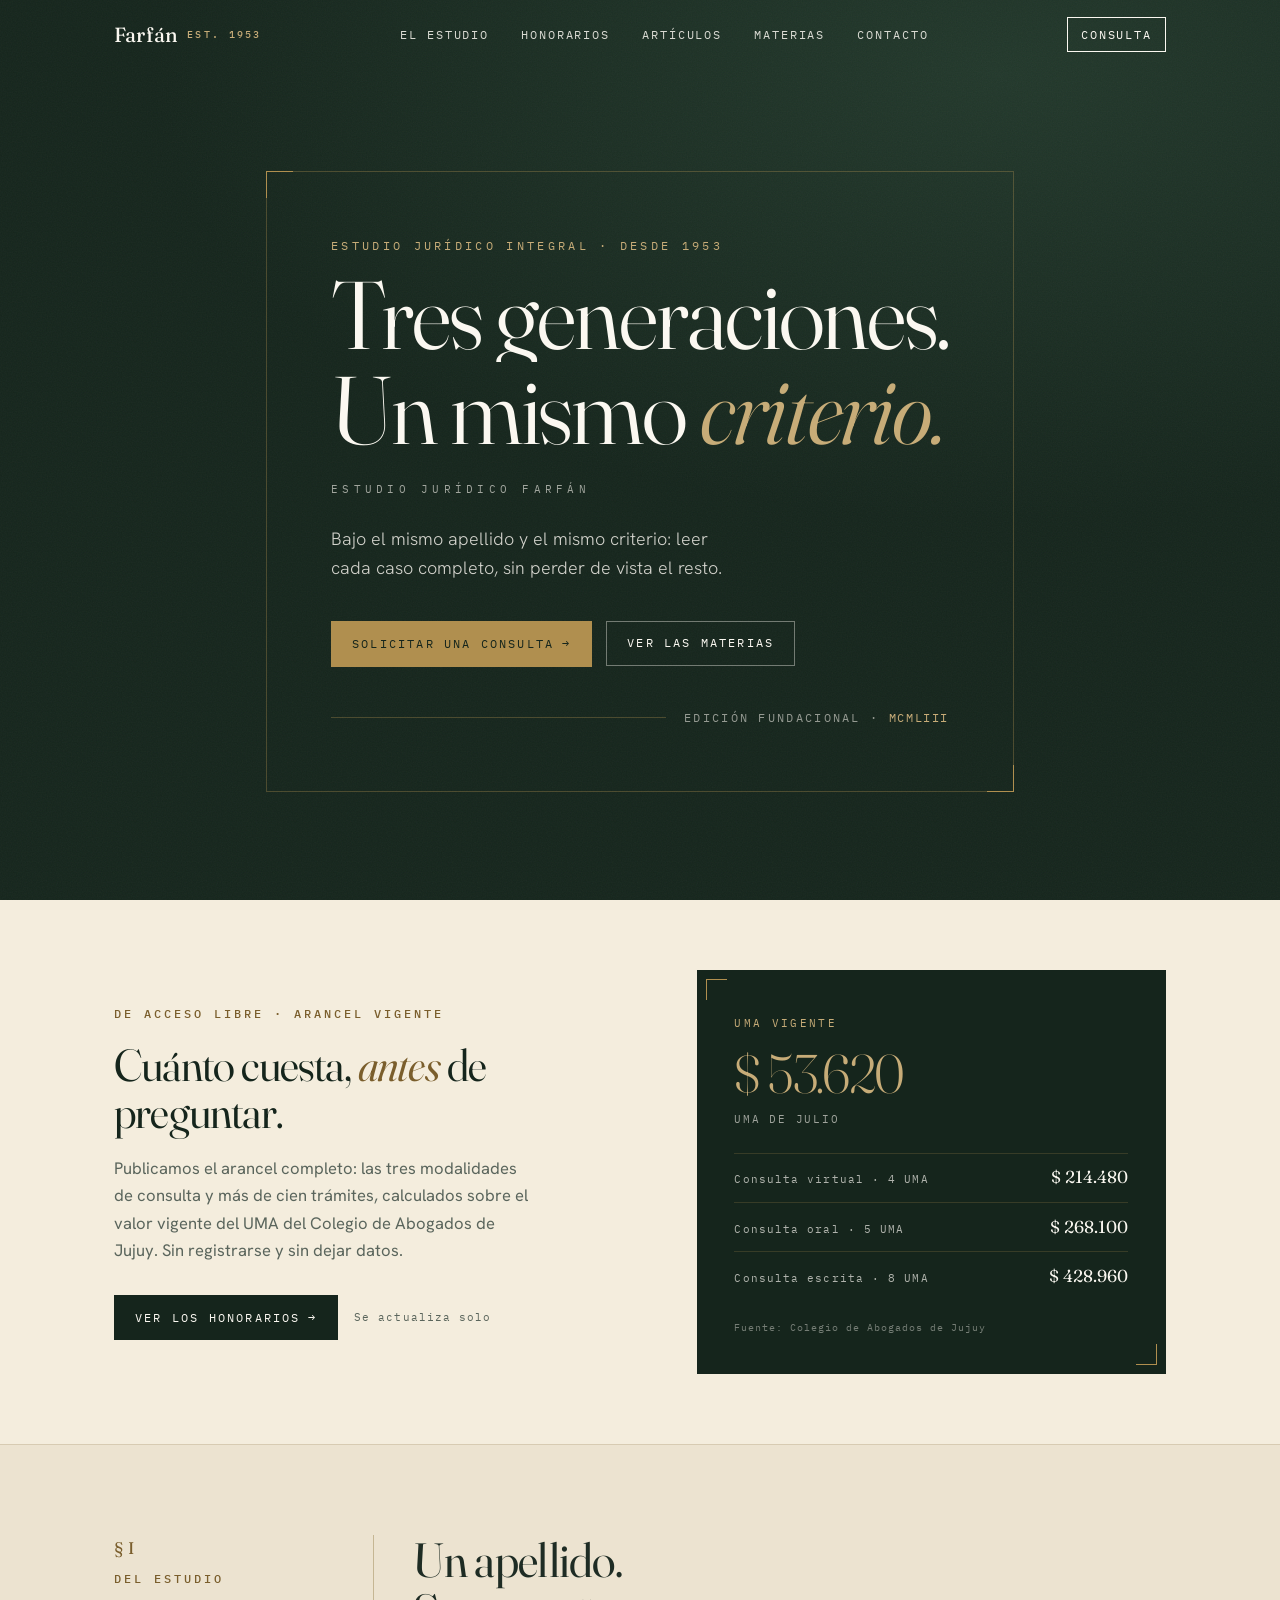
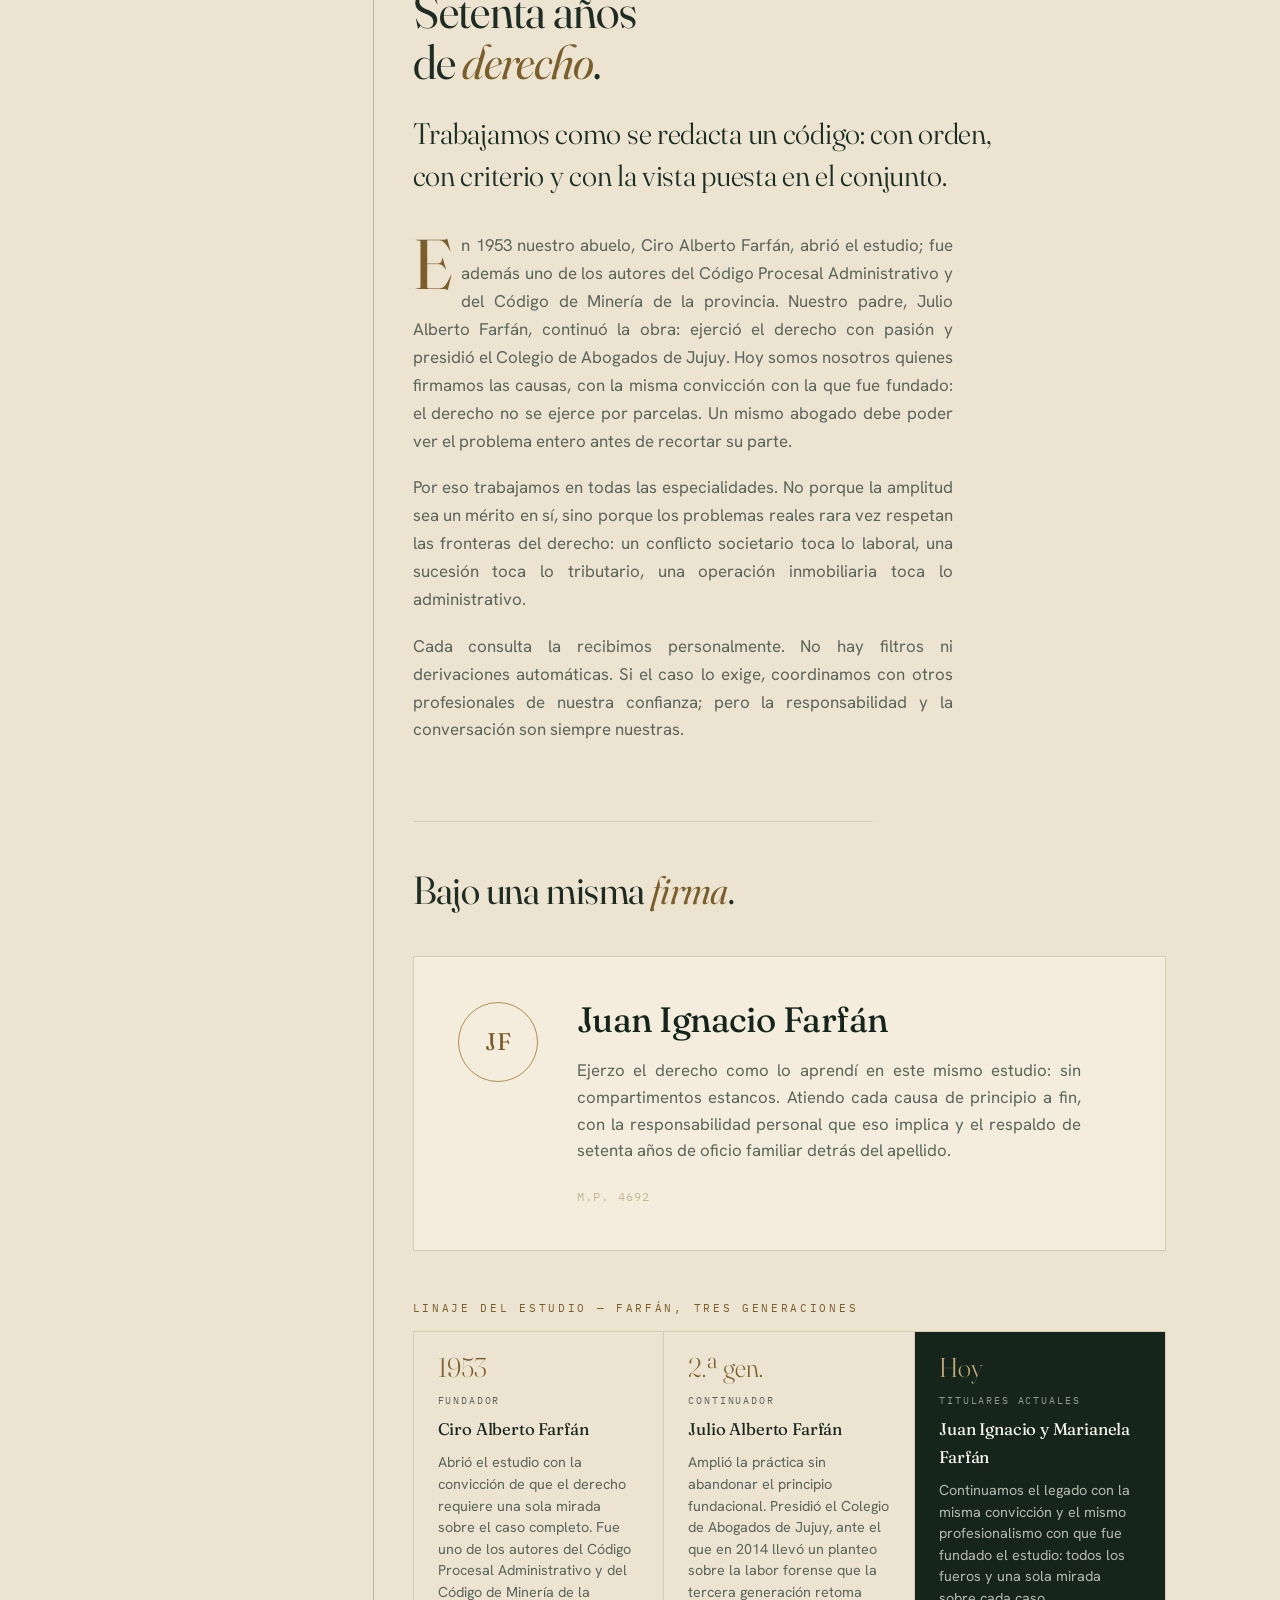
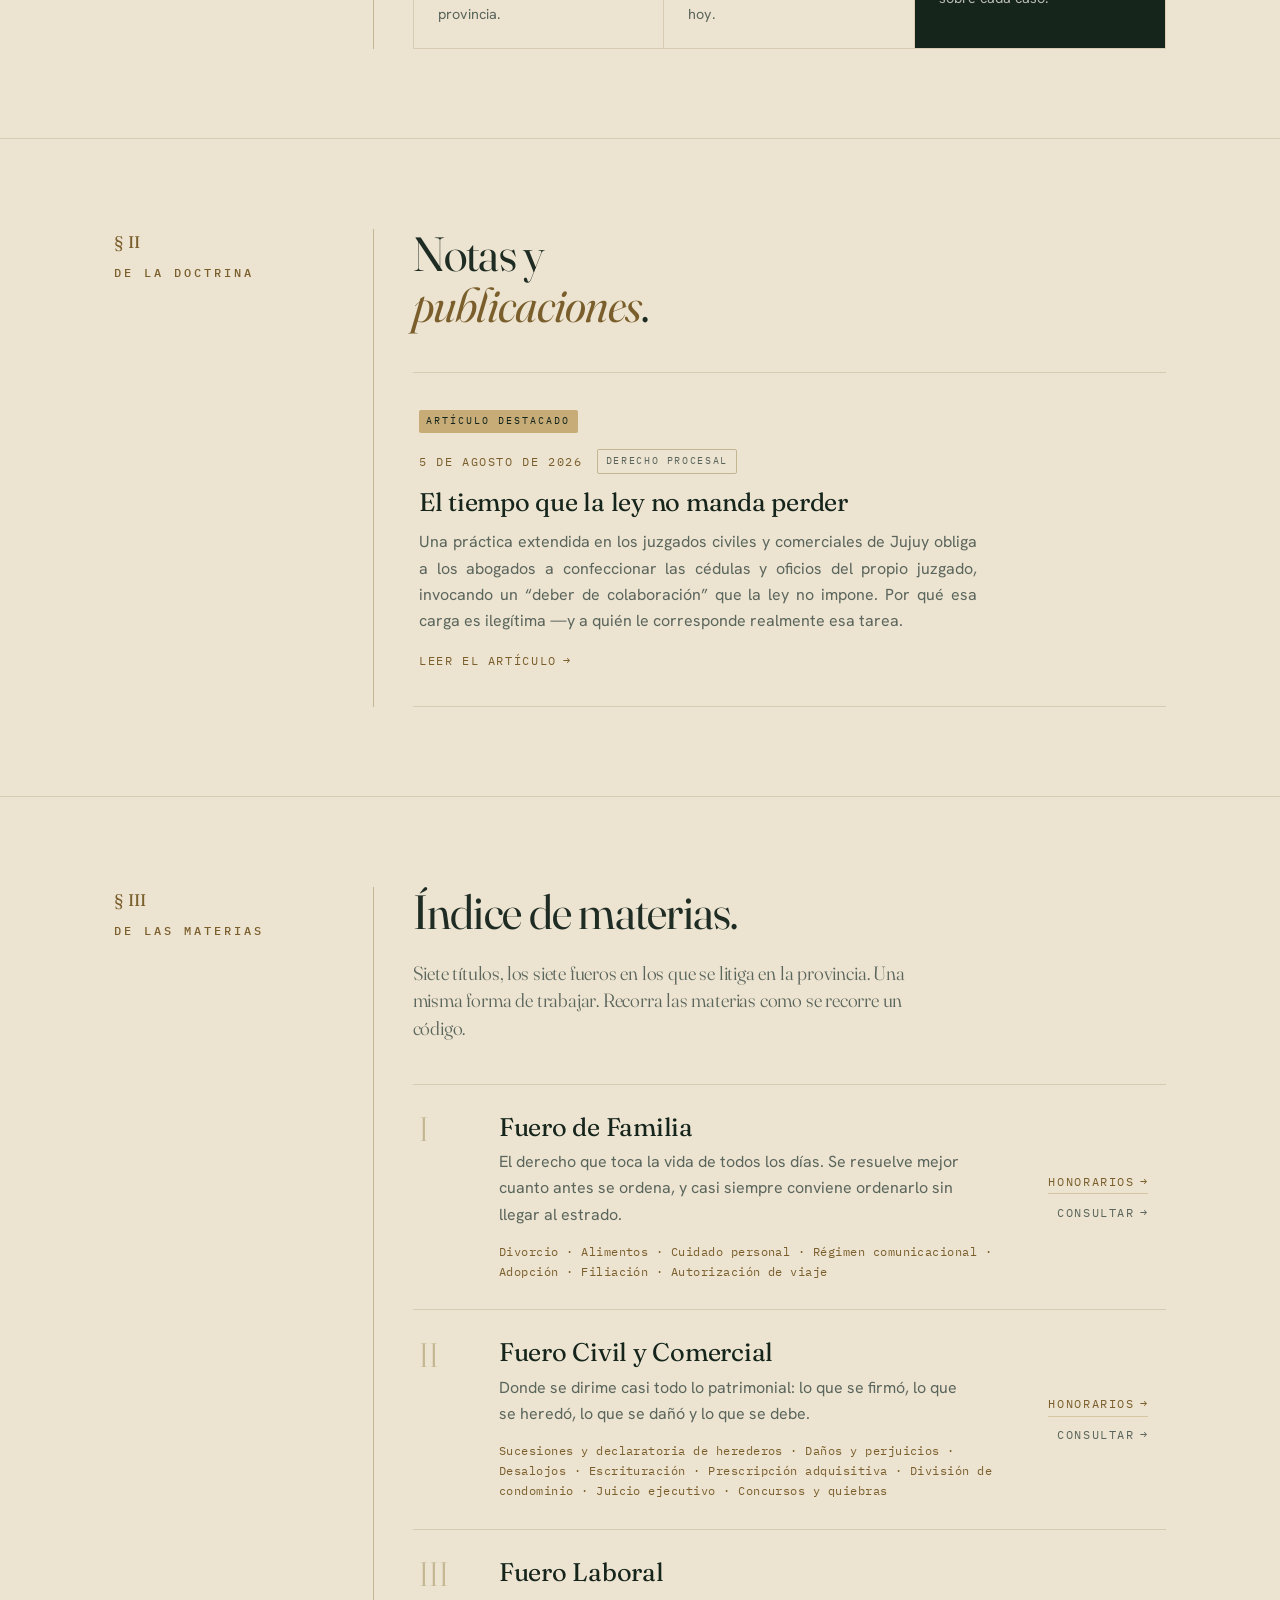
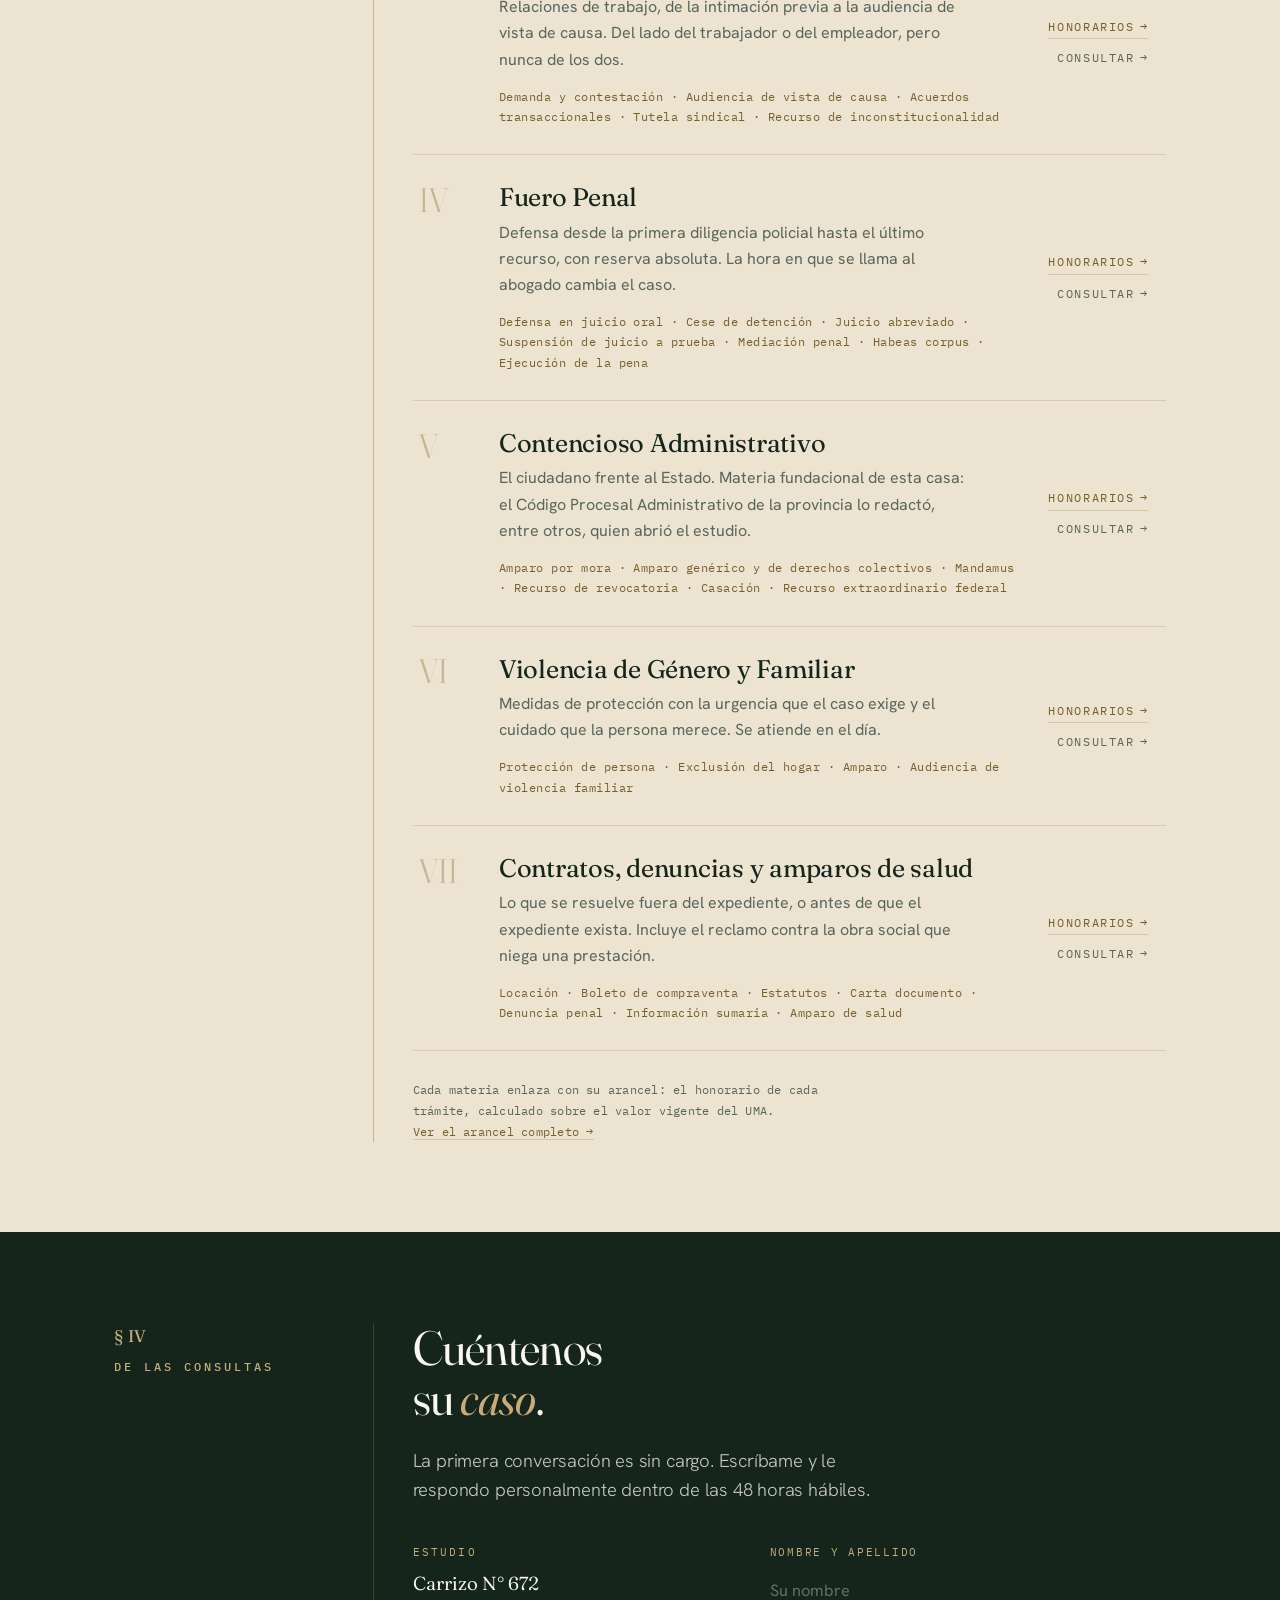
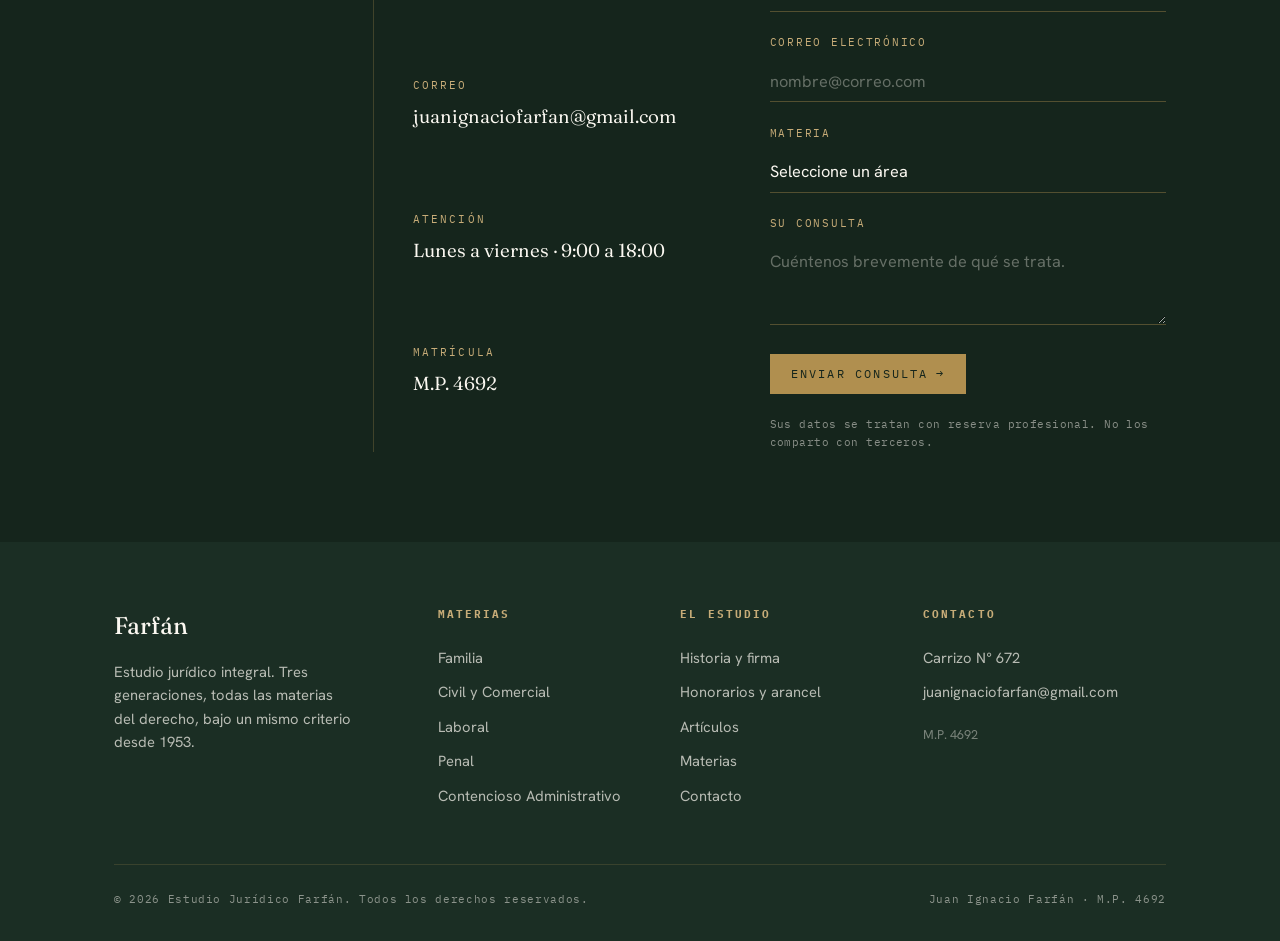
==== index.html @ 2c1f92a2 "Sitio del estudio con el arancel unificado - /honorarios/: la app de honorarios portada al lenguaje " ====
<!doctype html>
<html lang="es">
<head>
<meta charset="utf-8">
<meta name="viewport" content="width=device-width, initial-scale=1">
<title>Farfán — Estudio Jurídico</title>
<meta name="description" content="Estudio Jurídico Farfán. Tres generaciones de abogados desde 1953. Todas las especialidades del derecho bajo un mismo criterio: leer cada caso completo.">
<meta name="theme-color" content="#15251C">
<link rel="canonical" href="https://estudiofarfan.netlify.app/">
<link rel="icon" href="data:image/svg+xml,%3Csvg%20xmlns='http://www.w3.org/2000/svg'%20viewBox='0%200%2064%2064'%3E%3Crect%20width='64'%20height='64'%20fill='%2315251C'/%3E%3Ctext%20x='32'%20y='45'%20font-family='Georgia,serif'%20font-size='40'%20fill='%23B08F4F'%20text-anchor='middle'%3EF%3C/text%3E%3C/svg%3E">

<!-- Open Graph / compartir -->
<meta property="og:type" content="website">
<meta property="og:site_name" content="Estudio Jurídico Farfán">
<meta property="og:locale" content="es_AR">
<meta property="og:title" content="Estudio Jurídico Farfán — Tres generaciones de derecho">
<meta property="og:description" content="Estudio jurídico integral desde 1953. Todas las especialidades del derecho bajo un mismo criterio: leer cada caso completo.">
<meta property="og:url" content="https://estudiofarfan.netlify.app/">
<meta property="og:image" content="https://estudiofarfan.netlify.app/og-farfan.jpg">
<meta property="og:image:width" content="1200">
<meta property="og:image:height" content="630">
<meta name="twitter:card" content="summary_large_image">
<meta name="twitter:title" content="Estudio Jurídico Farfán — Tres generaciones de derecho">
<meta name="twitter:description" content="Estudio jurídico integral desde 1953. Todas las materias del derecho bajo un mismo criterio.">
<meta name="twitter:image" content="https://estudiofarfan.netlify.app/og-farfan.jpg">

<link rel="preconnect" href="https://fonts.googleapis.com">
<link rel="preconnect" href="https://fonts.gstatic.com" crossorigin>
<link href="https://fonts.googleapis.com/css2?family=Fraunces:ital,opsz,wght@0,9..144,300..600;1,9..144,300..500&family=Hanken+Grotesk:wght@300;400;500;600&family=IBM+Plex+Mono:wght@400;500&display=swap" rel="stylesheet">

<style>
/* ============ TOKENS ============ */
:root{
  --ink:#15251C;
  --ink-2:#1B2E24;
  --ink-3:#21372B;
  --parchment:#ECE3D0;
  --paper:#F4EDDD;
  --bone:#FBF8F1;
  --brass:#B08F4F;
  --brass-soft:#C7AC78;
  --brass-ink:#7A5E2C;
  --brass-line:rgba(176,143,79,.34);
  --text:#1E2C24;
  --text-soft:#5A655C;
  --line:#D7CBB2;
  --line-strong:#C5B693;
  --ease:cubic-bezier(.2,.6,.2,1);
  --maxw:1180px;
  --pad:clamp(1.25rem,5vw,4rem);
}

/* ============ RESET / BASE ============ */
*{box-sizing:border-box;margin:0;padding:0}
html{scroll-behavior:smooth;-webkit-text-size-adjust:100%}
body{
  background:var(--parchment);
  color:var(--text);
  font-family:"Hanken Grotesk",system-ui,sans-serif;
  font-size:clamp(1rem,.55rem + .6vw,1.0625rem);
  line-height:1.65;
  font-weight:400;
  -webkit-font-smoothing:antialiased;
  text-rendering:optimizeLegibility;
  overflow-x:hidden;
}
img{max-width:100%;display:block}
a{color:inherit;text-decoration:none}
::selection{background:var(--brass);color:var(--ink)}
[hidden]{display:none!important}

/* ============ TYPE PRIMITIVES ============ */
.serif{font-family:"Fraunces",Georgia,serif;font-optical-sizing:auto}
.mono{font-family:"IBM Plex Mono",ui-monospace,monospace}

.eyebrow{
  font-family:"IBM Plex Mono",monospace;
  font-size:.72rem;letter-spacing:.26em;text-transform:uppercase;
  color:var(--brass-ink);font-weight:500;
}
.section-head{
  font-family:"Fraunces",Georgia,serif;
  font-weight:380;
  font-size:clamp(1.9rem,1.1rem + 2.4vw,3rem);
  line-height:1.06;letter-spacing:-.015em;
  font-variation-settings:"opsz" 100;
  max-width:20ch;
}
.section-head em{font-style:italic;color:var(--brass-ink)}

/* ============ LAYOUT HELPERS ============ */
.wrap{max-width:var(--maxw);margin-inline:auto;padding-inline:var(--pad)}

.section{padding-block:clamp(4.5rem,7vw,8.5rem);position:relative}
.section + .section{border-top:1px solid var(--line)}

.codex{display:grid;grid-template-columns:13rem 1fr;gap:clamp(1.5rem,4vw,4rem)}
.codex-margin{position:relative}
.codex-run{position:sticky;top:6.5rem;display:flex;flex-direction:column;gap:.4rem}
.codex-run .sec-no{font-family:"Fraunces",serif;font-size:1.05rem;color:var(--brass-ink)}
.codex-body{
  border-left:1px solid var(--line-strong);
  padding-left:clamp(1.25rem,3vw,3rem);
  min-width:0;
}

.skip{
  position:absolute;left:50%;top:-60px;transform:translateX(-50%);
  background:var(--ink);color:var(--bone);padding:.7rem 1.2rem;border-radius:2px;
  font-family:"IBM Plex Mono",monospace;font-size:.8rem;z-index:100;transition:top .2s;
}
.skip:focus{top:.6rem}

/* ============ HEADER ============ */
.site-head{
  position:fixed;inset:0 0 auto 0;z-index:60;
  transition:background .45s var(--ease),color .45s var(--ease),border-color .45s var(--ease),backdrop-filter .45s;
  border-bottom:1px solid transparent;
}
.head-inner{
  max-width:var(--maxw);margin-inline:auto;padding:1.05rem var(--pad);
  display:flex;align-items:center;justify-content:space-between;gap:1.5rem;
}
.brand{display:flex;align-items:baseline;gap:.55rem;font-family:"Fraunces",serif;font-weight:430;font-size:1.28rem;letter-spacing:.01em}
.brand small{font-family:"IBM Plex Mono",monospace;font-size:.6rem;letter-spacing:.24em;text-transform:uppercase;opacity:.75;font-weight:500;align-self:center}
.nav{display:flex;gap:2rem;align-items:center}
.nav a{font-family:"IBM Plex Mono",monospace;font-size:.74rem;letter-spacing:.16em;text-transform:uppercase;position:relative;padding-block:.3rem;opacity:.85;transition:opacity .25s}
.nav a::after{content:"";position:absolute;left:0;bottom:0;height:1px;width:0;background:var(--brass);transition:width .3s var(--ease)}
.nav a:hover{opacity:1}
.nav a:hover::after{width:100%}
.head-cta{
  font-family:"IBM Plex Mono",monospace;font-size:.72rem;letter-spacing:.16em;text-transform:uppercase;
  border:1px solid currentColor;padding:.62em 1.15em;transition:background .3s var(--ease),color .3s var(--ease)
}
.site-head.over-hero{color:var(--bone);background:transparent}
.site-head.over-hero .brand small{color:var(--brass-soft);opacity:1}
.site-head.over-hero .head-cta:hover{background:var(--brass);border-color:var(--brass);color:var(--ink)}
.site-head:not(.over-hero){
  color:var(--text);
  background:color-mix(in srgb,var(--parchment) 88%,transparent);
  backdrop-filter:blur(10px) saturate(1.2);
  border-bottom-color:var(--line);
}
.site-head:not(.over-hero) .brand small{color:var(--brass-ink)}
.site-head:not(.over-hero) .head-cta{color:var(--ink)}
.site-head:not(.over-hero) .head-cta:hover{background:var(--ink);border-color:var(--ink);color:var(--bone)}

/* ============ HERO ============ */
.hero{
  position:relative;min-height:100svh;display:flex;align-items:center;
  padding-block:clamp(8rem,15vh,11rem) clamp(4rem,8vh,7rem);
  background:
    radial-gradient(120% 90% at 78% 8%,#22382B 0%,var(--ink) 55%),
    var(--ink);
  color:var(--bone);overflow:hidden;
}
.hero-grain{position:absolute;inset:0;opacity:.05;pointer-events:none;
  background-image:url("data:image/svg+xml,%3Csvg xmlns='http://www.w3.org/2000/svg' width='160' height='160'%3E%3Cfilter id='n'%3E%3CfeTurbulence type='fractalNoise' baseFrequency='.8' numOctaves='2'/%3E%3C/filter%3E%3Crect width='100%25' height='100%25' filter='url(%23n)'/%3E%3C/svg%3E");}
.hero-frame{
  position:relative;border:1px solid var(--brass-line);
  padding:clamp(2rem,5vw,4.25rem) clamp(1.5rem,5vw,4.25rem);
  max-width:60rem;
}
.hero-frame::before,.hero-frame::after{
  content:"";position:absolute;width:26px;height:26px;border:1px solid var(--brass);
}
.hero-frame::before{top:-1px;left:-1px;border-right:0;border-bottom:0}
.hero-frame::after{bottom:-1px;right:-1px;border-left:0;border-top:0}

.hero-kicker{font-family:"IBM Plex Mono",monospace;font-size:.74rem;letter-spacing:.28em;text-transform:uppercase;color:var(--brass-soft)}
.hero-firm{
  font-family:"IBM Plex Mono",monospace;font-size:.7rem;letter-spacing:.38em;text-transform:uppercase;
  color:rgba(251,248,241,.6);margin-top:1.4rem;
}
.hero-title{
  font-family:"Fraunces",serif;font-weight:340;
  font-size:clamp(2.7rem,1.2rem + 6.6vw,6rem);
  line-height:.99;letter-spacing:-.022em;margin:.7rem 0 0;
  font-variation-settings:"opsz" 144;
}
.hero-title .line{display:block;overflow:hidden}
.hero-title em{font-style:italic;color:var(--brass-soft);font-weight:340}
.hero-sub{
  margin-top:1.7rem;max-width:42ch;font-size:1.12rem;line-height:1.6;
  color:rgba(251,248,241,.82);font-weight:300;
}
.hero-actions{margin-top:2.4rem;display:flex;flex-wrap:wrap;gap:.9rem;align-items:center}
.hero-rule{margin-top:2.6rem;display:flex;align-items:center;gap:1.1rem;color:rgba(251,248,241,.55)}
.hero-rule .ln{height:1px;flex:1;background:var(--brass-line)}
.hero-edition{font-family:"IBM Plex Mono",monospace;font-size:.72rem;letter-spacing:.2em;text-transform:uppercase;white-space:nowrap}
.hero-edition .rn{color:var(--brass-soft);letter-spacing:.14em}

/* ============ BUTTONS ============ */
.btn{
  font-family:"IBM Plex Mono",monospace;font-size:.76rem;letter-spacing:.18em;text-transform:uppercase;
  display:inline-flex;align-items:center;gap:.6em;padding:.95em 1.65em;border:1px solid;
  transition:background .3s var(--ease),color .3s var(--ease),border-color .3s var(--ease);cursor:pointer;
}
.btn .arr{transition:transform .3s var(--ease)}
.btn:hover .arr{transform:translateX(4px)}
.btn-brass{background:var(--brass);color:var(--ink);border-color:var(--brass)}
.btn-brass:hover{background:transparent;color:var(--brass-soft)}
.btn-ghost{background:transparent;color:var(--bone);border-color:rgba(251,248,241,.4)}
.btn-ghost:hover{border-color:var(--brass-soft);color:var(--brass-soft)}
.btn-ink{background:var(--ink);color:var(--bone);border-color:var(--ink)}
.btn-ink:hover{background:transparent;color:var(--ink)}

/* ============ BANDA — EL ARANCEL ============ */
.arancel{
  background:var(--paper);border-bottom:1px solid var(--line);
  padding-block:clamp(3rem,5.5vw,5rem);
}
.arancel-inner{display:grid;grid-template-columns:1.05fr .95fr;gap:clamp(2rem,5vw,4.5rem);align-items:center}
.arancel-h{
  margin-top:1.1rem;font-family:"Fraunces",Georgia,serif;font-weight:370;
  font-size:clamp(1.8rem,1.1rem + 2.2vw,2.8rem);line-height:1.06;letter-spacing:-.018em;
  color:var(--ink);max-width:16ch;font-variation-settings:"opsz" 100;
}
.arancel-h em{font-style:italic;color:var(--brass-ink)}
.arancel-lead{margin-top:1.2rem;color:var(--text-soft);max-width:46ch;font-size:1.04rem}
.arancel-actions{margin-top:1.9rem;display:flex;flex-wrap:wrap;gap:1rem;align-items:center}
.arancel-note{font-family:"IBM Plex Mono",monospace;font-size:.68rem;letter-spacing:.1em;color:var(--text-soft)}

.arancel-ficha{
  display:block;position:relative;background:var(--ink);color:var(--bone);border:1px solid var(--ink);
  padding:clamp(1.6rem,3.4vw,2.3rem);transition:background-color .35s var(--ease);
}
.arancel-ficha:hover{background:var(--ink-3)}
.arancel-ficha::before,.arancel-ficha::after{
  content:"";position:absolute;width:20px;height:20px;border:1px solid var(--brass);pointer-events:none;
}
.arancel-ficha::before{top:8px;left:8px;border-right:0;border-bottom:0}
.arancel-ficha::after{bottom:8px;right:8px;border-left:0;border-top:0}
.af-k{font-family:"IBM Plex Mono",monospace;font-size:.66rem;letter-spacing:.22em;text-transform:uppercase;color:var(--brass-soft)}
.af-value{
  margin-top:.7rem;font-family:"Fraunces",Georgia,serif;font-weight:300;
  font-size:clamp(2.3rem,1.4rem + 3.4vw,3.4rem);line-height:1;letter-spacing:-.03em;color:var(--brass-soft);
  font-variation-settings:"opsz" 144;
}
.af-mes{margin-top:.6rem;font-family:"IBM Plex Mono",monospace;font-size:.68rem;letter-spacing:.16em;text-transform:uppercase;color:rgba(251,248,241,.6);min-height:1rem}
.af-rows{margin-top:1.5rem}
.af-rows .r{display:flex;justify-content:space-between;align-items:baseline;gap:1rem;
  padding-block:.62rem;border-top:1px solid rgba(176,143,79,.22)}
.af-rows dt{font-family:"IBM Plex Mono",monospace;font-size:.68rem;letter-spacing:.1em;color:rgba(251,248,241,.68)}
.af-rows dd{font-family:"Fraunces",Georgia,serif;font-size:1.08rem;font-weight:380;color:var(--bone);white-space:nowrap}
.af-src{margin-top:1.2rem;font-family:"IBM Plex Mono",monospace;font-size:.62rem;letter-spacing:.1em;color:rgba(251,248,241,.42)}

/* ============ INTRO / DEL ESTUDIO ============ */
.intro-lead{
  font-family:"Fraunces",serif;font-weight:330;
  font-size:clamp(1.3rem,.9rem + 1.2vw,1.85rem);
  line-height:1.42;letter-spacing:-.01em;color:var(--ink-2);max-width:34ch;
  font-variation-settings:"opsz" 80;
}
.intro-body{margin-top:2.2rem;max-width:60ch;color:var(--text-soft);display:grid;gap:1.15rem;font-size:1.06rem}
.dropcap::first-letter{
  font-family:"Fraunces",serif;font-weight:380;float:left;
  font-size:4.4rem;line-height:.78;padding:.32rem .55rem 0 0;color:var(--brass-ink);
  font-variation-settings:"opsz" 144;
}
.colophon{
  margin-top:2.8rem;display:grid;grid-template-columns:repeat(auto-fit,minmax(8.5rem,1fr));
  gap:1px;background:var(--line);border:1px solid var(--line)
}
.colophon div{background:var(--parchment);padding:1.1rem 1.25rem}
.colophon dt{font-family:"IBM Plex Mono",monospace;font-size:.66rem;letter-spacing:.2em;text-transform:uppercase;color:var(--brass-ink)}
.colophon dd{font-family:"Fraunces",serif;font-size:1.45rem;font-weight:380;margin-top:.45rem;color:var(--ink-2)}
.subhead{margin-top:clamp(3rem,6vw,5rem)!important;padding-top:clamp(2rem,4vw,3rem);border-top:1px solid var(--line);font-size:clamp(1.6rem,1rem + 1.8vw,2.5rem)}
.firma-meta{margin-top:clamp(1.6rem,3vw,2.4rem);display:grid;grid-template-columns:repeat(auto-fit,minmax(8rem,1fr));gap:1px;background:var(--line-strong);border:1px solid var(--line-strong);border-left:2px solid var(--brass)}
.firma-meta div{background:var(--paper);padding:1rem 1.2rem}
.firma-meta dt{font-family:"IBM Plex Mono",monospace;font-size:.62rem;letter-spacing:.2em;text-transform:uppercase;color:var(--brass-ink)}
.firma-meta dd{font-family:"Fraunces",serif;font-size:1.2rem;font-weight:380;margin-top:.35rem;color:var(--ink-2)}

/* ============ MATERIAS / ÍNDICE ============ */
.codex-list{list-style:none;margin-top:2.6rem}
.titulo{
  position:relative;display:grid;
  grid-template-columns:3.4rem 1fr auto;gap:clamp(.9rem,2vw,2rem);align-items:start;
  padding:1.7rem 1.1rem 1.7rem .4rem;border-top:1px solid var(--line);
  transition:background-color .4s var(--ease);
}
.titulo:last-child{border-bottom:1px solid var(--line)}
.titulo::before{
  content:"";position:absolute;left:-1px;top:-1px;bottom:-1px;width:2px;background:var(--brass);
  transform:scaleY(0);transform-origin:top;transition:transform .4s var(--ease);
}
.titulo:hover{background:var(--paper)}
.titulo:hover::before{transform:scaleY(1)}
.titulo-num{
  font-family:"Fraunces",serif;font-weight:300;font-size:clamp(1.4rem,1rem + 1.4vw,2.2rem);
  line-height:1;color:var(--line-strong);transition:color .35s var(--ease);
  font-variation-settings:"opsz" 144;padding-top:.1rem;
}
.titulo:hover .titulo-num{color:var(--brass)}
.titulo-name{font-family:"Fraunces",serif;font-weight:400;font-size:clamp(1.2rem,.95rem + .8vw,1.6rem);letter-spacing:-.01em;line-height:1.15;color:var(--ink)}
.titulo-desc{margin-top:.5rem;color:var(--text-soft);max-width:52ch;font-size:1rem}
.titulo-arts{margin-top:.85rem;font-family:"IBM Plex Mono",monospace;font-size:.74rem;letter-spacing:.04em;color:var(--brass-ink);line-height:1.7}
.titulo-consult{
  align-self:center;font-family:"IBM Plex Mono",monospace;font-size:.72rem;letter-spacing:.14em;text-transform:uppercase;
  color:var(--text-soft);white-space:nowrap;transition:color .3s var(--ease);display:inline-flex;gap:.45em;align-items:center;
}
.titulo-consult .arr{transition:transform .3s var(--ease)}
.titulo:hover .titulo-consult{color:var(--brass-ink)}
.titulo:hover .titulo-consult .arr{transform:translateX(4px)}
.titulo-links{align-self:center;display:grid;gap:.55rem;justify-items:end}
.titulo-consult.tarifa{color:var(--brass-ink);border-bottom:1px solid var(--brass-line);padding-bottom:.15rem}
.titulo-consult.tarifa:hover{border-bottom-color:var(--brass)}
.materias-nota{
  margin-top:1.8rem;font-family:"IBM Plex Mono",monospace;font-size:.74rem;line-height:1.75;letter-spacing:.02em;
  color:var(--text-soft);max-width:58ch;
}
.materias-nota a{color:var(--brass-ink);border-bottom:1px solid var(--brass-line);white-space:nowrap}
.materias-nota a:hover{border-bottom-color:var(--brass)}
.materias-nota .arr{display:inline-block;transition:transform .3s var(--ease)}
.materias-nota a:hover .arr{transform:translateX(3px)}

/* ============ ABOGADO ============ */
.abogado-card{
  margin-top:2.8rem;display:grid;grid-template-columns:auto 1fr;gap:2.4rem;
  border:1px solid var(--line);background:var(--paper);padding:clamp(1.6rem,4vw,2.8rem);
  align-items:start;
}
.abogado-mono{
  width:5rem;height:5rem;border:1px solid var(--brass);border-radius:50%;
  display:grid;place-items:center;font-family:"Fraunces",serif;font-size:1.5rem;letter-spacing:.02em;
  color:var(--brass-ink);flex-shrink:0;
}
.abogado-name{font-family:"Fraunces",serif;font-weight:440;font-size:clamp(1.5rem,1rem + 1.6vw,2.2rem);letter-spacing:-.015em;color:var(--ink);line-height:1.05}
.abogado-rol{font-family:"IBM Plex Mono",monospace;font-size:.72rem;letter-spacing:.16em;text-transform:uppercase;color:var(--brass-ink);margin-top:.7rem}
.abogado-bio{margin-top:1.1rem;color:var(--text-soft);font-size:1.05rem;line-height:1.6;max-width:56ch}
.abogado-mat{margin-top:1.4rem;font-family:"IBM Plex Mono",monospace;font-size:.72rem;letter-spacing:.1em;color:var(--line-strong)}

/* ============ LINAJE ============ */
.linaje-head{margin-top:3rem;font-family:"IBM Plex Mono",monospace;font-size:.7rem;letter-spacing:.24em;text-transform:uppercase;color:var(--brass-ink);padding-bottom:.8rem;border-bottom:1px solid var(--line)}
.linaje{display:grid;grid-template-columns:repeat(3,1fr);gap:1px;background:var(--line);border:1px solid var(--line);border-top:0}
.linaje-gen{background:var(--parchment);padding:1.4rem 1.5rem;position:relative;transition:background-color .3s var(--ease)}
.linaje-gen:hover{background:var(--paper)}
.linaje-gen.current{background:var(--ink);color:var(--bone)}
.linaje-gen.current:hover{background:var(--ink-2)}
.linaje-gen.current .linaje-year{color:var(--brass-soft)}
.linaje-gen.current .linaje-rol{color:rgba(251,248,241,.55)}
.linaje-gen.current .linaje-name{color:var(--bone)}
.linaje-gen.current .linaje-note{color:rgba(251,248,241,.7)}
.linaje-year{font-family:"Fraunces",serif;font-size:1.7rem;font-weight:300;color:var(--brass-ink);line-height:1;font-variation-settings:"opsz" 144}
.linaje-rol{font-family:"IBM Plex Mono",monospace;font-size:.64rem;letter-spacing:.18em;text-transform:uppercase;color:var(--text-soft);margin-top:.75rem}
.linaje-name{font-family:"Fraunces",serif;font-size:1.05rem;font-weight:410;margin-top:.35rem;color:var(--ink);letter-spacing:-.01em}
.linaje-note{font-size:.9rem;color:var(--text-soft);margin-top:.55rem;line-height:1.5}

/* ============ DOCTRINA / ARTÍCULOS ============ */
.doctrina-list{list-style:none;margin-top:2.6rem;border-top:1px solid var(--line)}
.articulo{border-bottom:1px solid var(--line);transition:background-color .4s var(--ease)}
.articulo:hover{background:var(--paper)}
.art-summary{
  list-style:none;cursor:pointer;display:block;position:relative;
  padding:1.9rem 1.1rem 1.9rem .4rem;
}
.art-summary::-webkit-details-marker{display:none}
.art-summary::marker{content:""}
.art-summary::before{
  content:"";position:absolute;left:-1px;top:0;bottom:0;width:2px;background:var(--brass);
  transform:scaleY(0);transform-origin:top;transition:transform .4s var(--ease);
}
.articulo:hover .art-summary::before,.articulo details[open] .art-summary::before{transform:scaleY(1)}
.art-head{display:flex;flex-wrap:wrap;align-items:center;gap:.9rem;margin-bottom:.85rem}
.art-date{font-family:"IBM Plex Mono",monospace;font-size:.72rem;letter-spacing:.14em;text-transform:uppercase;color:var(--brass-ink)}
.art-mat{
  font-family:"IBM Plex Mono",monospace;font-size:.64rem;letter-spacing:.16em;text-transform:uppercase;
  color:var(--text-soft);border:1px solid var(--line-strong);padding:.3em .75em;border-radius:2px;
}
.art-title{
  font-family:"Fraunces",serif;font-weight:400;font-size:clamp(1.2rem,.95rem + .8vw,1.6rem);
  letter-spacing:-.01em;line-height:1.2;color:var(--ink);max-width:36ch;
}
.art-excerpt{margin-top:.7rem;color:var(--text-soft);max-width:62ch;font-size:1rem}
.art-toggle{
  margin-top:1.05rem;font-family:"IBM Plex Mono",monospace;font-size:.72rem;letter-spacing:.14em;text-transform:uppercase;
  color:var(--brass-ink);display:inline-flex;gap:.5em;align-items:center;
}
.art-toggle .arr{transition:transform .35s var(--ease)}
.articulo details[open] .art-toggle .arr{transform:rotate(90deg)}
.articulo details[open] .art-toggle-open{display:none}
.articulo details:not([open]) .art-toggle-close{display:none}
.art-summary:focus-visible{outline:2px solid var(--brass);outline-offset:-4px;border-radius:1px}
.art-body{
  padding:0 1.1rem 2.1rem .4rem;max-width:64ch;display:grid;gap:1.15rem;
  color:var(--text-soft);font-size:1.04rem;line-height:1.68;animation:artIn .5s var(--ease);
}
.art-body .art-note{
  font-family:"IBM Plex Mono",monospace;font-size:.68rem;line-height:1.6;letter-spacing:.06em;
  color:var(--text-soft);border-top:1px solid var(--line);padding-top:1.1rem;margin-top:.3rem;
}
@keyframes artIn{from{opacity:0;transform:translateY(-6px)}to{opacity:1;transform:none}}
.articulo-link{display:block;position:relative;padding:2rem 1.1rem 2rem .4rem;transition:background-color .4s var(--ease)}
.articulo-link:hover{background:var(--paper)}
.articulo-link::before{content:"";position:absolute;left:-1px;top:0;bottom:0;width:2px;background:var(--brass);transform:scaleY(0);transform-origin:top;transition:transform .4s var(--ease)}
.articulo-link:hover::before{transform:scaleY(1)}
.articulo-link:hover .art-toggle .arr{transform:translateX(4px)}
.art-flag{display:inline-block;font-family:"IBM Plex Mono",monospace;font-size:.62rem;letter-spacing:.2em;text-transform:uppercase;color:var(--ink);background:var(--brass-soft);padding:.34em .75em;border-radius:2px;margin-bottom:1rem}
.doctrina-soon{margin-top:1.5rem;padding:.2rem .4rem;font-family:"IBM Plex Mono",monospace;font-size:.72rem;letter-spacing:.05em;color:var(--text-soft);line-height:1.6}

/* ============ CONTACTO ============ */
#contacto{background:var(--ink);color:var(--bone);border-top:1px solid var(--ink)}
#contacto .codex-body{border-left-color:rgba(176,143,79,.28)}
#contacto .section-head{color:var(--bone)}
#contacto .section-head em{color:var(--brass-soft)}
#contacto .codex-run .sec-no{color:var(--brass-soft)}
#contacto .eyebrow{color:var(--brass-soft)}
.contacto-grid{margin-top:2.4rem;display:grid;grid-template-columns:.85fr 1.15fr;gap:clamp(2rem,5vw,4.5rem)}
.contact-list{display:grid;gap:1.6rem}
.contact-list .it dt{font-family:"IBM Plex Mono",monospace;font-size:.68rem;letter-spacing:.2em;text-transform:uppercase;color:var(--brass-soft)}
.contact-list .it dd{margin-top:.5rem;font-family:"Fraunces",serif;font-size:1.18rem;font-weight:360;color:var(--bone);line-height:1.45}
.contact-list .it dd a:hover{color:var(--brass-soft)}

.form{display:grid;gap:1.4rem}
.field{display:grid;gap:.55rem}
.field label{font-family:"IBM Plex Mono",monospace;font-size:.68rem;letter-spacing:.16em;text-transform:uppercase;color:var(--brass-soft)}
.field input,.field select,.field textarea{
  background:transparent;border:0;border-bottom:1px solid rgba(176,143,79,.4);
  color:var(--bone);font-family:"Hanken Grotesk",sans-serif;font-size:1.02rem;padding:.6rem 0;
  transition:border-color .3s var(--ease)
}
.field textarea{resize:vertical;min-height:4.5rem}
.field select{appearance:none;cursor:pointer}
.field select option{background:var(--ink);color:var(--bone)}
.field input::placeholder,.field textarea::placeholder{color:rgba(251,248,241,.35)}
.field input:focus,.field select:focus,.field textarea:focus{outline:none;border-bottom-color:var(--brass)}
.form .btn-brass{justify-self:start;margin-top:.4rem}
.form-note{font-family:"IBM Plex Mono",monospace;font-size:.68rem;color:rgba(251,248,241,.5);letter-spacing:.04em}
.form-error{font-family:"IBM Plex Mono",monospace;font-size:.72rem;line-height:1.6;letter-spacing:.02em;color:#E4B7A0;border-left:2px solid #E4B7A0;padding:.7rem 0 .7rem .9rem}
.form-error a{color:var(--brass-soft);text-decoration:underline}
.confirm{border:1px solid var(--brass-line);padding:2.2rem;display:grid;gap:.8rem}
.confirm h3{font-family:"Fraunces",serif;font-weight:380;font-size:1.6rem;color:var(--bone)}
.confirm p{color:rgba(251,248,241,.78);max-width:42ch}
.confirm .tag{font-family:"IBM Plex Mono",monospace;font-size:.7rem;letter-spacing:.2em;text-transform:uppercase;color:var(--brass-soft)}

/* ============ FOOTER ============ */
.site-foot{background:var(--ink-2);color:rgba(251,248,241,.7);padding-block:clamp(3.5rem,5vw,5rem) 2rem}
.foot-top{display:grid;grid-template-columns:1.4fr 1fr 1fr 1.2fr;gap:2.5rem}
.foot-brand .b{font-family:"Fraunces",serif;font-size:1.5rem;font-weight:430;color:var(--bone)}
.foot-brand p{margin-top:.9rem;max-width:30ch;font-size:.92rem;line-height:1.6}
.foot-col h4{font-family:"IBM Plex Mono",monospace;font-size:.66rem;letter-spacing:.2em;text-transform:uppercase;color:var(--brass-soft);margin-bottom:1.1rem}
.foot-col a,.foot-col p{display:block;font-size:.92rem;padding-block:.32rem;transition:color .25s}
.foot-col a:hover{color:var(--brass-soft)}
.foot-bar{margin-top:clamp(2.5rem,4vw,4rem);padding-top:1.6rem;border-top:1px solid rgba(176,143,79,.2);
  display:flex;flex-wrap:wrap;justify-content:space-between;gap:1rem;
  font-family:"IBM Plex Mono",monospace;font-size:.68rem;letter-spacing:.06em;color:rgba(251,248,241,.5)}

/* ============ JUSTIFICADO ============ */
/* Sólo prosa corrida con medida suficiente (≥55ch y varias líneas).
   Los leads, las notas de grilla y los bloques de 2-3 líneas quedan
   en bandera: justificarlos abre huecos en vez de limpiar el borde. */
.intro-body p,
.abogado-bio,
.art-excerpt,
.art-body p{
  text-align:justify;
  text-justify:inter-word;
  hyphens:auto;-webkit-hyphens:auto;
  hyphenate-limit-chars:6 3 3;
}
/* En móvil se mantiene el justificado; la partición de palabras es más
   agresiva para que la medida corta no abra huecos entre palabras. */
@media (max-width:640px){
  .intro-body p,.abogado-bio,.art-excerpt,.art-body p{
    hyphenate-limit-chars:5 2 2;
    overflow-wrap:break-word;
  }
}

/* ============ FOCUS / A11Y ============ */
a:focus-visible,button:focus-visible,input:focus-visible,select:focus-visible,textarea:focus-visible{
  outline:2px solid var(--brass);outline-offset:3px;border-radius:1px
}

/* ============ REVEAL / MOTION ============ */
.reveal-ready .reveal{opacity:0;transform:translateY(20px);transition:opacity .7s var(--ease),transform .7s var(--ease)}
.reveal-ready .reveal.in{opacity:1;transform:none}

@media (prefers-reduced-motion:no-preference){
  .hero.anim .hero-kicker,.hero.anim .hero-firm,.hero.anim .hero-title .line span,
  .hero.anim .hero-sub,.hero.anim .hero-actions,.hero.anim .hero-rule{opacity:0;transform:translateY(18px)}
  .hero.anim .hero-title .line span{display:block;transform:translateY(105%)}
  .hero.anim.loaded .hero-kicker{animation:rise .8s .05s var(--ease) forwards}
  .hero.anim.loaded .hero-firm{animation:rise .8s .18s var(--ease) forwards}
  .hero.anim.loaded .hero-title .line:nth-child(1) span{animation:riseClip .9s .3s var(--ease) forwards}
  .hero.anim.loaded .hero-title .line:nth-child(2) span{animation:riseClip .9s .42s var(--ease) forwards}
  .hero.anim.loaded .hero-sub{animation:rise .8s .62s var(--ease) forwards}
  .hero.anim.loaded .hero-actions{animation:rise .8s .74s var(--ease) forwards}
  .hero.anim.loaded .hero-rule{animation:rise .8s .86s var(--ease) forwards}
}
@keyframes rise{to{opacity:1;transform:none}}
@keyframes riseClip{to{opacity:1;transform:translateY(0)}}

@media (prefers-reduced-motion:reduce){
  html{scroll-behavior:auto}
  *{animation:none!important;transition:none!important}
  .reveal{opacity:1!important;transform:none!important}
}

/* ============ MOBILE NAV ============ */
.nav-toggle{display:none;background:none;border:0;cursor:pointer;color:inherit;width:2.6rem;height:2.6rem;position:relative}
.nav-toggle span{position:absolute;left:.55rem;right:.55rem;height:1.5px;background:currentColor;transition:opacity .2s var(--ease)}
.nav-toggle span:nth-child(1){top:.92rem}
.nav-toggle span:nth-child(2){top:1.27rem}
.nav-toggle span:nth-child(3){top:1.62rem}
.mobile-nav{position:fixed;inset:0;z-index:80;background:var(--ink);color:var(--bone);
  display:flex;flex-direction:column;justify-content:center;gap:.4rem;padding:clamp(2rem,8vw,4rem);
  transform:translateY(-100%);transition:transform .5s var(--ease);visibility:hidden}
.mobile-nav.open{transform:none;visibility:visible}
.mobile-nav .m-brand{position:absolute;top:1.15rem;left:var(--pad);font-family:"Fraunces",serif;font-weight:430;font-size:1.24rem;color:var(--bone)}
.mobile-close{position:absolute;top:1.15rem;right:var(--pad);background:none;border:0;color:var(--brass-soft);cursor:pointer;
  font-family:"IBM Plex Mono",monospace;font-size:.72rem;letter-spacing:.16em;text-transform:uppercase;padding:.5rem}
.mobile-nav nav{display:flex;flex-direction:column}
.mobile-nav nav a{font-family:"Fraunces",serif;font-weight:360;font-size:clamp(1.8rem,7vw,2.6rem);letter-spacing:-.01em;
  color:var(--bone);padding:.5rem 0;border-bottom:1px solid rgba(176,143,79,.18);transition:color .25s}
.mobile-nav nav a:hover{color:var(--brass-soft)}
.mobile-nav .m-cta{margin-top:2rem;align-self:flex-start;font-family:"IBM Plex Mono",monospace;font-size:.78rem;
  letter-spacing:.18em;text-transform:uppercase;display:inline-flex;gap:.6em;align-items:center;
  background:var(--brass);color:var(--ink);padding:.95em 1.6em;border:1px solid var(--brass)}

/* ============ RESPONSIVE ============ */
@media (max-width:880px){
  .nav{display:none}
  .head-cta{display:none}
  .nav-toggle{display:block}
  .foot-top{grid-template-columns:1fr 1fr}
  .contacto-grid{grid-template-columns:1fr}
  .arancel-inner{grid-template-columns:1fr;gap:2.2rem}
  .arancel-h{max-width:20ch}
}
@media (max-width:720px){
  .codex{grid-template-columns:1fr;gap:1rem}
  .codex-run{position:static;flex-direction:row;flex-wrap:wrap;gap:.8rem;align-items:center}
  .codex-body{border-left:0;padding-left:0}
  .titulo{grid-template-columns:auto 1fr;padding-inline:.2rem}
  .titulo-links{grid-column:1/-1;justify-self:start;justify-items:start;margin-top:.7rem;
    grid-auto-flow:column;gap:1.4rem}
  .abogado-card{grid-template-columns:1fr;gap:1.4rem}
  .linaje{grid-template-columns:1fr}
  .foot-top{grid-template-columns:1fr}
}
@media (max-width:460px){
  .brand small{display:none}
  .hero-rule{flex-direction:column;align-items:flex-start;gap:.8rem}
  .hero-rule .ln{width:100%}
}
</style>
</head>
<body id="top">

<a class="skip" href="#materias">Saltar al índice</a>

<header class="site-head over-hero">
  <div class="head-inner">
    <a class="brand" href="#top" aria-label="Estudio Jurídico Farfán, inicio">
      Farfán
      <small>est. 1953</small>
    </a>
    <nav class="nav" aria-label="Principal">
      <a href="#estudio">El estudio</a>
      <a href="/honorarios/">Honorarios</a>
      <a href="#articulos">Artículos</a>
      <a href="#materias">Materias</a>
      <a href="#contacto">Contacto</a>
    </nav>
    <a class="head-cta" href="#contacto">Consulta</a>
    <button class="nav-toggle" type="button" aria-label="Abrir menú" aria-expanded="false" aria-controls="mobile-nav">
      <span></span><span></span><span></span>
    </button>
  </div>
</header>

<div class="mobile-nav" id="mobile-nav" aria-hidden="true">
  <span class="m-brand">Farfán</span>
  <button class="mobile-close" type="button" aria-label="Cerrar menú">Cerrar ✕</button>
  <nav aria-label="Menú de navegación">
    <a href="#estudio">El estudio</a>
    <a href="/honorarios/">Honorarios</a>
    <a href="#articulos">Artículos</a>
    <a href="#materias">Materias</a>
    <a href="#contacto">Contacto</a>
  </nav>
  <a class="m-cta" href="#contacto">Solicitar consulta <span aria-hidden="true">→</span></a>
</div>

<main>

  <!-- ============ HERO ============ -->
  <section class="hero" id="inicio" aria-label="Portada">
    <div class="hero-grain" aria-hidden="true"></div>
    <div class="wrap">
      <div class="hero-frame">
        <p class="hero-kicker">Estudio jurídico integral · Desde 1953</p>
        <h1 class="hero-title">
          <span class="line"><span>Tres generaciones.</span></span>
          <span class="line"><span>Un mismo <em>criterio.</em></span></span>
        </h1>
        <p class="hero-firm">Estudio Jurídico Farfán</p>
        <p class="hero-sub">Bajo el mismo apellido y el mismo criterio: leer cada caso completo, sin perder de vista el resto.</p>
        <div class="hero-actions">
          <a class="btn btn-brass" href="#contacto">Solicitar una consulta <span class="arr">→</span></a>
          <a class="btn btn-ghost" href="#materias">Ver las materias</a>
        </div>
        <div class="hero-rule">
          <span class="ln" aria-hidden="true"></span>
          <span class="hero-edition">Edición fundacional · <span class="rn">MCMLIII</span></span>
        </div>
      </div>
    </div>
  </section>
  <span id="hero-end" aria-hidden="true"></span>

  <!-- ============ BANDA — EL ARANCEL ============ -->
  <section class="arancel" id="arancel" aria-labelledby="arancel-h" style="scroll-margin-top:5.5rem">
    <div class="wrap arancel-inner">
      <div>
        <p class="eyebrow">De acceso libre · Arancel vigente</p>
        <h2 class="arancel-h" id="arancel-h">Cuánto cuesta, <em>antes</em> de preguntar.</h2>
        <p class="arancel-lead">Publicamos el arancel completo: las tres modalidades de consulta y más de cien trámites, calculados sobre el valor vigente del UMA del Colegio de Abogados de Jujuy. Sin registrarse y sin dejar datos.</p>
        <div class="arancel-actions">
          <a class="btn btn-ink" href="/honorarios/">Ver los honorarios <span class="arr">→</span></a>
          <span class="arancel-note">Se actualiza solo</span>
        </div>
      </div>

      <a class="arancel-ficha" href="/honorarios/" aria-label="Ver los honorarios en detalle">
        <span class="af-k">UMA vigente</span>
        <div class="af-value" id="af-uma">—</div>
        <p class="af-mes" id="af-mes"></p>
        <dl class="af-rows">
          <div class="r"><dt>Consulta virtual · 4 UMA</dt><dd id="af-virtual">—</dd></div>
          <div class="r"><dt>Consulta oral · 5 UMA</dt><dd id="af-oral">—</dd></div>
          <div class="r"><dt>Consulta escrita · 8 UMA</dt><dd id="af-escrita">—</dd></div>
        </dl>
        <p class="af-src">Fuente: Colegio de Abogados de Jujuy</p>
      </a>
    </div>
  </section>

  <!-- ============ § I — DEL ESTUDIO ============ -->
  <section class="section" id="estudio" style="scroll-margin-top:5.5rem">
    <div class="wrap codex">
      <div class="codex-margin">
        <div class="codex-run">
          <span class="sec-no serif">§ I</span>
          <span class="eyebrow">Del estudio</span>
        </div>
      </div>
      <div class="codex-body">
        <h2 class="section-head reveal">Un apellido.<br>Setenta años<br>de <em>derecho</em>.</h2>
        <p class="intro-lead reveal" style="margin-top:1.6rem">Trabajamos como se redacta un código: con orden, con criterio y con la vista puesta en el conjunto.</p>
        <div class="intro-body reveal">
          <p class="dropcap">En 1953 nuestro abuelo, Ciro Alberto Farfán, abrió el estudio; fue además uno de los autores del Código Procesal Administrativo y del Código de Minería de la provincia. Nuestro padre, Julio Alberto Farfán, continuó la obra: ejerció el derecho con pasión y presidió el Colegio de Abogados de Jujuy. Hoy somos nosotros quienes firmamos las causas, con la misma convicción con la que fue fundado: el derecho no se ejerce por parcelas. Un mismo abogado debe poder ver el problema entero antes de recortar su parte.</p>
          <p>Por eso trabajamos en todas las especialidades. No porque la amplitud sea un mérito en sí, sino porque los problemas reales rara vez respetan las fronteras del derecho: un conflicto societario toca lo laboral, una sucesión toca lo tributario, una operación inmobiliaria toca lo administrativo.</p>
          <p>Cada consulta la recibimos personalmente. No hay filtros ni derivaciones automáticas. Si el caso lo exige, coordinamos con otros profesionales de nuestra confianza; pero la responsabilidad y la conversación son siempre nuestras.</p>
        </div>
        <h3 class="section-head subhead reveal">Bajo una misma <em>firma</em>.</h3>

        <div class="abogado-card reveal">
          <div class="abogado-mono" aria-hidden="true">JF</div>
          <div>
            <h3 class="abogado-name">Juan Ignacio Farfán</h3>
            <p class="abogado-bio">Ejerzo el derecho como lo aprendí en este mismo estudio: sin compartimentos estancos. Atiendo cada causa de principio a fin, con la responsabilidad personal que eso implica y el respaldo de setenta años de oficio familiar detrás del apellido.</p>
            <p class="abogado-mat">M.P. 4692</p>
          </div>
        </div>

        <p class="linaje-head reveal">Linaje del estudio — Farfán, tres generaciones</p>
        <div class="linaje reveal">
          <div class="linaje-gen">
            <div class="linaje-year">1953</div>
            <p class="linaje-rol">Fundador</p>
            <p class="linaje-name">Ciro Alberto Farfán</p>
            <p class="linaje-note">Abrió el estudio con la convicción de que el derecho requiere una sola mirada sobre el caso completo. Fue uno de los autores del Código Procesal Administrativo y del Código de Minería de la provincia.</p>
          </div>
          <div class="linaje-gen">
            <div class="linaje-year">2.ª gen.</div>
            <p class="linaje-rol">Continuador</p>
            <p class="linaje-name">Julio Alberto Farfán</p>
            <p class="linaje-note">Amplió la práctica sin abandonar el principio fundacional. Presidió el Colegio de Abogados de Jujuy, ante el que en 2014 llevó un planteo sobre la labor forense que la tercera generación retoma hoy.</p>
          </div>
          <div class="linaje-gen current">
            <div class="linaje-year">Hoy</div>
            <p class="linaje-rol">Titulares actuales</p>
            <p class="linaje-name">Juan Ignacio y Marianela Farfán</p>
            <p class="linaje-note">Continuamos el legado con la misma convicción y el mismo profesionalismo con que fue fundado el estudio: todos los fueros y una sola mirada sobre cada caso.</p>
          </div>
        </div>

      </div>
    </div>
  </section>

  <!-- ============ § II — DE LA DOCTRINA ============ -->
  <section class="section" id="articulos" style="scroll-margin-top:5.5rem">
    <div class="wrap codex">
      <div class="codex-margin">
        <div class="codex-run">
          <span class="sec-no serif">§ II</span>
          <span class="eyebrow">De la doctrina</span>
        </div>
      </div>
      <div class="codex-body">
        <h2 class="section-head reveal">Notas y<br><em>publicaciones</em>.</h2>

        <ol class="doctrina-list">
          <li class="articulo reveal">
            <a class="articulo-link" href="/articulos/el-tiempo-que-la-ley-no-manda-perder/">
              <span class="art-flag">Artículo destacado</span>
              <div class="art-head">
                <span class="art-date">5 de agosto de 2026</span>
                <span class="art-mat">Derecho Procesal</span>
              </div>
              <h3 class="art-title">El tiempo que la ley no manda perder</h3>
              <p class="art-excerpt">Una práctica extendida en los juzgados civiles y comerciales de Jujuy obliga a los abogados a confeccionar las cédulas y oficios del propio juzgado, invocando un “deber de colaboración” que la ley no impone. Por qué esa carga es ilegítima —y a quién le corresponde realmente esa tarea.</p>
              <span class="art-toggle">Leer el artículo <span class="arr" aria-hidden="true">→</span></span>
            </a>
          </li>
        </ol>
      </div>
    </div>
  </section>

  <!-- ============ § III — DE LAS MATERIAS ============ -->
  <section class="section" id="materias" style="scroll-margin-top:5.5rem">
    <div class="wrap codex">
      <div class="codex-margin">
        <div class="codex-run">
          <span class="sec-no serif">§ III</span>
          <span class="eyebrow">De las materias</span>
        </div>
      </div>
      <div class="codex-body">
        <h2 class="section-head reveal">Índice de materias.</h2>
        <p class="intro-lead reveal" style="margin-top:1.4rem;font-size:1.2rem;max-width:46ch;color:var(--text-soft)">Siete títulos, los siete fueros en los que se litiga en la provincia. Una misma forma de trabajar. Recorra las materias como se recorre un código.</p>

        <ol class="codex-list">
          <li class="titulo reveal">
            <span class="titulo-num" aria-hidden="true">I</span>
            <div class="titulo-text">
              <h3 class="titulo-name">Fuero de Familia</h3>
              <p class="titulo-desc">El derecho que toca la vida de todos los días. Se resuelve mejor cuanto antes se ordena, y casi siempre conviene ordenarlo sin llegar al estrado.</p>
              <p class="titulo-arts">Divorcio · Alimentos · Cuidado personal · Régimen comunicacional · Adopción · Filiación · Autorización de viaje</p>
            </div>
            <div class="titulo-links">
              <a class="titulo-consult tarifa" href="/honorarios/#area-familia">Honorarios <span class="arr">→</span></a>
              <a class="titulo-consult" href="#contacto">Consultar <span class="arr">→</span></a>
            </div>
          </li>
          <li class="titulo reveal">
            <span class="titulo-num" aria-hidden="true">II</span>
            <div class="titulo-text">
              <h3 class="titulo-name">Fuero Civil y Comercial</h3>
              <p class="titulo-desc">Donde se dirime casi todo lo patrimonial: lo que se firmó, lo que se heredó, lo que se dañó y lo que se debe.</p>
              <p class="titulo-arts">Sucesiones y declaratoria de herederos · Daños y perjuicios · Desalojos · Escrituración · Prescripción adquisitiva · División de condominio · Juicio ejecutivo · Concursos y quiebras</p>
            </div>
            <div class="titulo-links">
              <a class="titulo-consult tarifa" href="/honorarios/#area-civil">Honorarios <span class="arr">→</span></a>
              <a class="titulo-consult" href="#contacto">Consultar <span class="arr">→</span></a>
            </div>
          </li>
          <li class="titulo reveal">
            <span class="titulo-num" aria-hidden="true">III</span>
            <div class="titulo-text">
              <h3 class="titulo-name">Fuero Laboral</h3>
              <p class="titulo-desc">Relaciones de trabajo, de la intimación previa a la audiencia de vista de causa. Del lado del trabajador o del empleador, pero nunca de los dos.</p>
              <p class="titulo-arts">Demanda y contestación · Audiencia de vista de causa · Acuerdos transaccionales · Tutela sindical · Recurso de inconstitucionalidad</p>
            </div>
            <div class="titulo-links">
              <a class="titulo-consult tarifa" href="/honorarios/#area-laboral">Honorarios <span class="arr">→</span></a>
              <a class="titulo-consult" href="#contacto">Consultar <span class="arr">→</span></a>
            </div>
          </li>
          <li class="titulo reveal">
            <span class="titulo-num" aria-hidden="true">IV</span>
            <div class="titulo-text">
              <h3 class="titulo-name">Fuero Penal</h3>
              <p class="titulo-desc">Defensa desde la primera diligencia policial hasta el último recurso, con reserva absoluta. La hora en que se llama al abogado cambia el caso.</p>
              <p class="titulo-arts">Defensa en juicio oral · Cese de detención · Juicio abreviado · Suspensión de juicio a prueba · Mediación penal · Habeas corpus · Ejecución de la pena</p>
            </div>
            <div class="titulo-links">
              <a class="titulo-consult tarifa" href="/honorarios/#area-penal">Honorarios <span class="arr">→</span></a>
              <a class="titulo-consult" href="#contacto">Consultar <span class="arr">→</span></a>
            </div>
          </li>
          <li class="titulo reveal">
            <span class="titulo-num" aria-hidden="true">V</span>
            <div class="titulo-text">
              <h3 class="titulo-name">Contencioso Administrativo</h3>
              <p class="titulo-desc">El ciudadano frente al Estado. Materia fundacional de esta casa: el Código Procesal Administrativo de la provincia lo redactó, entre otros, quien abrió el estudio.</p>
              <p class="titulo-arts">Amparo por mora · Amparo genérico y de derechos colectivos · Mandamus · Recurso de revocatoria · Casación · Recurso extraordinario federal</p>
            </div>
            <div class="titulo-links">
              <a class="titulo-consult tarifa" href="/honorarios/#area-contencioso">Honorarios <span class="arr">→</span></a>
              <a class="titulo-consult" href="#contacto">Consultar <span class="arr">→</span></a>
            </div>
          </li>
          <li class="titulo reveal">
            <span class="titulo-num" aria-hidden="true">VI</span>
            <div class="titulo-text">
              <h3 class="titulo-name">Violencia de Género y Familiar</h3>
              <p class="titulo-desc">Medidas de protección con la urgencia que el caso exige y el cuidado que la persona merece. Se atiende en el día.</p>
              <p class="titulo-arts">Protección de persona · Exclusión del hogar · Amparo · Audiencia de violencia familiar</p>
            </div>
            <div class="titulo-links">
              <a class="titulo-consult tarifa" href="/honorarios/#area-genero">Honorarios <span class="arr">→</span></a>
              <a class="titulo-consult" href="#contacto">Consultar <span class="arr">→</span></a>
            </div>
          </li>
          <li class="titulo reveal">
            <span class="titulo-num" aria-hidden="true">VII</span>
            <div class="titulo-text">
              <h3 class="titulo-name">Contratos, denuncias y amparos de salud</h3>
              <p class="titulo-desc">Lo que se resuelve fuera del expediente, o antes de que el expediente exista. Incluye el reclamo contra la obra social que niega una prestación.</p>
              <p class="titulo-arts">Locación · Boleto de compraventa · Estatutos · Carta documento · Denuncia penal · Información sumaria · Amparo de salud</p>
            </div>
            <div class="titulo-links">
              <a class="titulo-consult tarifa" href="/honorarios/#area-contratos">Honorarios <span class="arr">→</span></a>
              <a class="titulo-consult" href="#contacto">Consultar <span class="arr">→</span></a>
            </div>
          </li>
        </ol>

        <p class="materias-nota reveal">Cada materia enlaza con su arancel: el honorario de cada trámite, calculado sobre el valor vigente del UMA. <a href="/honorarios/">Ver el arancel completo <span class="arr" aria-hidden="true">→</span></a></p>
      </div>
    </div>
  </section>

  <!-- ============ § IV — DE LAS CONSULTAS ============ -->
  <section class="section" id="contacto" style="scroll-margin-top:5.5rem">
    <div class="wrap codex">
      <div class="codex-margin">
        <div class="codex-run">
          <span class="sec-no serif">§ IV</span>
          <span class="eyebrow">De las consultas</span>
        </div>
      </div>
      <div class="codex-body">
        <h2 class="section-head reveal">Cuéntenos<br>su <em>caso</em>.</h2>
        <p class="intro-lead reveal" style="margin-top:1.4rem;font-size:1.15rem;max-width:48ch;color:rgba(251,248,241,.78);font-family:'Hanken Grotesk',sans-serif;font-weight:300;line-height:1.6">La primera conversación es sin cargo. Escríbame y le respondo personalmente dentro de las 48 horas hábiles.</p>

        <div class="contacto-grid">
          <dl class="contact-list reveal">
            <div class="it">
              <dt>Estudio</dt>
              <dd>Carrizo N° 672</dd>
            </div>
            <div class="it">
              <dt>Correo</dt>
              <dd><a href="mailto:juanignaciofarfan@gmail.com">juanignaciofarfan@gmail.com</a></dd>
            </div>
            <div class="it">
              <dt>Atención</dt>
              <dd>Lunes a viernes · 9:00 a 18:00</dd>
            </div>
            <div class="it">
              <dt>Matrícula</dt>
              <dd>M.P. 4692</dd>
            </div>
          </dl>

          <div class="reveal">
            <form class="form" id="consulta-form" name="consulta" method="POST" data-netlify="true" netlify-honeypot="bot-field" novalidate>
              <input type="hidden" name="form-name" value="consulta">
              <p hidden aria-hidden="true"><label>No completar: <input name="bot-field"></label></p>
              <div class="field">
                <label for="f-nombre">Nombre y apellido</label>
                <input id="f-nombre" name="nombre" type="text" autocomplete="name" placeholder="Su nombre" required>
              </div>
              <div class="field">
                <label for="f-email">Correo electrónico</label>
                <input id="f-email" name="email" type="email" autocomplete="email" placeholder="nombre@correo.com" required>
              </div>
              <div class="field">
                <label for="f-materia">Materia</label>
                <select id="f-materia" name="materia" required>
                  <option value="" selected>Seleccione un área</option>
                  <option>Familia</option>
                  <option>Civil y Comercial</option>
                  <option>Laboral</option>
                  <option>Penal</option>
                  <option>Contencioso Administrativo</option>
                  <option>Violencia de género o familiar</option>
                  <option>Contratos, denuncias y amparos de salud</option>
                  <option>No estoy seguro</option>
                </select>
              </div>
              <div class="field">
                <label for="f-msg">Su consulta</label>
                <textarea id="f-msg" name="mensaje" rows="3" placeholder="Cuéntenos brevemente de qué se trata." required></textarea>
              </div>
              <button class="btn btn-brass" type="submit">Enviar consulta <span class="arr">→</span></button>
              <p class="form-note">Sus datos se tratan con reserva profesional. No los comparto con terceros.</p>
              <p class="form-error" id="consulta-error" role="alert" hidden>No pude enviar su consulta en este momento. Escríbame directamente a <a href="mailto:juanignaciofarfan@gmail.com">juanignaciofarfan@gmail.com</a> y le respondo enseguida.</p>
            </form>

            <div class="confirm" id="consulta-ok" hidden tabindex="-1">
              <span class="tag">Consulta recibida</span>
              <h3>Gracias. Le respondo pronto.</h3>
              <p>Revisaré su consulta personalmente y me comunicaré dentro de las 48 horas hábiles.</p>
            </div>
          </div>
        </div>
      </div>
    </div>
  </section>

</main>

<footer class="site-foot">
  <div class="wrap">
    <div class="foot-top">
      <div class="foot-brand">
        <div class="b">Farfán</div>
        <p>Estudio jurídico integral. Tres generaciones, todas las materias del derecho, bajo un mismo criterio desde 1953.</p>
      </div>
      <nav class="foot-col" aria-label="Materias">
        <h4>Materias</h4>
        <a href="#materias">Familia</a>
        <a href="#materias">Civil y Comercial</a>
        <a href="#materias">Laboral</a>
        <a href="#materias">Penal</a>
        <a href="#materias">Contencioso Administrativo</a>
      </nav>
      <nav class="foot-col" aria-label="El estudio">
        <h4>El estudio</h4>
        <a href="#estudio">Historia y firma</a>
        <a href="/honorarios/">Honorarios y arancel</a>
        <a href="#articulos">Artículos</a>
        <a href="#materias">Materias</a>
        <a href="#contacto">Contacto</a>
      </nav>
      <div class="foot-col">
        <h4>Contacto</h4>
        <p>Carrizo N° 672</p>
        <a href="mailto:juanignaciofarfan@gmail.com">juanignaciofarfan@gmail.com</a>
        <p style="margin-top:.6rem;font-size:.8rem;opacity:.6">M.P. 4692</p>
      </div>
    </div>
    <div class="foot-bar">
      <span>© 2026 Estudio Jurídico Farfán. Todos los derechos reservados.</span>
      <span>Juan Ignacio Farfán · M.P. 4692</span>
    </div>
  </div>
</footer>

<script>
(function(){
  "use strict";
  var noPref = window.matchMedia("(prefers-reduced-motion: no-preference)").matches;

  var hero = document.querySelector(".hero");
  if (hero && noPref){
    hero.classList.add("anim");
    requestAnimationFrame(function(){
      requestAnimationFrame(function(){ hero.classList.add("loaded"); });
    });
  }

  if (noPref && "IntersectionObserver" in window){
    document.documentElement.classList.add("reveal-ready");
    var io = new IntersectionObserver(function(entries){
      entries.forEach(function(e){
        if (e.isIntersecting){ e.target.classList.add("in"); io.unobserve(e.target); }
      });
    }, { threshold:.14, rootMargin:"0px 0px -6% 0px" });
    document.querySelectorAll(".reveal").forEach(function(el){ io.observe(el); });
  }

  var head = document.querySelector(".site-head");
  if (head && hero){
    var sync = function(){
      var past = window.scrollY > (hero.offsetHeight - 72);
      head.classList.toggle("over-hero", !past);
    };
    sync();
    window.addEventListener("scroll", sync, { passive:true });
    window.addEventListener("resize", sync);
  }

  // Menú móvil
  var navToggle = document.querySelector(".nav-toggle");
  var mobileNav = document.getElementById("mobile-nav");
  var mobileClose = document.querySelector(".mobile-close");
  if (navToggle && mobileNav){
    var setNav = function(open){
      mobileNav.classList.toggle("open", open);
      mobileNav.setAttribute("aria-hidden", open ? "false" : "true");
      navToggle.setAttribute("aria-expanded", open ? "true" : "false");
      document.body.style.overflow = open ? "hidden" : "";
    };
    navToggle.addEventListener("click", function(){ setNav(true); });
    if (mobileClose){ mobileClose.addEventListener("click", function(){ setNav(false); }); }
    mobileNav.querySelectorAll("a").forEach(function(a){ a.addEventListener("click", function(){ setNav(false); }); });
    document.addEventListener("keydown", function(e){ if (e.key === "Escape"){ setNav(false); } });
  }

  // Banda del arancel. La home no consulta al Colegio: usa el último valor que
  // guardó /honorarios/ en este dispositivo y, si no hay, el valor base del estudio.
  var afUma = document.getElementById("af-uma");
  if (afUma){
    var ars = new Intl.NumberFormat("es-AR", { style:"currency", currency:"ARS", maximumFractionDigits:0 });
    var pintarArancel = function(valor, mes){
      var v = parseInt(String(valor).replace(/[^\d]/g, ""), 10);
      if (!v) return false;
      var put = function(id, n){
        var el = document.getElementById(id);
        if (el){ el.textContent = ars.format(n); }
      };
      put("af-uma", v); put("af-virtual", v * 4); put("af-oral", v * 5); put("af-escrita", v * 8);
      var elMes = document.getElementById("af-mes");
      if (elMes && mes){ elMes.textContent = "UMA de " + mes; }
      return true;
    };

    var cacheado = null;
    try { cacheado = JSON.parse(localStorage.getItem("hjf_cache") || "null"); } catch(e){}
    var listo = cacheado && cacheado.valor ? pintarArancel(cacheado.valor, cacheado.mes) : false;

    if (!listo && "fetch" in window){
      fetch("/honorarios/uma.json", { headers:{ "Accept":"application/json" } })
        .then(function(r){ return r.ok ? r.json() : null; })
        .then(function(d){ if (d){ pintarArancel(d.valor, d.mes); } })
        .catch(function(){});
    }
  }

  // Formulario de consulta (Netlify Forms vía AJAX, conserva el aviso en pantalla)
  var form = document.getElementById("consulta-form");
  if (form){
    var errBox = document.getElementById("consulta-error");
    var showOk = function(){
      var ok = document.getElementById("consulta-ok");
      form.hidden = true;
      if (ok){ ok.hidden = false; ok.focus(); }
    };
    var showErr = function(){
      if (errBox){ errBox.hidden = false; errBox.focus && errBox.focus(); }
    };
    form.addEventListener("submit", function(ev){
      ev.preventDefault();
      if (!form.checkValidity()){ form.reportValidity(); return; }
      if (errBox){ errBox.hidden = true; }
      var body = new URLSearchParams(new FormData(form)).toString();
      fetch("/", { method:"POST", headers:{ "Content-Type":"application/x-www-form-urlencoded" }, body:body })
        .then(function(res){ if (res.ok){ showOk(); } else { showErr(); } })
        .catch(showErr);
    });
  }
})();
</script>
</body>
</html>
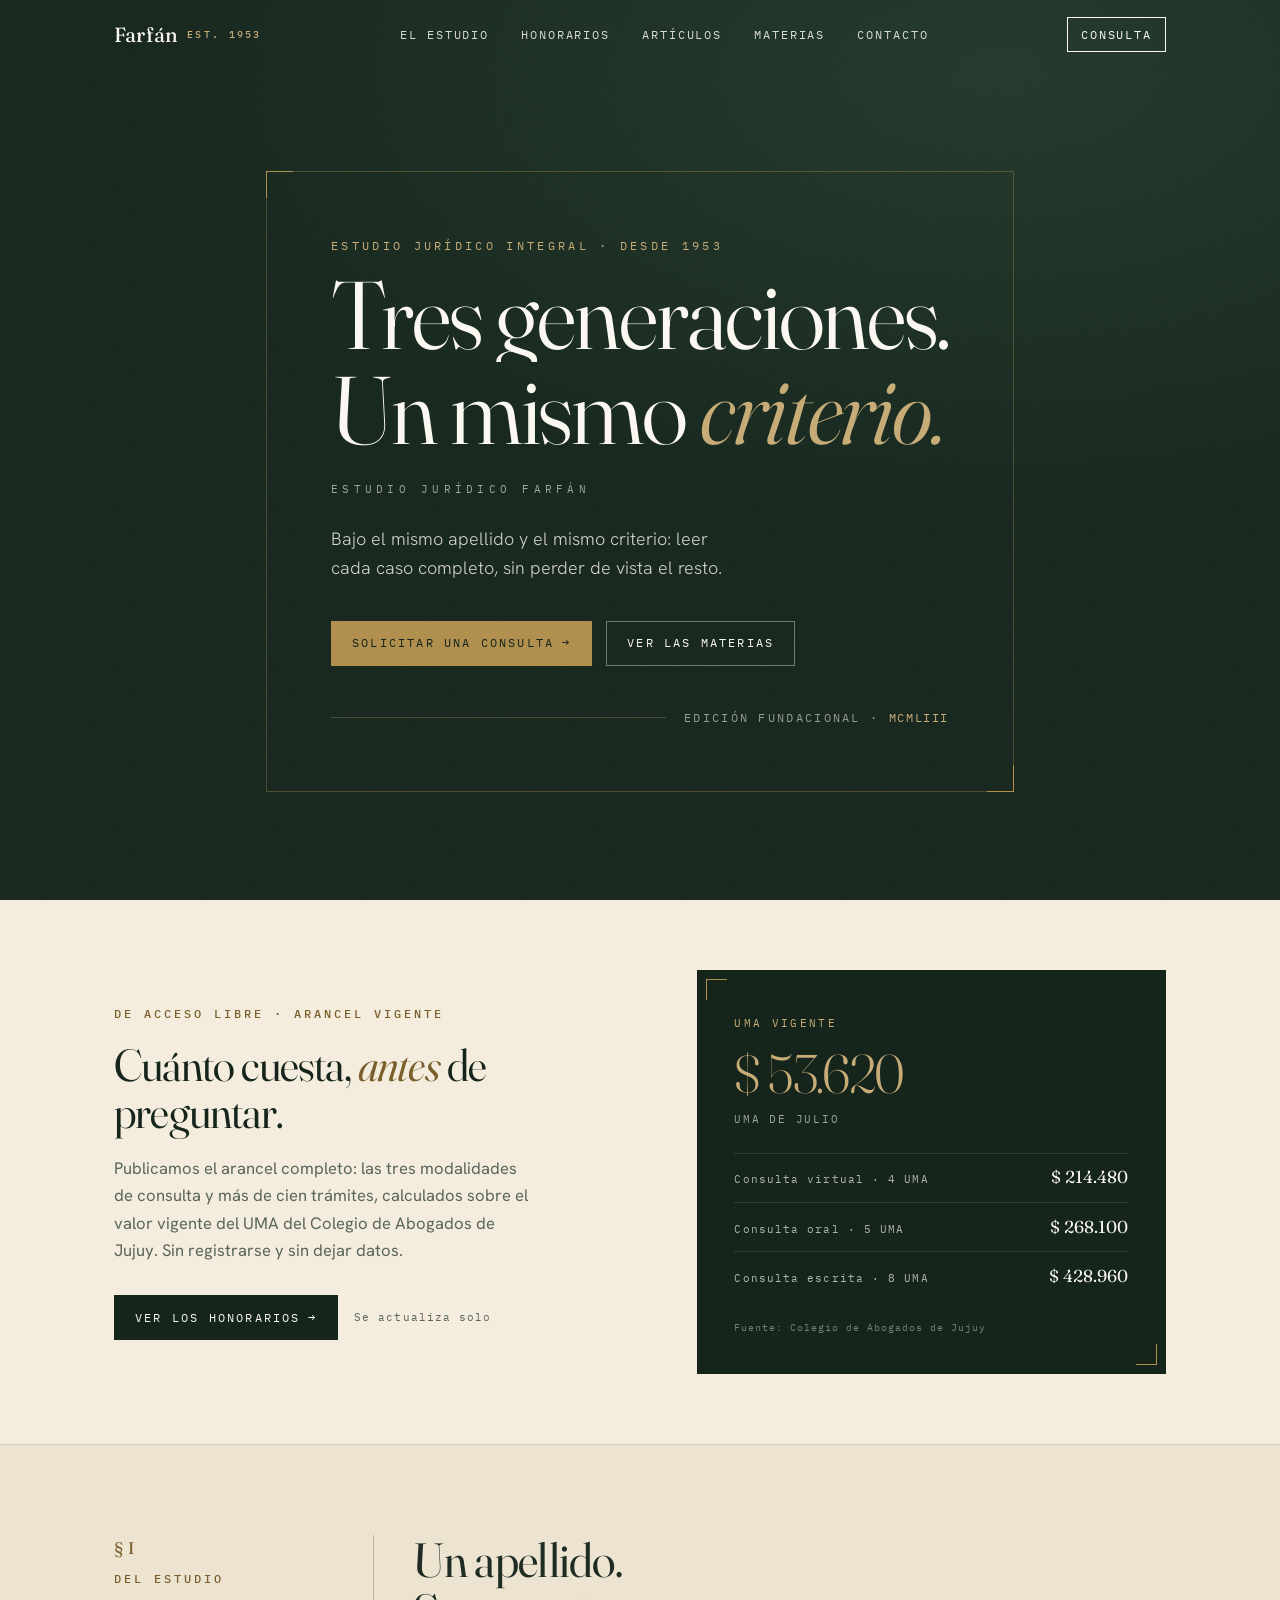
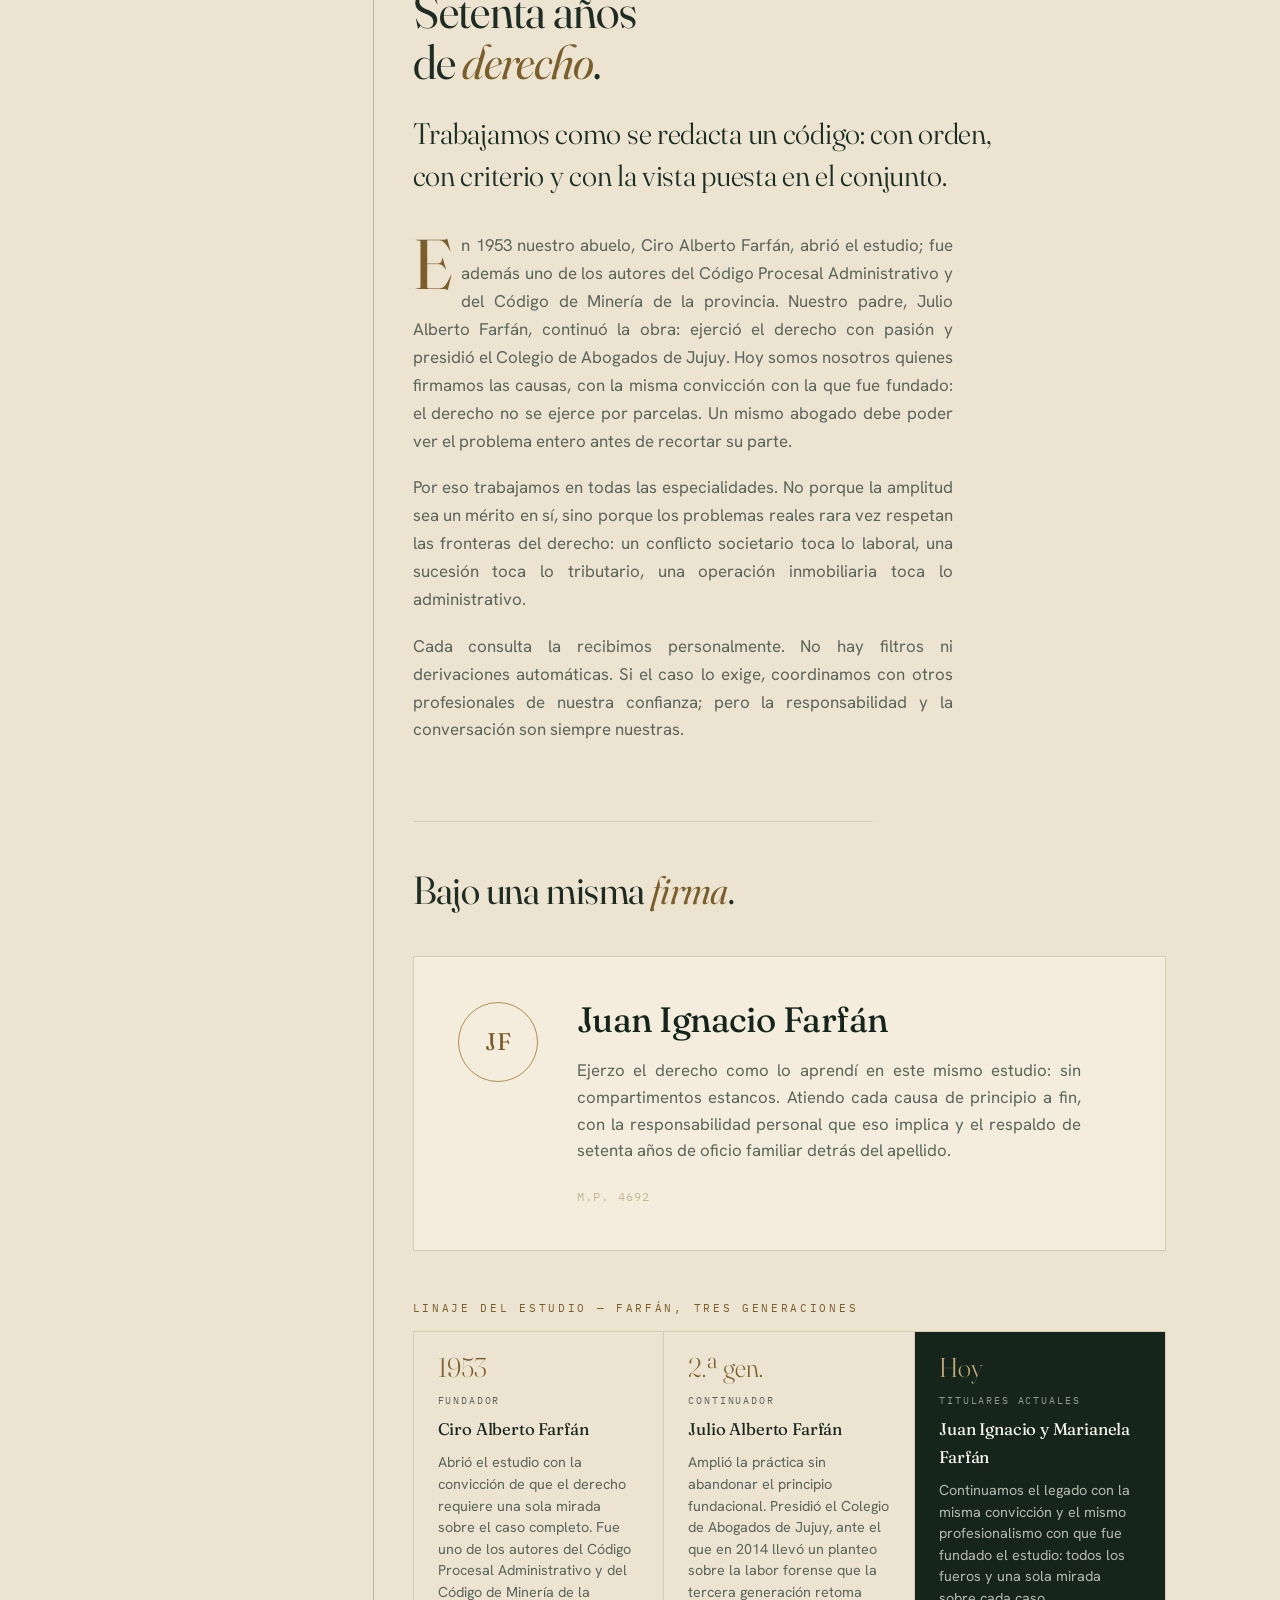
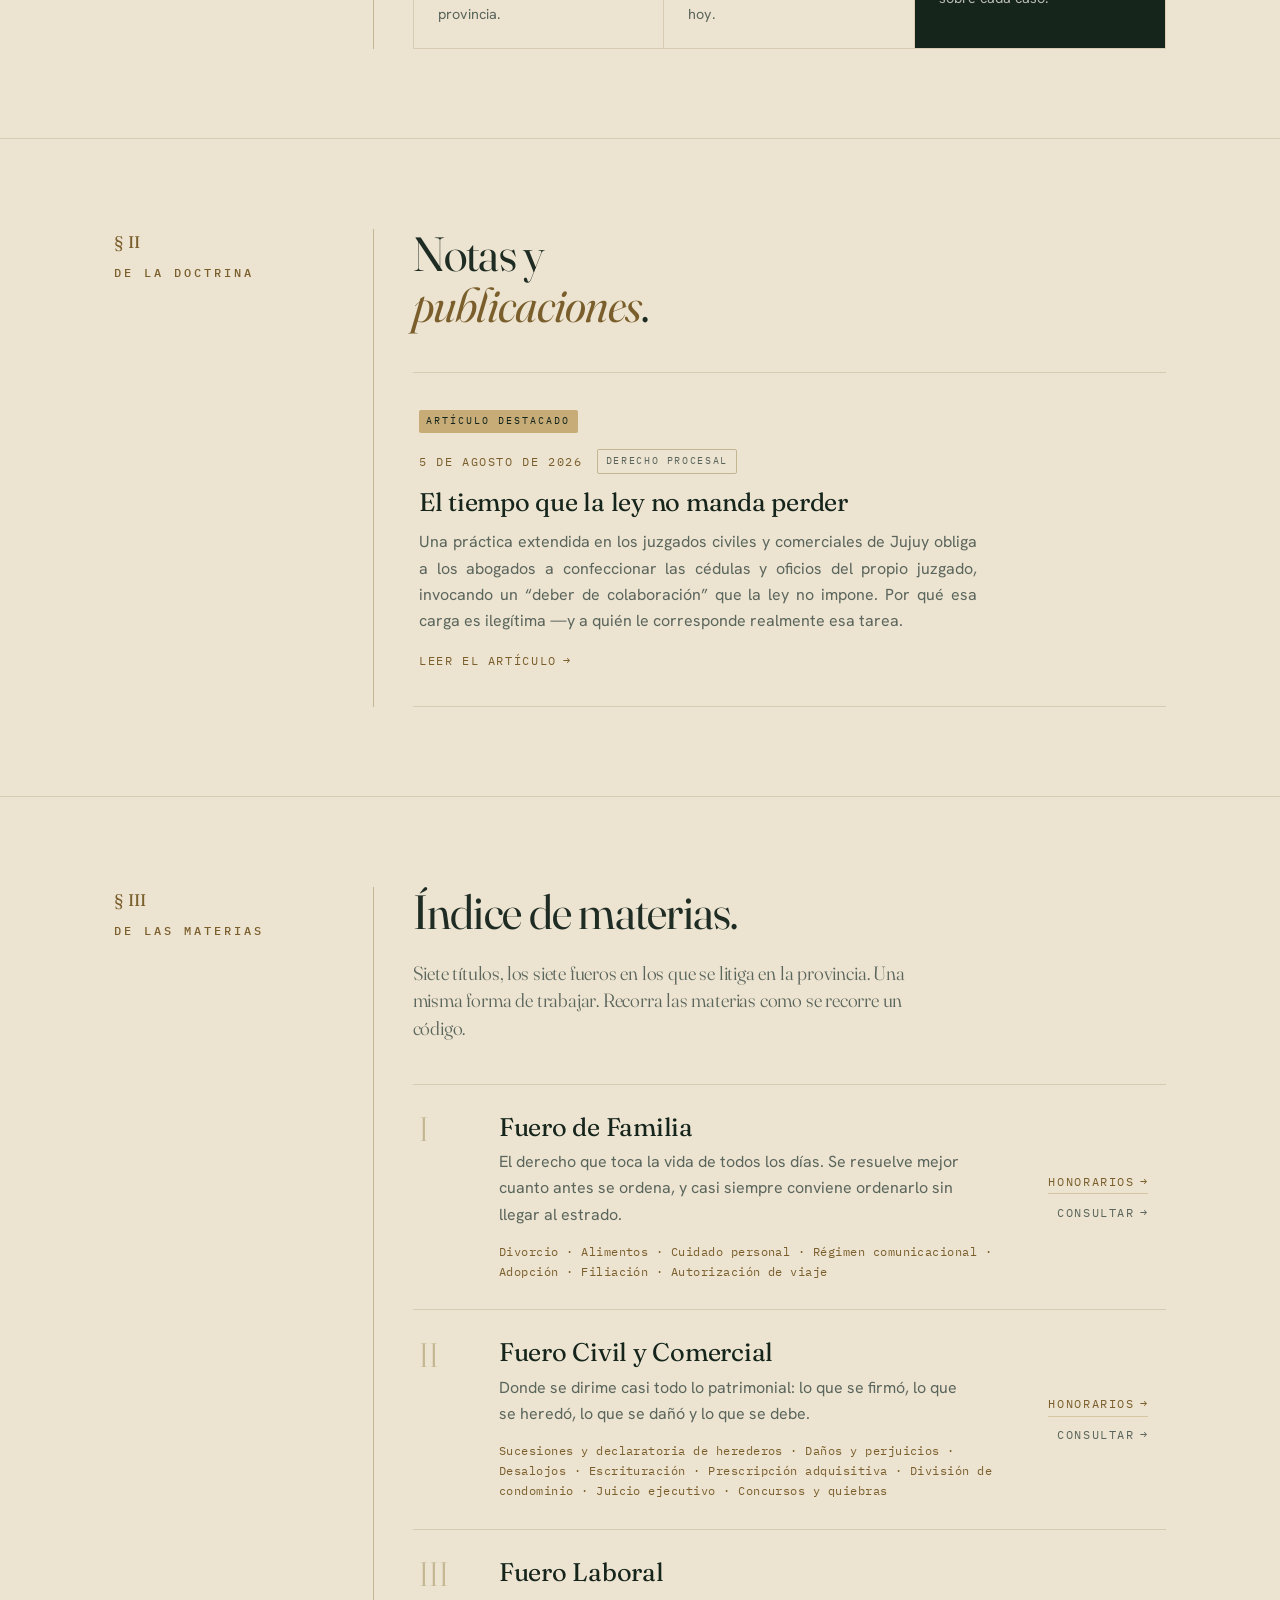
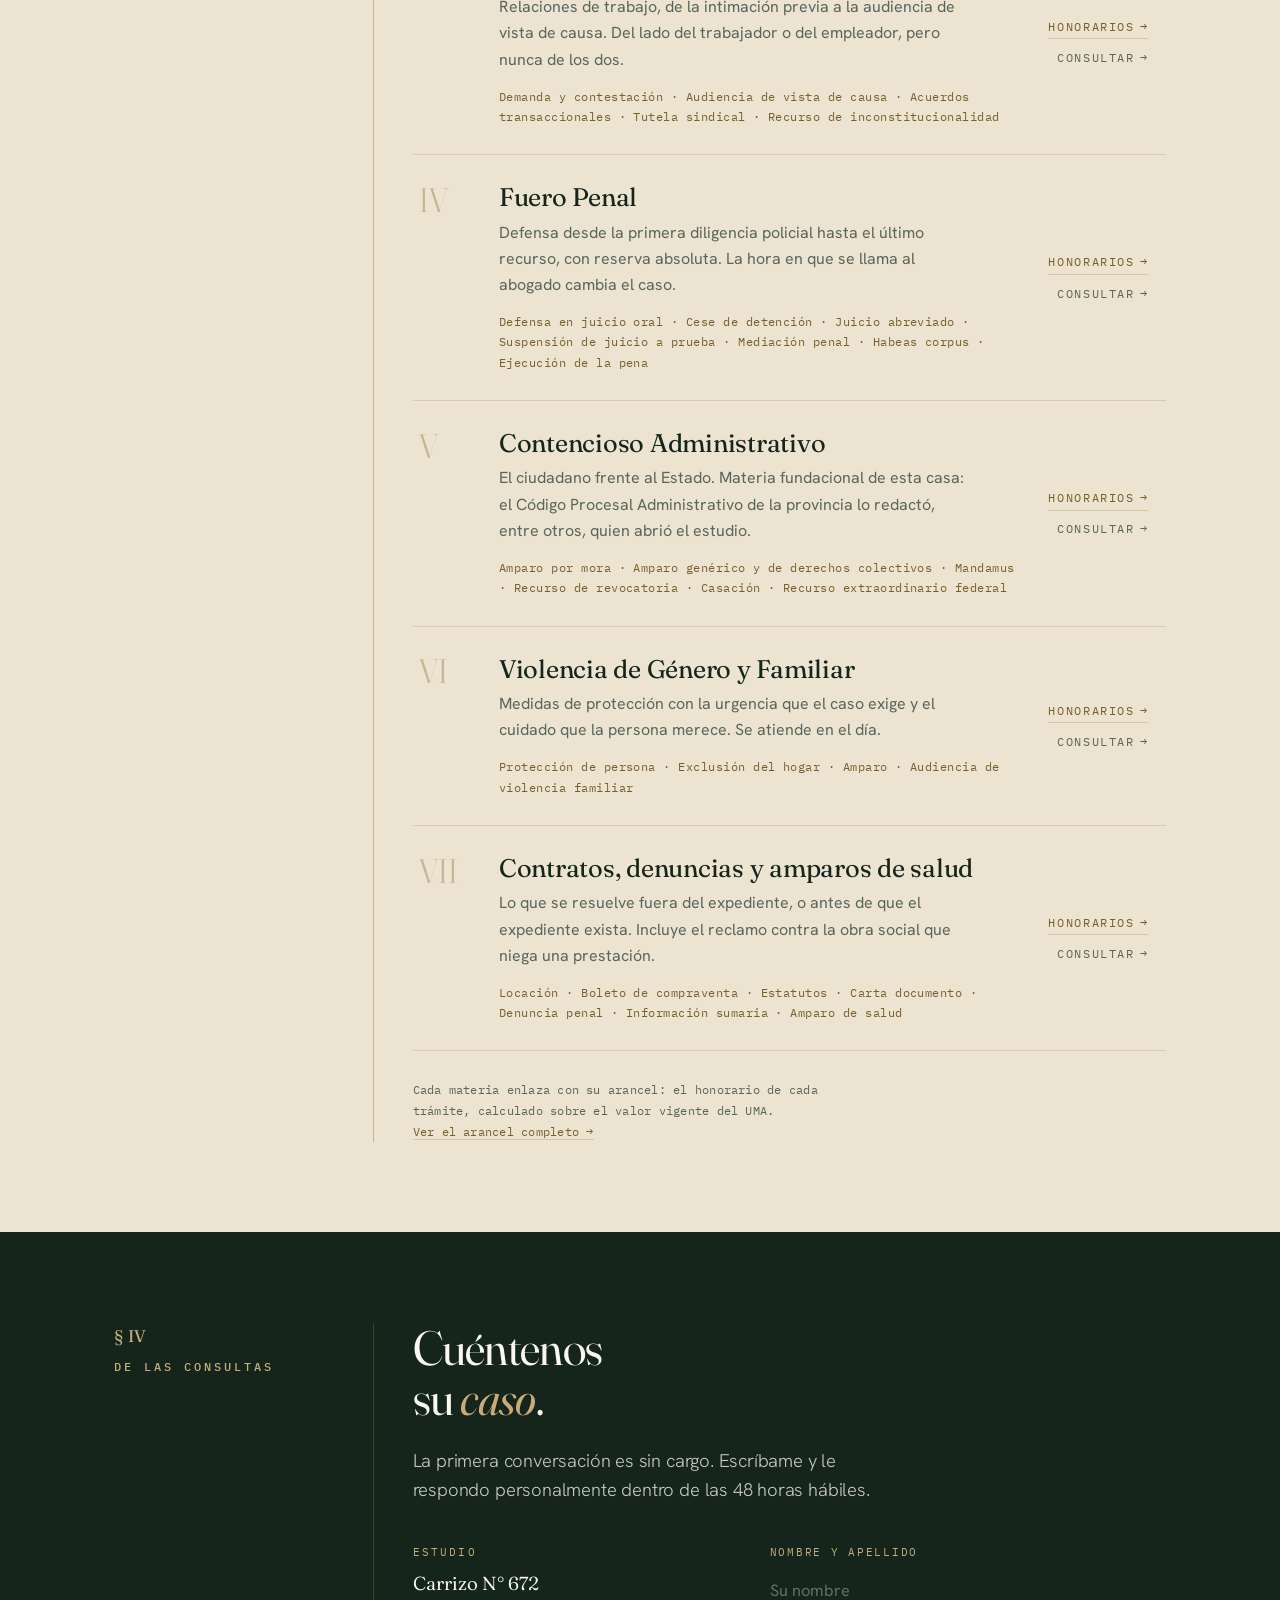
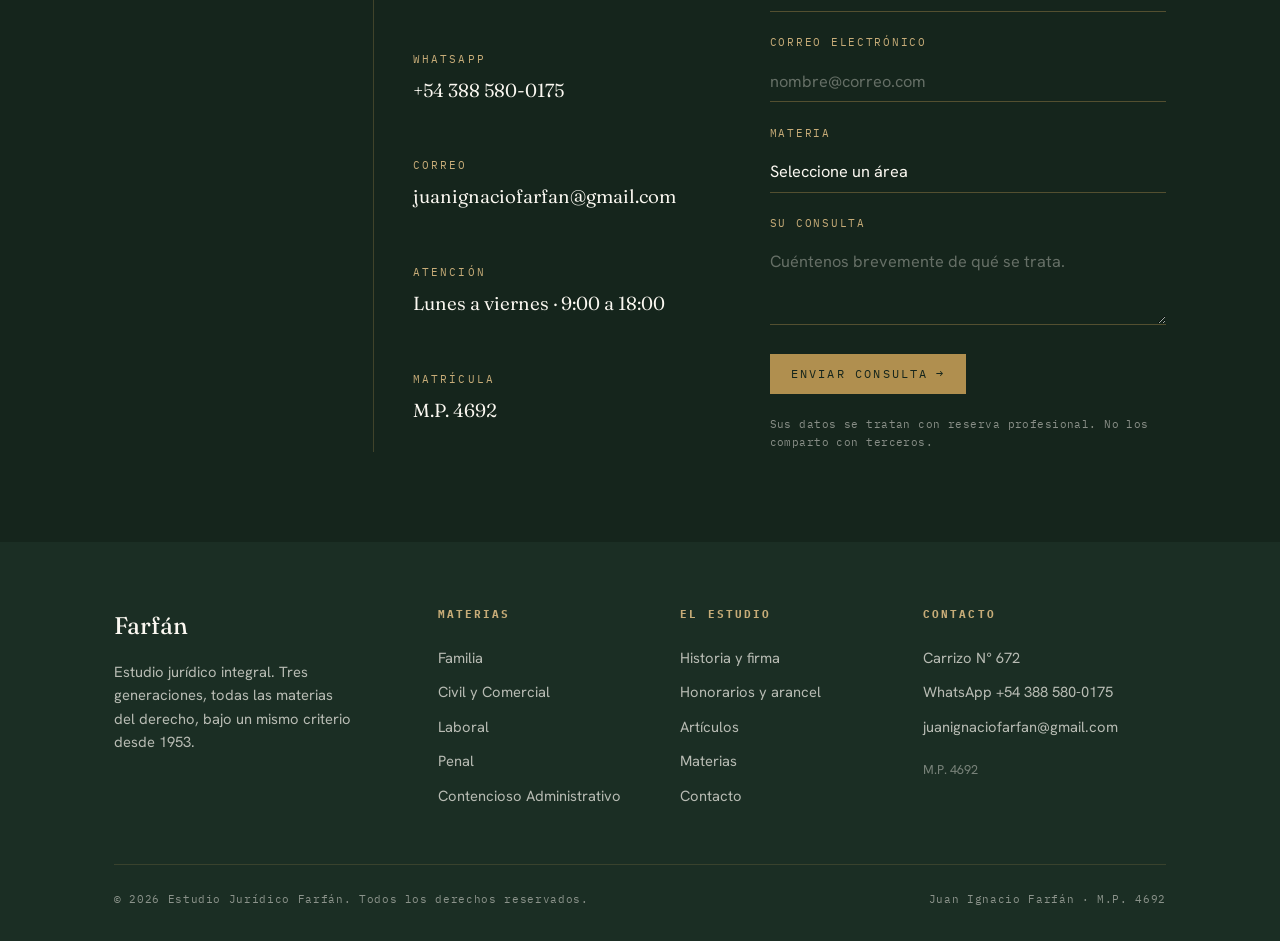
==== commit 21943d55: "WhatsApp donde está el precio El tráfico del arancel no tenía a dónde ir: sólo un formulario con res" ====
--- a/index.html
+++ b/index.html
@@ -27,6 +27,57 @@
 <link rel="preconnect" href="https://fonts.googleapis.com">
 <link rel="preconnect" href="https://fonts.gstatic.com" crossorigin>
 <link href="https://fonts.googleapis.com/css2?family=Fraunces:ital,opsz,wght@0,9..144,300..600;1,9..144,300..500&family=Hanken+Grotesk:wght@300;400;500;600&family=IBM+Plex+Mono:wght@400;500&display=swap" rel="stylesheet">
+
+<!-- Datos estructurados: estudio jurídico local (búsqueda en Jujuy) -->
+<script type="application/ld+json">
+{
+  "@context": "https://schema.org",
+  "@type": "LegalService",
+  "@id": "https://estudiofarfan.netlify.app/#estudio",
+  "name": "Estudio Jurídico Farfán",
+  "description": "Estudio jurídico integral en Jujuy desde 1953. Tres generaciones de abogados en todos los fueros de la provincia, bajo un mismo criterio: leer cada caso completo.",
+  "url": "https://estudiofarfan.netlify.app/",
+  "image": "https://estudiofarfan.netlify.app/og-farfan.jpg",
+  "foundingDate": "1953",
+  "founder": { "@type": "Person", "name": "Ciro Alberto Farfán" },
+  "address": {
+    "@type": "PostalAddress",
+    "streetAddress": "Carrizo N° 672",
+    "addressRegion": "Jujuy",
+    "addressCountry": "AR"
+  },
+  "areaServed": { "@type": "AdministrativeArea", "name": "Jujuy, Argentina" },
+  "telephone": "+543885800175",
+  "email": "juanignaciofarfan@gmail.com",
+  "openingHoursSpecification": [{
+    "@type": "OpeningHoursSpecification",
+    "dayOfWeek": ["Monday","Tuesday","Wednesday","Thursday","Friday"],
+    "opens": "09:00",
+    "closes": "18:00"
+  }],
+  "employee": {
+    "@type": "Person",
+    "name": "Juan Ignacio Farfán",
+    "jobTitle": "Abogado",
+    "identifier": "M.P. 4692"
+  },
+  "knowsLanguage": "es-AR",
+  "knowsAbout": [
+    "Derecho de familia",
+    "Derecho civil y comercial",
+    "Derecho laboral",
+    "Derecho penal",
+    "Derecho contencioso administrativo",
+    "Violencia de género y familiar",
+    "Amparos de salud"
+  ],
+  "hasOfferCatalog": {
+    "@type": "OfferCatalog",
+    "name": "Arancel de honorarios",
+    "url": "https://estudiofarfan.netlify.app/honorarios/"
+  }
+}
+</script>
 
 <style>
 /* ============ TOKENS ============ */
@@ -844,6 +895,10 @@
             <div class="it">
               <dt>Estudio</dt>
               <dd>Carrizo N° 672</dd>
+            </div>
+            <div class="it">
+              <dt>WhatsApp</dt>
+              <dd><a href="https://wa.me/5493885800175?text=Hola.%20Quisiera%20hacer%20una%20consulta%20con%20el%20estudio." target="_blank" rel="noopener">+54 388 580-0175</a></dd>
             </div>
             <div class="it">
               <dt>Correo</dt>
@@ -933,6 +988,7 @@
       <div class="foot-col">
         <h4>Contacto</h4>
         <p>Carrizo N° 672</p>
+        <a href="https://wa.me/5493885800175?text=Hola.%20Quisiera%20hacer%20una%20consulta%20con%20el%20estudio." target="_blank" rel="noopener">WhatsApp +54 388 580-0175</a>
         <a href="mailto:juanignaciofarfan@gmail.com">juanignaciofarfan@gmail.com</a>
         <p style="margin-top:.6rem;font-size:.8rem;opacity:.6">M.P. 4692</p>
       </div>
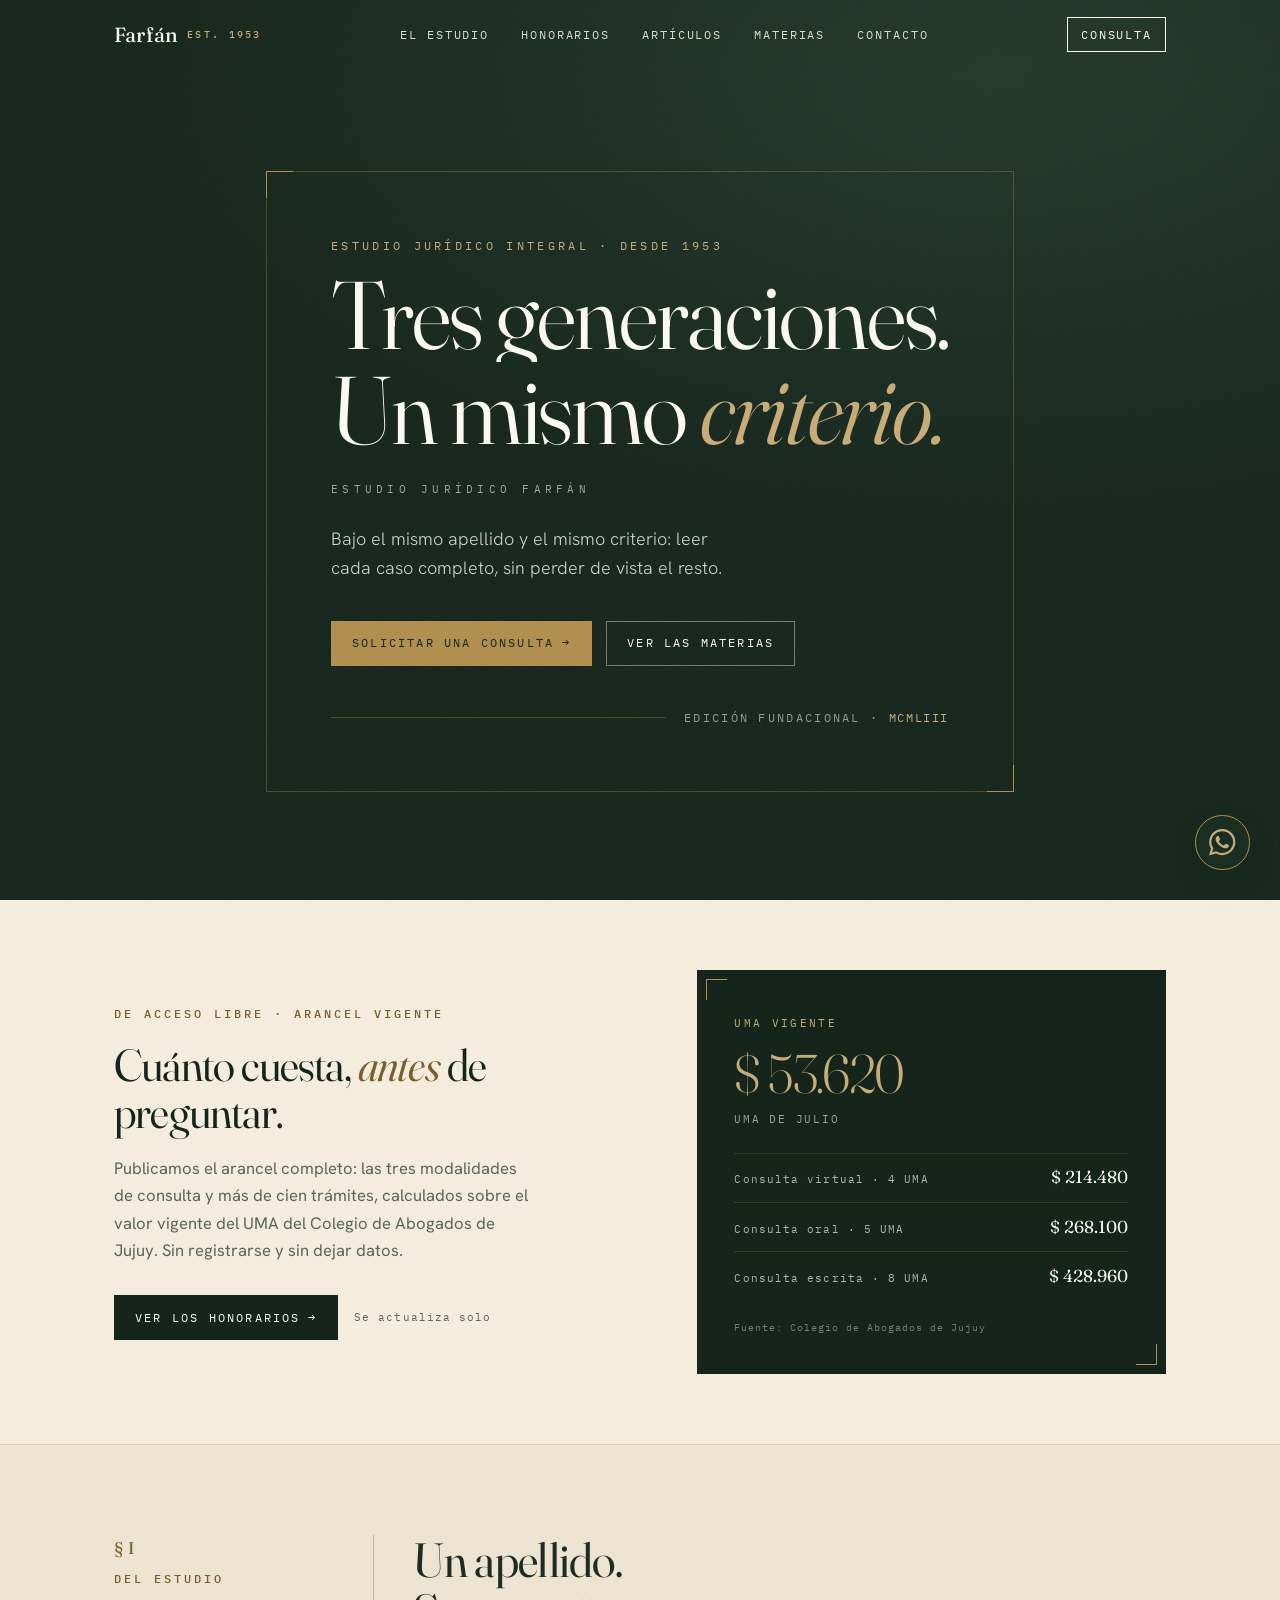
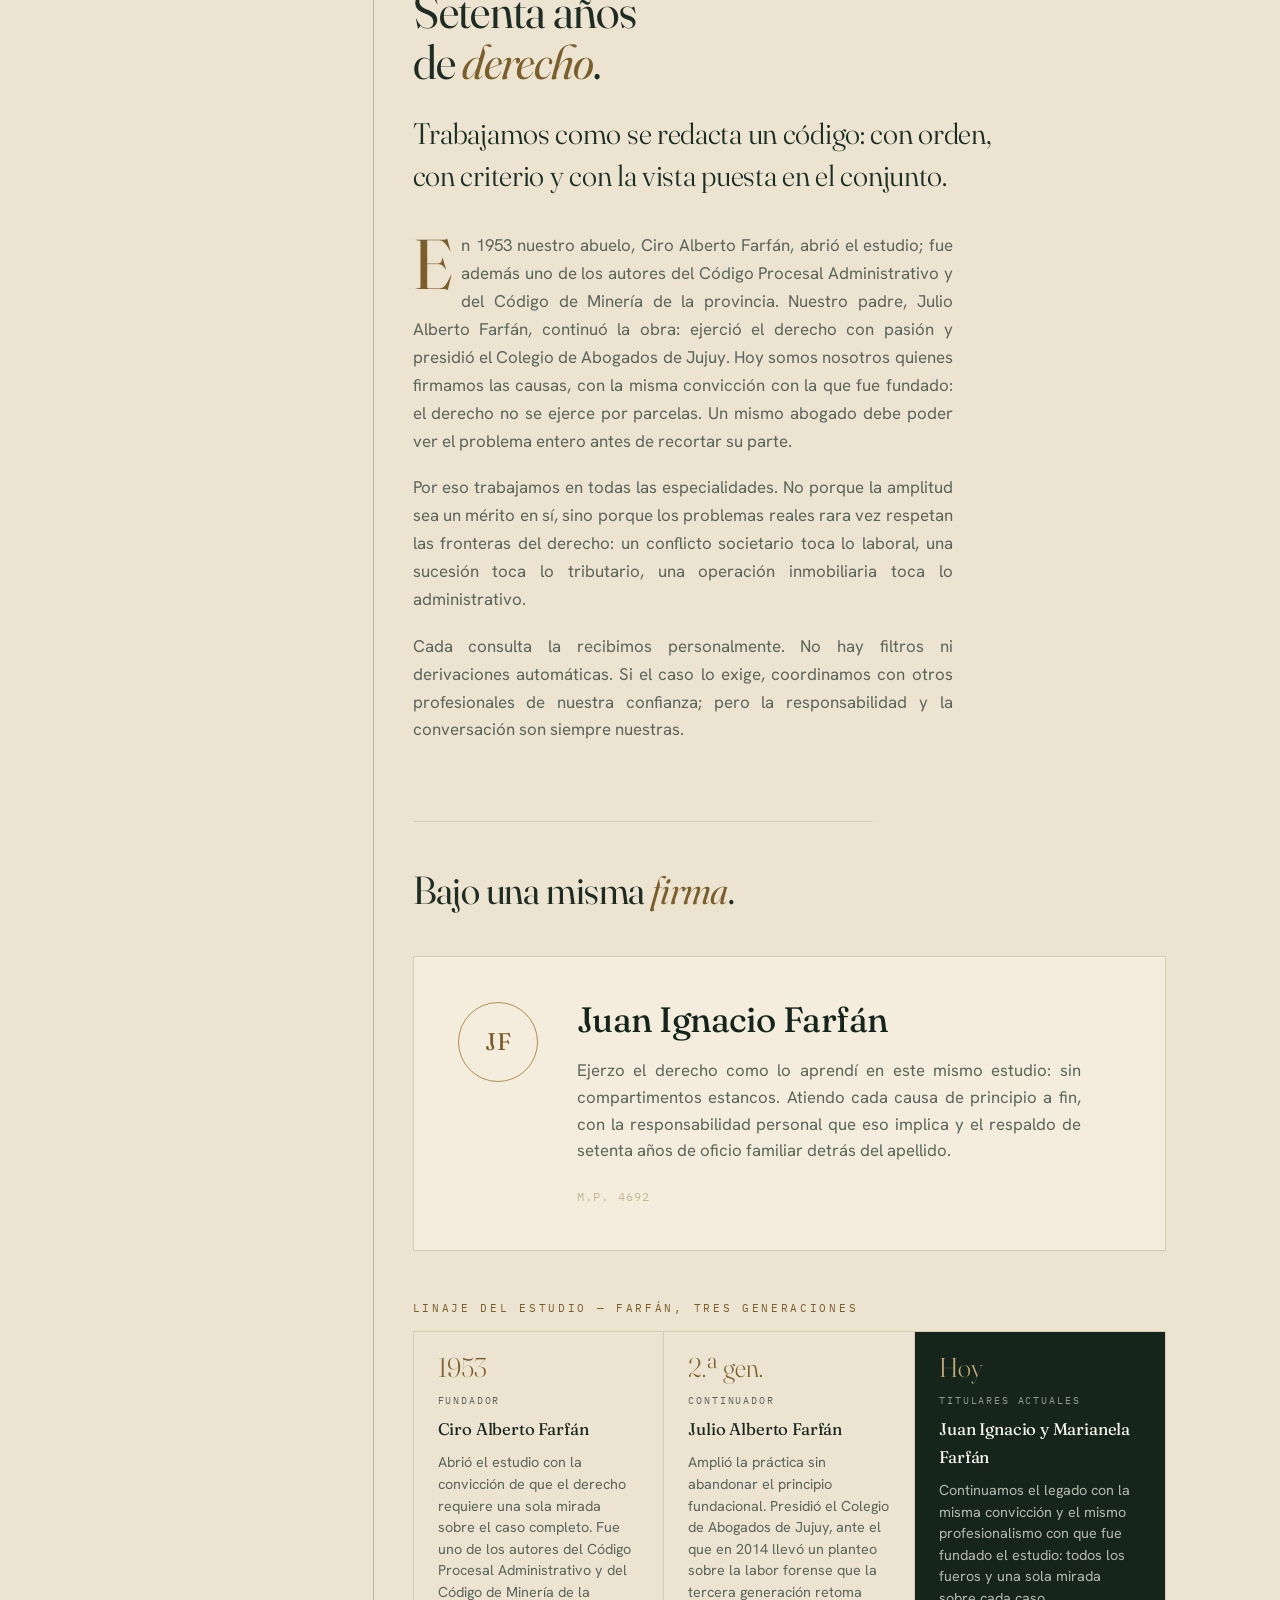
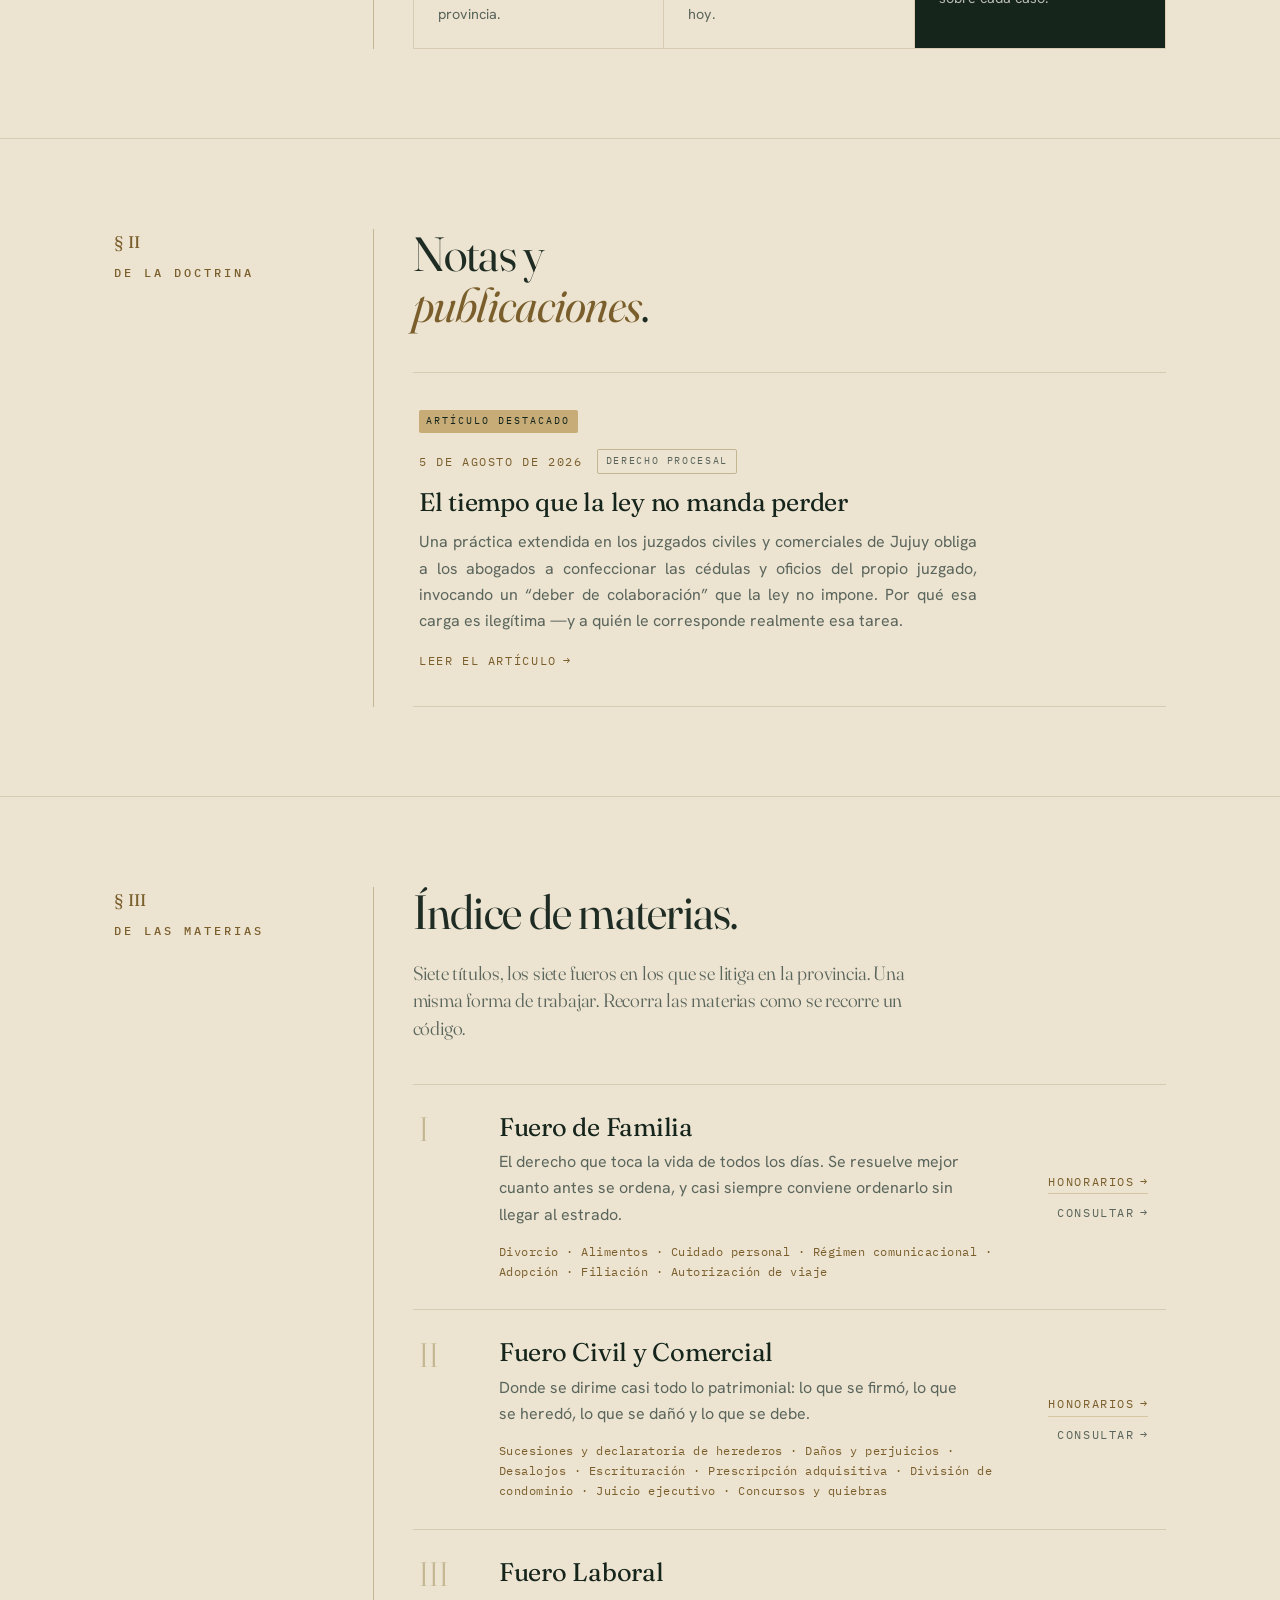
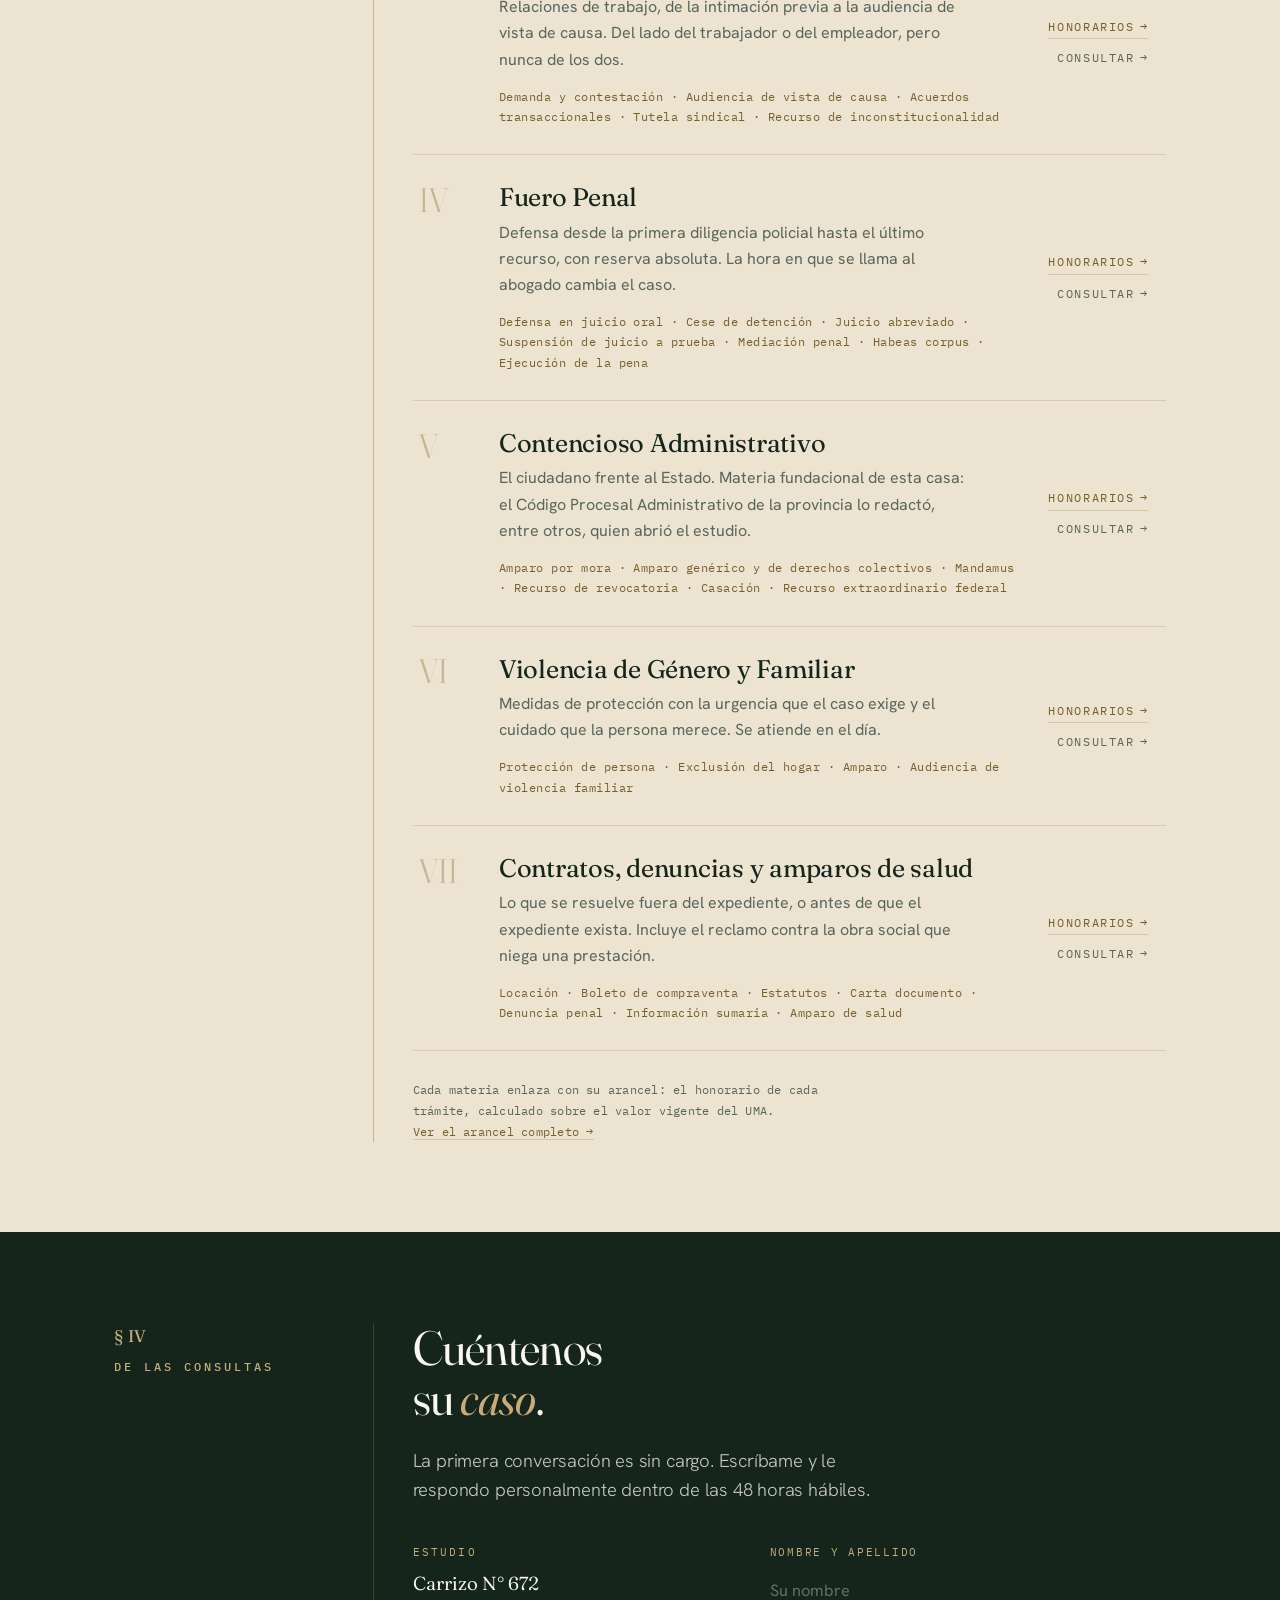
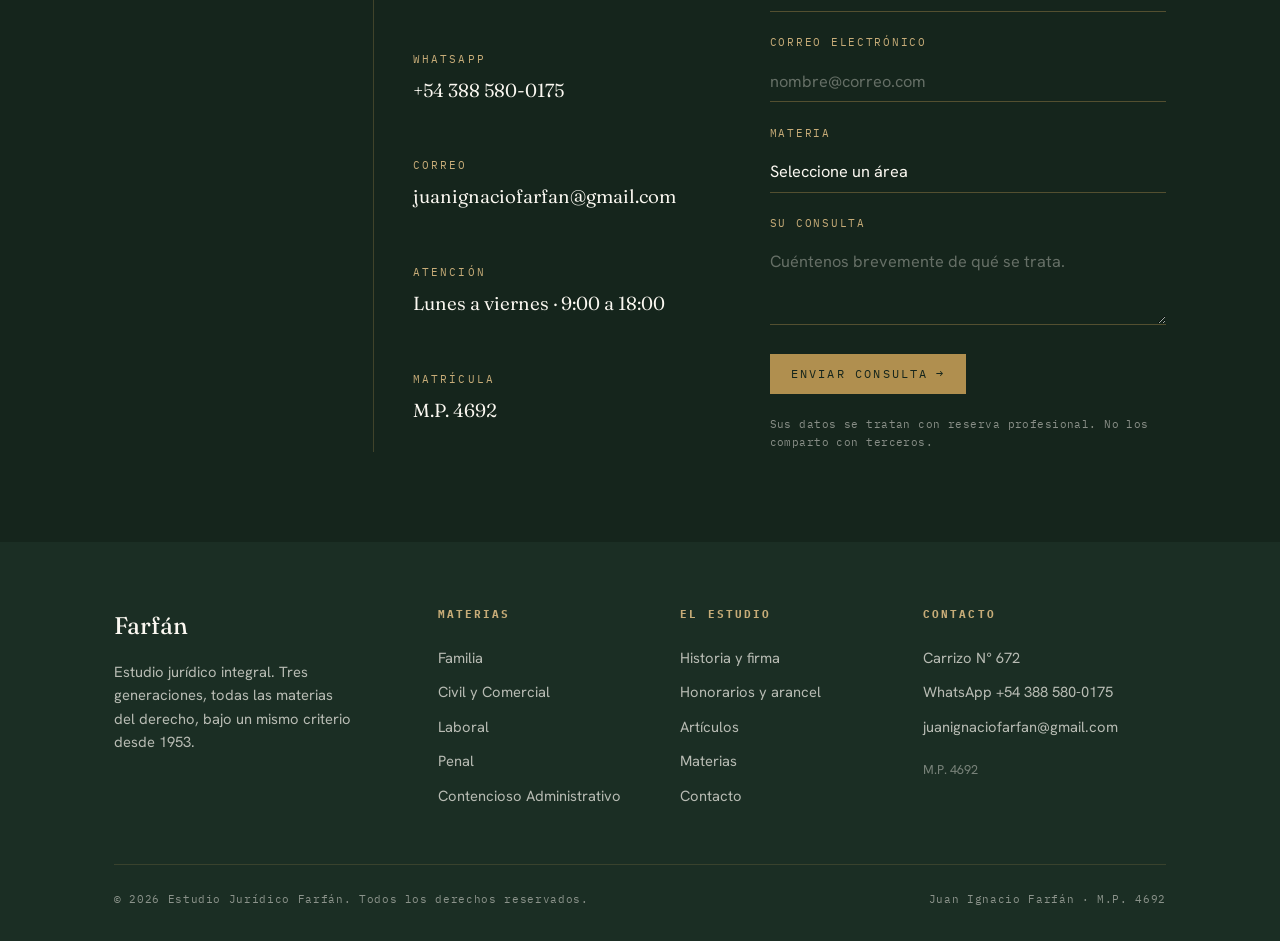
==== commit 08723173: "WhatsApp a un toque, en cualquier parte del sitio Botón fijo abajo a la derecha en la home, el aranc" ====
--- a/index.html
+++ b/index.html
@@ -595,6 +595,41 @@
   .hero-rule{flex-direction:column;align-items:flex-start;gap:.8rem}
   .hero-rule .ln{width:100%}
 }
+
+/* ============ WHATSAPP FLOTANTE ============ */
+/* Contacto siempre a mano, abajo a la derecha. Queda por debajo del encabezado
+   (60) y del menú móvil (80) para no taparle la navegación a nadie. */
+.wa-float{
+  position:fixed;z-index:55;
+  right:clamp(1rem,3vw,1.9rem);
+  bottom:calc(clamp(1rem,3vw,1.9rem) + env(safe-area-inset-bottom,0px));
+  width:3.4rem;height:3.4rem;border-radius:50%;
+  display:grid;place-items:center;
+  background:var(--ink-2);color:var(--brass-soft);
+  border:1px solid var(--brass);
+  box-shadow:0 .7rem 1.6rem rgba(21,37,28,.26);
+  transition:background .3s var(--ease),color .3s var(--ease),border-color .3s var(--ease),box-shadow .3s var(--ease);
+}
+.wa-float svg{width:1.65rem;height:1.65rem;fill:currentColor}
+.wa-float:hover{background:var(--brass);color:var(--ink);border-color:var(--brass);box-shadow:0 .9rem 2rem rgba(21,37,28,.34)}
+.wa-float:focus-visible{outline:2px solid var(--brass);outline-offset:3px;border-radius:50%}
+.wa-float .wa-tip{
+  position:absolute;right:calc(100% + .7rem);white-space:nowrap;
+  font-family:"IBM Plex Mono",monospace;font-size:.66rem;letter-spacing:.16em;text-transform:uppercase;
+  background:var(--ink);color:var(--bone);border:1px solid var(--brass-line);
+  padding:.55rem .8rem;opacity:0;transform:translateX(.4rem);pointer-events:none;
+  transition:opacity .25s var(--ease),transform .25s var(--ease);
+}
+.wa-float:hover .wa-tip,.wa-float:focus-visible .wa-tip{opacity:1;transform:none}
+@media (prefers-reduced-motion:no-preference){
+  .wa-float{animation:wa-in .45s var(--ease) .7s backwards}
+  @keyframes wa-in{from{opacity:0;transform:translateY(.6rem) scale(.92)}}
+}
+@media (max-width:560px){
+  .wa-float{width:3.1rem;height:3.1rem}
+  .wa-float svg{width:1.5rem;height:1.5rem}
+  .wa-float .wa-tip{display:none}
+}
 </style>
 </head>
 <body id="top">
@@ -1000,6 +1035,12 @@
   </div>
 </footer>
 
+<!-- Contacto directo por WhatsApp, a la vista en toda la página -->
+<a class="wa-float" href="https://wa.me/5493885800175?text=Hola.%20Quisiera%20hacer%20una%20consulta%20con%20el%20estudio." target="_blank" rel="noopener" aria-label="Escribir al estudio por WhatsApp">
+  <span class="wa-tip" aria-hidden="true">Escribir por WhatsApp</span>
+  <svg viewBox="0 0 24 24" aria-hidden="true" focusable="false"><path d="M17.472 14.382c-.297-.149-1.758-.867-2.03-.967-.273-.099-.471-.148-.67.15-.197.297-.767.966-.94 1.164-.173.199-.347.223-.644.075-.297-.15-1.255-.463-2.39-1.475-.883-.788-1.48-1.761-1.653-2.059-.173-.297-.018-.458.13-.606.134-.133.298-.347.446-.52.149-.174.198-.298.298-.497.099-.198.05-.371-.025-.52-.075-.149-.669-1.612-.916-2.207-.242-.579-.487-.5-.669-.51-.173-.008-.371-.01-.57-.01-.198 0-.52.074-.792.372-.272.297-1.04 1.016-1.04 2.479 0 1.462 1.065 2.875 1.213 3.074.149.198 2.096 3.2 5.077 4.487.709.306 1.262.489 1.694.625.712.227 1.36.195 1.872.118.571-.085 1.758-.719 2.006-1.413.248-.694.248-1.289.173-1.413-.074-.124-.272-.198-.57-.347m-5.421 7.403h-.004a9.87 9.87 0 0 1-5.031-1.378l-.361-.214-3.741.982.998-3.648-.235-.374a9.86 9.86 0 0 1-1.51-5.26c.001-5.45 4.436-9.884 9.888-9.884 2.64 0 5.122 1.03 6.988 2.898a9.825 9.825 0 0 1 2.893 6.994c-.003 5.45-4.437 9.884-9.885 9.884m8.413-18.297A11.815 11.815 0 0 0 12.05 0C5.495 0 .16 5.335.157 11.892c0 2.096.547 4.142 1.588 5.945L.057 24l6.305-1.654a11.882 11.882 0 0 0 5.683 1.448h.005c6.554 0 11.89-5.335 11.893-11.893a11.821 11.821 0 0 0-3.48-8.413Z"/></svg>
+</a>
+
 <script>
 (function(){
   "use strict";
@@ -1080,6 +1121,15 @@
         .catch(function(){});
     }
   }
+
+  // Medición de los clics a WhatsApp. Si Plausible no está, no hace nada.
+  document.addEventListener("click", function(e){
+    var a = e.target.closest && e.target.closest('a[href*="wa.me"]');
+    if (!a || typeof window.plausible !== "function"){ return; }
+    var origen = a.classList.contains("wa-float") ? "flotante"
+               : (a.closest(".site-foot") ? "pie" : "contacto");
+    try { window.plausible("WhatsApp", { props:{ origen:origen, pagina:"home" } }); } catch(err){}
+  });
 
   // Formulario de consulta (Netlify Forms vía AJAX, conserva el aviso en pantalla)
   var form = document.getElementById("consulta-form");
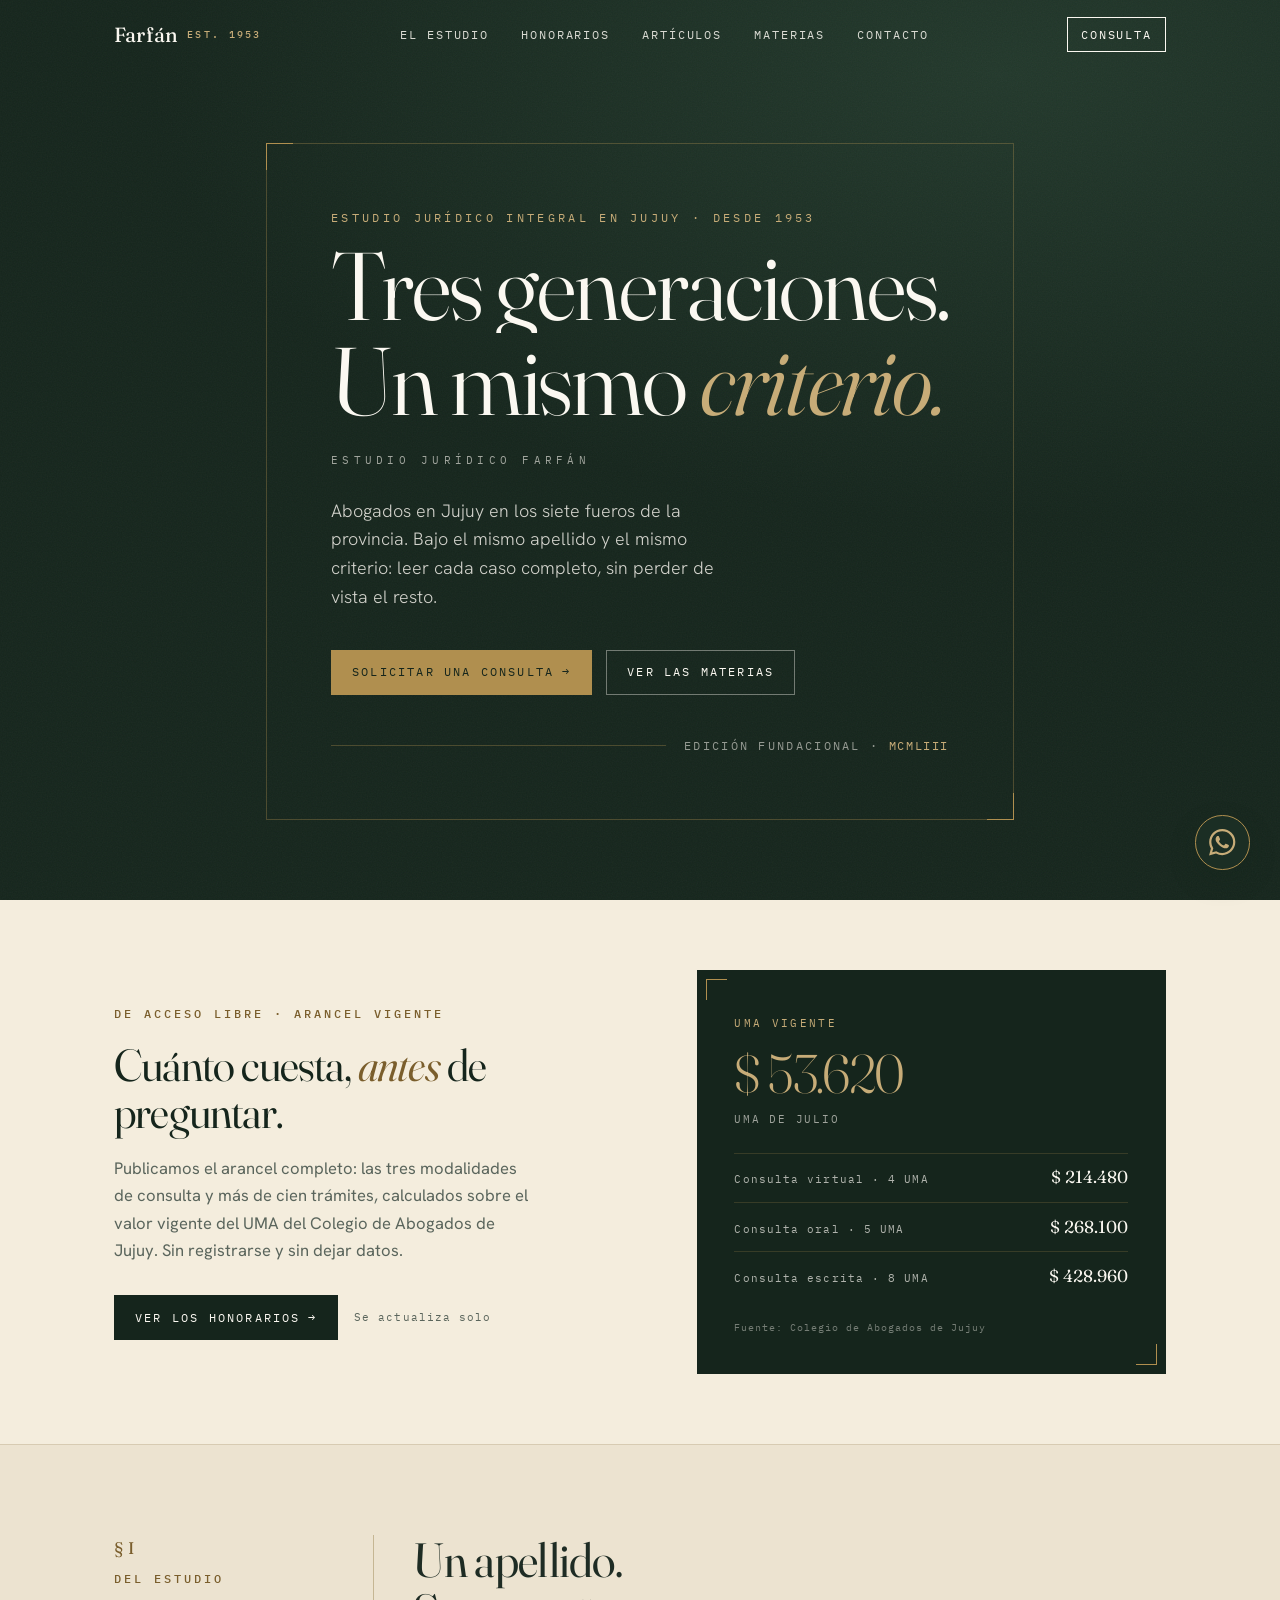
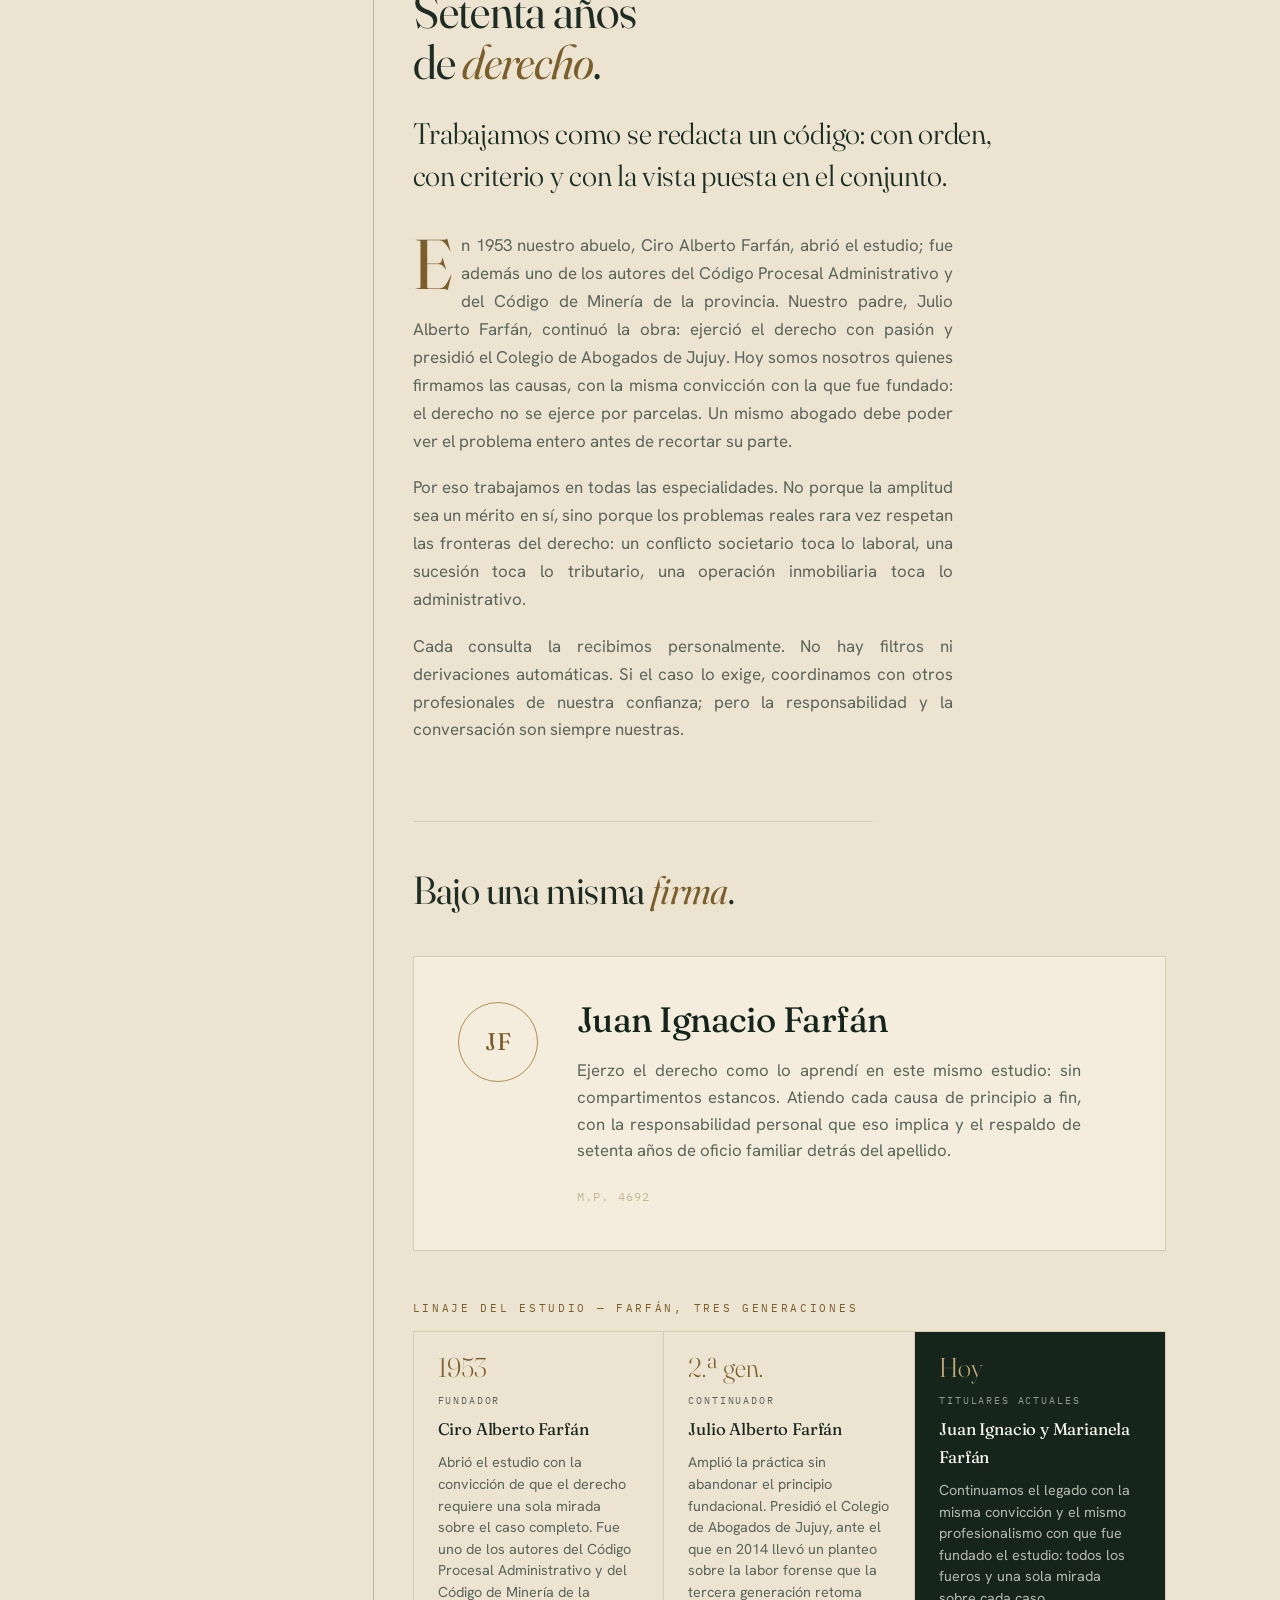
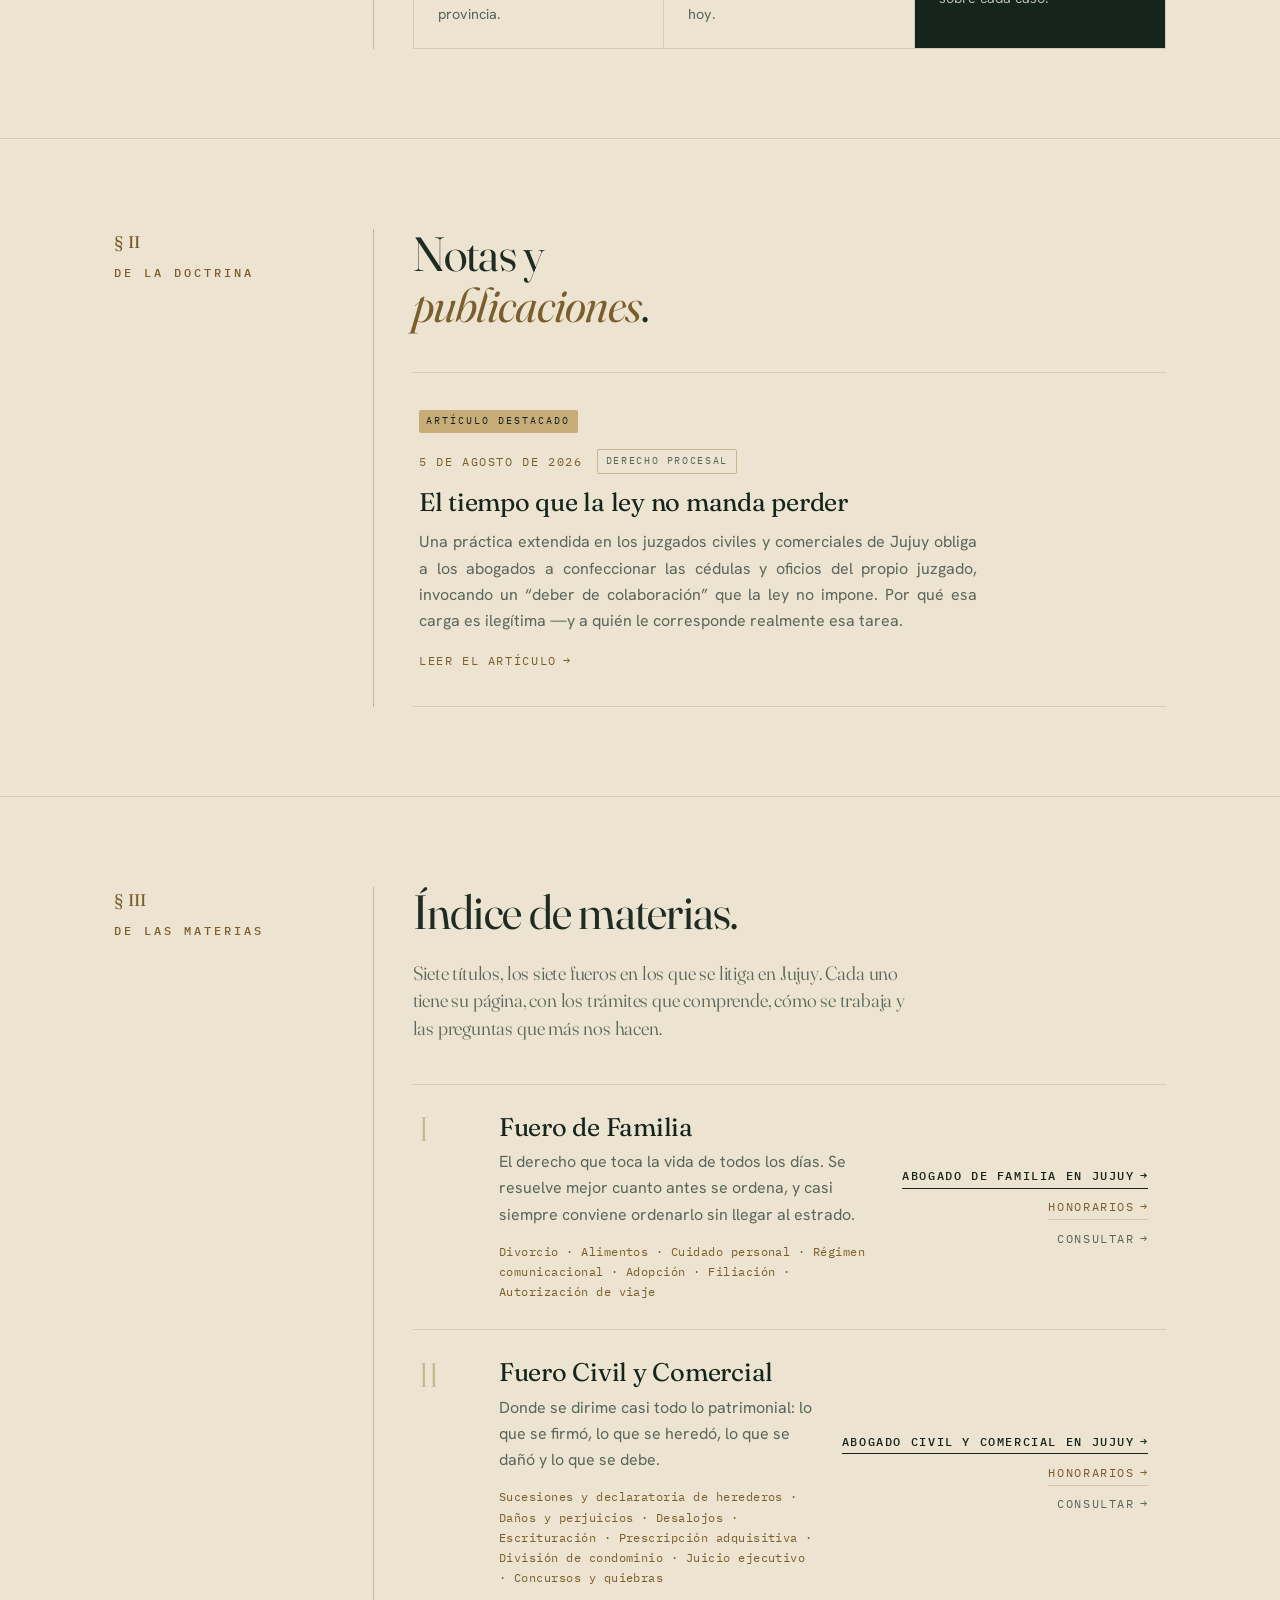
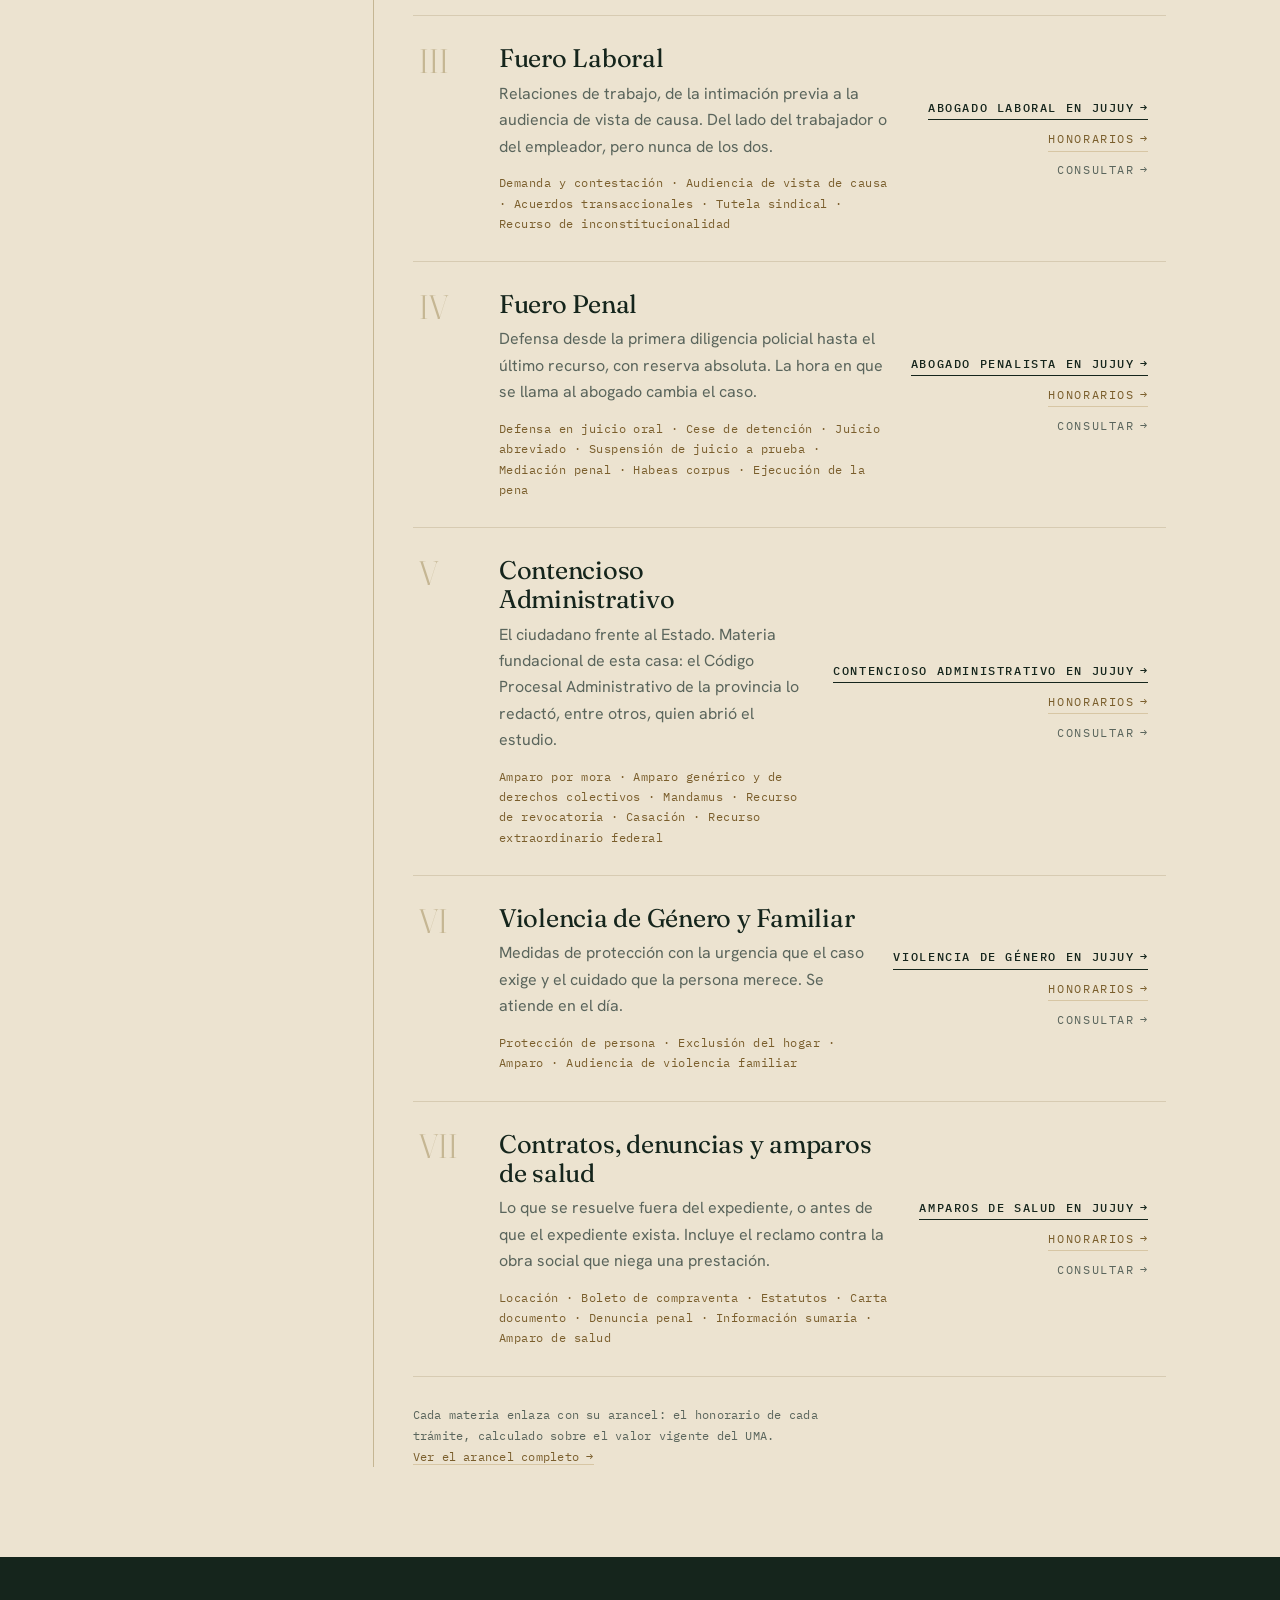
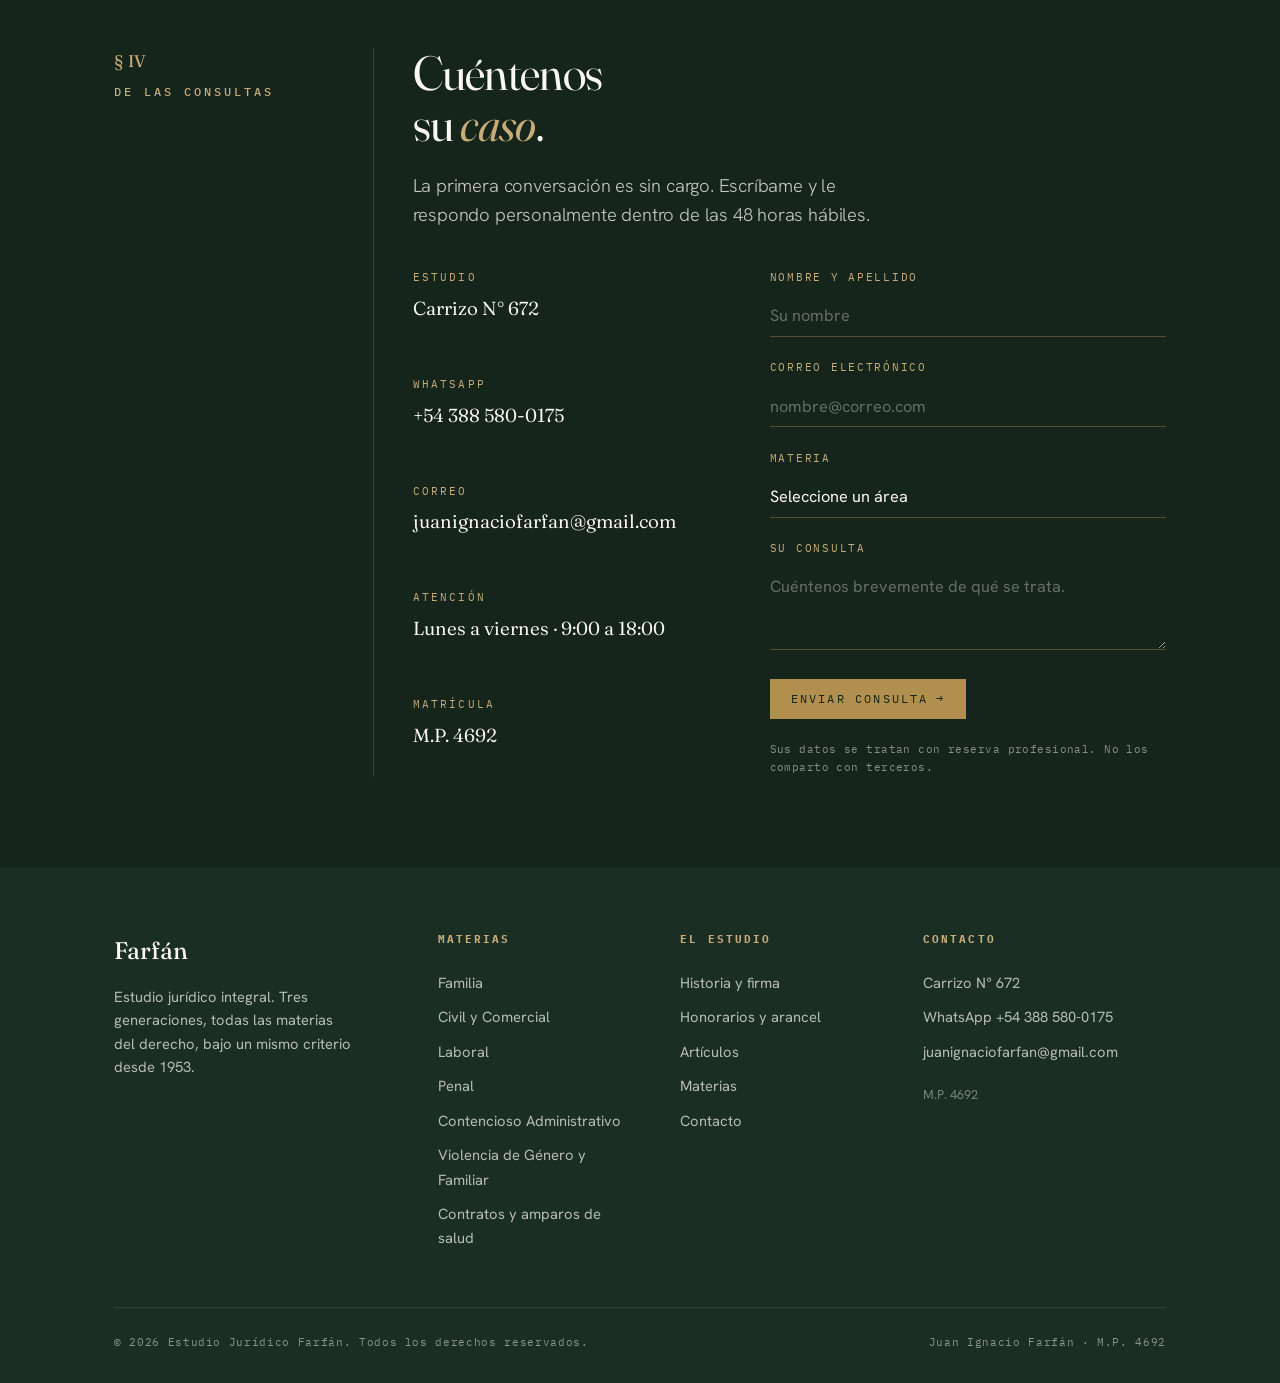
==== commit 906aa7ec: "Las siete materias salen a la web Las páginas de /materias/ estaban escritas pero nunca se agregaron" ====
--- a/index.html
+++ b/index.html
@@ -3,8 +3,12 @@
 <head>
 <meta charset="utf-8">
 <meta name="viewport" content="width=device-width, initial-scale=1">
-<title>Farfán — Estudio Jurídico</title>
-<meta name="description" content="Estudio Jurídico Farfán. Tres generaciones de abogados desde 1953. Todas las especialidades del derecho bajo un mismo criterio: leer cada caso completo.">
+<title>Abogados en Jujuy — Estudio Jurídico Farfán | Desde 1953</title>
+<meta name="description" content="Abogados en Jujuy en todos los fueros: familia, laboral, penal, civil y comercial, contencioso administrativo, violencia de género y amparos de salud. Tres generaciones desde 1953. Honorarios publicados. Primera consulta sin cargo.">
+<meta name="robots" content="index,follow,max-snippet:-1,max-image-preview:large,max-video-preview:-1">
+<meta name="author" content="Juan Ignacio Farfán">
+<meta name="geo.region" content="AR-Y">
+<meta name="geo.placename" content="San Salvador de Jujuy">
 <meta name="theme-color" content="#15251C">
 <link rel="canonical" href="https://estudiofarfan.netlify.app/">
 <link rel="icon" href="data:image/svg+xml,%3Csvg%20xmlns='http://www.w3.org/2000/svg'%20viewBox='0%200%2064%2064'%3E%3Crect%20width='64'%20height='64'%20fill='%2315251C'/%3E%3Ctext%20x='32'%20y='45'%20font-family='Georgia,serif'%20font-size='40'%20fill='%23B08F4F'%20text-anchor='middle'%3EF%3C/text%3E%3C/svg%3E">
@@ -13,69 +17,313 @@
 <meta property="og:type" content="website">
 <meta property="og:site_name" content="Estudio Jurídico Farfán">
 <meta property="og:locale" content="es_AR">
-<meta property="og:title" content="Estudio Jurídico Farfán — Tres generaciones de derecho">
-<meta property="og:description" content="Estudio jurídico integral desde 1953. Todas las especialidades del derecho bajo un mismo criterio: leer cada caso completo.">
+<meta property="og:title" content="Abogados en Jujuy — Estudio Jurídico Farfán">
+<meta property="og:description" content="Estudio jurídico integral en Jujuy desde 1953. Los siete fueros de la provincia bajo un mismo criterio, con los honorarios publicados de antemano.">
 <meta property="og:url" content="https://estudiofarfan.netlify.app/">
 <meta property="og:image" content="https://estudiofarfan.netlify.app/og-farfan.jpg">
 <meta property="og:image:width" content="1200">
 <meta property="og:image:height" content="630">
 <meta name="twitter:card" content="summary_large_image">
-<meta name="twitter:title" content="Estudio Jurídico Farfán — Tres generaciones de derecho">
-<meta name="twitter:description" content="Estudio jurídico integral desde 1953. Todas las materias del derecho bajo un mismo criterio.">
+<meta name="twitter:title" content="Abogados en Jujuy — Estudio Jurídico Farfán">
+<meta name="twitter:description" content="Estudio jurídico integral en Jujuy desde 1953. Los siete fueros de la provincia bajo un mismo criterio.">
 <meta name="twitter:image" content="https://estudiofarfan.netlify.app/og-farfan.jpg">
 
 <link rel="preconnect" href="https://fonts.googleapis.com">
 <link rel="preconnect" href="https://fonts.gstatic.com" crossorigin>
 <link href="https://fonts.googleapis.com/css2?family=Fraunces:ital,opsz,wght@0,9..144,300..600;1,9..144,300..500&family=Hanken+Grotesk:wght@300;400;500;600&family=IBM+Plex+Mono:wght@400;500&display=swap" rel="stylesheet">
 
-<!-- Datos estructurados: estudio jurídico local (búsqueda en Jujuy) -->
+<!-- Datos estructurados: el estudio, el abogado y las siete materias.
+     Cuando exista la ficha de Google Business, agregar aquí dentro de
+     "#estudio" una clave "sameAs" con su URL y la de las redes. -->
 <script type="application/ld+json">
 {
   "@context": "https://schema.org",
-  "@type": "LegalService",
-  "@id": "https://estudiofarfan.netlify.app/#estudio",
-  "name": "Estudio Jurídico Farfán",
-  "description": "Estudio jurídico integral en Jujuy desde 1953. Tres generaciones de abogados en todos los fueros de la provincia, bajo un mismo criterio: leer cada caso completo.",
-  "url": "https://estudiofarfan.netlify.app/",
-  "image": "https://estudiofarfan.netlify.app/og-farfan.jpg",
-  "foundingDate": "1953",
-  "founder": { "@type": "Person", "name": "Ciro Alberto Farfán" },
-  "address": {
-    "@type": "PostalAddress",
-    "streetAddress": "Carrizo N° 672",
-    "addressRegion": "Jujuy",
-    "addressCountry": "AR"
-  },
-  "areaServed": { "@type": "AdministrativeArea", "name": "Jujuy, Argentina" },
-  "telephone": "+543885800175",
-  "email": "juanignaciofarfan@gmail.com",
-  "openingHoursSpecification": [{
-    "@type": "OpeningHoursSpecification",
-    "dayOfWeek": ["Monday","Tuesday","Wednesday","Thursday","Friday"],
-    "opens": "09:00",
-    "closes": "18:00"
-  }],
-  "employee": {
-    "@type": "Person",
-    "name": "Juan Ignacio Farfán",
-    "jobTitle": "Abogado",
-    "identifier": "M.P. 4692"
-  },
-  "knowsLanguage": "es-AR",
-  "knowsAbout": [
-    "Derecho de familia",
-    "Derecho civil y comercial",
-    "Derecho laboral",
-    "Derecho penal",
-    "Derecho contencioso administrativo",
-    "Violencia de género y familiar",
-    "Amparos de salud"
-  ],
-  "hasOfferCatalog": {
-    "@type": "OfferCatalog",
-    "name": "Arancel de honorarios",
-    "url": "https://estudiofarfan.netlify.app/honorarios/"
-  }
+  "@graph": [
+    {
+      "@type": "WebSite",
+      "@id": "https://estudiofarfan.netlify.app/#website",
+      "url": "https://estudiofarfan.netlify.app/",
+      "name": "Estudio Jurídico Farfán",
+      "inLanguage": "es-AR",
+      "publisher": {
+        "@id": "https://estudiofarfan.netlify.app/#estudio"
+      }
+    },
+    {
+      "@type": [
+        "LegalService",
+        "Attorney"
+      ],
+      "@id": "https://estudiofarfan.netlify.app/#estudio",
+      "name": "Estudio Jurídico Farfán",
+      "alternateName": "Farfán Abogados",
+      "description": "Estudio jurídico integral en Jujuy desde 1953. Tres generaciones de abogados en los siete fueros de la provincia, bajo un mismo criterio: leer cada caso completo.",
+      "slogan": "Tres generaciones. Un mismo criterio.",
+      "url": "https://estudiofarfan.netlify.app/",
+      "image": "https://estudiofarfan.netlify.app/og-farfan.jpg",
+      "logo": "https://estudiofarfan.netlify.app/og-farfan.jpg",
+      "foundingDate": "1953",
+      "priceRange": "$$",
+      "currenciesAccepted": "ARS",
+      "founder": {
+        "@type": "Person",
+        "name": "Ciro Alberto Farfán"
+      },
+      "address": {
+        "@type": "PostalAddress",
+        "streetAddress": "Carrizo N° 672",
+        "addressLocality": "San Salvador de Jujuy",
+        "addressRegion": "Jujuy",
+        "postalCode": "4600",
+        "addressCountry": "AR"
+      },
+      "areaServed": [
+        {
+          "@type": "AdministrativeArea",
+          "name": "Provincia de Jujuy, Argentina"
+        },
+        {
+          "@type": "City",
+          "name": "San Salvador de Jujuy"
+        },
+        {
+          "@type": "City",
+          "name": "Palpalá"
+        },
+        {
+          "@type": "City",
+          "name": "Perico"
+        },
+        {
+          "@type": "City",
+          "name": "El Carmen"
+        },
+        {
+          "@type": "City",
+          "name": "Monterrico"
+        },
+        {
+          "@type": "City",
+          "name": "San Pedro de Jujuy"
+        },
+        {
+          "@type": "City",
+          "name": "Libertador General San Martín"
+        },
+        {
+          "@type": "City",
+          "name": "Fraile Pintado"
+        },
+        {
+          "@type": "City",
+          "name": "Humahuaca"
+        },
+        {
+          "@type": "City",
+          "name": "Tilcara"
+        },
+        {
+          "@type": "City",
+          "name": "La Quiaca"
+        },
+        {
+          "@type": "City",
+          "name": "Abra Pampa"
+        }
+      ],
+      "telephone": "+543885800175",
+      "email": "juanignaciofarfan@gmail.com",
+      "contactPoint": {
+        "@type": "ContactPoint",
+        "telephone": "+543885800175",
+        "contactType": "customer service",
+        "areaServed": "AR",
+        "availableLanguage": [
+          "Spanish"
+        ]
+      },
+      "openingHoursSpecification": [
+        {
+          "@type": "OpeningHoursSpecification",
+          "dayOfWeek": [
+            "Monday",
+            "Tuesday",
+            "Wednesday",
+            "Thursday",
+            "Friday"
+          ],
+          "opens": "09:00",
+          "closes": "18:00"
+        }
+      ],
+      "employee": {
+        "@id": "https://estudiofarfan.netlify.app/#juan"
+      },
+      "knowsLanguage": "es-AR",
+      "knowsAbout": [
+        "Derecho de familia",
+        "Divorcio",
+        "Cuota alimentaria",
+        "Derecho civil y comercial",
+        "Sucesiones",
+        "Daños y perjuicios",
+        "Derecho laboral",
+        "Despido",
+        "Accidentes de trabajo",
+        "Derecho penal",
+        "Defensa penal",
+        "Derecho contencioso administrativo",
+        "Amparo por mora",
+        "Violencia de género y familiar",
+        "Medidas de protección",
+        "Amparos de salud"
+      ],
+      "hasOfferCatalog": {
+        "@type": "OfferCatalog",
+        "name": "Arancel de honorarios",
+        "url": "https://estudiofarfan.netlify.app/honorarios/",
+        "itemListElement": [
+          {
+            "@type": "Offer",
+            "url": "https://estudiofarfan.netlify.app/materias/familia/",
+            "itemOffered": {
+              "@type": "Service",
+              "name": "Fuero de Familia",
+              "description": "Abogado de familia en Jujuy: divorcio, cuota alimentaria, cuidado personal y régimen comunicacional.",
+              "url": "https://estudiofarfan.netlify.app/materias/familia/"
+            }
+          },
+          {
+            "@type": "Offer",
+            "url": "https://estudiofarfan.netlify.app/materias/civil-y-comercial/",
+            "itemOffered": {
+              "@type": "Service",
+              "name": "Fuero Civil y Comercial",
+              "description": "Sucesiones, daños y perjuicios, desalojos, escrituración, usucapión y juicios ejecutivos.",
+              "url": "https://estudiofarfan.netlify.app/materias/civil-y-comercial/"
+            }
+          },
+          {
+            "@type": "Offer",
+            "url": "https://estudiofarfan.netlify.app/materias/laboral/",
+            "itemOffered": {
+              "@type": "Service",
+              "name": "Fuero Laboral",
+              "description": "Despidos, trabajo no registrado, diferencias salariales y accidentes de trabajo.",
+              "url": "https://estudiofarfan.netlify.app/materias/laboral/"
+            }
+          },
+          {
+            "@type": "Offer",
+            "url": "https://estudiofarfan.netlify.app/materias/penal/",
+            "itemOffered": {
+              "@type": "Service",
+              "name": "Fuero Penal",
+              "description": "Defensa penal desde la primera diligencia hasta el juicio oral, y representación de la víctima como querellante.",
+              "url": "https://estudiofarfan.netlify.app/materias/penal/"
+            }
+          },
+          {
+            "@type": "Offer",
+            "url": "https://estudiofarfan.netlify.app/materias/contencioso-administrativo/",
+            "itemOffered": {
+              "@type": "Service",
+              "name": "Contencioso Administrativo",
+              "description": "Amparos, recursos y demandas contra la administración provincial y municipal.",
+              "url": "https://estudiofarfan.netlify.app/materias/contencioso-administrativo/"
+            }
+          },
+          {
+            "@type": "Offer",
+            "url": "https://estudiofarfan.netlify.app/materias/violencia-de-genero/",
+            "itemOffered": {
+              "@type": "Service",
+              "name": "Violencia de Género y Familiar",
+              "description": "Medidas de protección urgentes: exclusión del hogar, prohibición de acercamiento y botón antipánico.",
+              "url": "https://estudiofarfan.netlify.app/materias/violencia-de-genero/"
+            }
+          },
+          {
+            "@type": "Offer",
+            "url": "https://estudiofarfan.netlify.app/materias/contratos-y-amparos-de-salud/",
+            "itemOffered": {
+              "@type": "Service",
+              "name": "Contratos, denuncias y amparos de salud",
+              "description": "Amparo de salud contra obra social o prepaga, contratos, cartas documento y denuncias.",
+              "url": "https://estudiofarfan.netlify.app/materias/contratos-y-amparos-de-salud/"
+            }
+          }
+        ]
+      }
+    },
+    {
+      "@type": [
+        "Person",
+        "Attorney"
+      ],
+      "@id": "https://estudiofarfan.netlify.app/#juan",
+      "name": "Juan Ignacio Farfán",
+      "jobTitle": "Abogado",
+      "identifier": "M.P. 4692",
+      "worksFor": {
+        "@id": "https://estudiofarfan.netlify.app/#estudio"
+      },
+      "knowsLanguage": "es-AR",
+      "areaServed": {
+        "@type": "AdministrativeArea",
+        "name": "Provincia de Jujuy, Argentina"
+      }
+    },
+    {
+      "@type": "ItemList",
+      "@id": "https://estudiofarfan.netlify.app/#materias-lista",
+      "name": "Índice de materias del Estudio Jurídico Farfán",
+      "itemListElement": [
+        {
+          "@type": "ListItem",
+          "position": 1,
+          "name": "Fuero de Familia",
+          "url": "https://estudiofarfan.netlify.app/materias/familia/"
+        },
+        {
+          "@type": "ListItem",
+          "position": 2,
+          "name": "Fuero Civil y Comercial",
+          "url": "https://estudiofarfan.netlify.app/materias/civil-y-comercial/"
+        },
+        {
+          "@type": "ListItem",
+          "position": 3,
+          "name": "Fuero Laboral",
+          "url": "https://estudiofarfan.netlify.app/materias/laboral/"
+        },
+        {
+          "@type": "ListItem",
+          "position": 4,
+          "name": "Fuero Penal",
+          "url": "https://estudiofarfan.netlify.app/materias/penal/"
+        },
+        {
+          "@type": "ListItem",
+          "position": 5,
+          "name": "Contencioso Administrativo",
+          "url": "https://estudiofarfan.netlify.app/materias/contencioso-administrativo/"
+        },
+        {
+          "@type": "ListItem",
+          "position": 6,
+          "name": "Violencia de Género y Familiar",
+          "url": "https://estudiofarfan.netlify.app/materias/violencia-de-genero/"
+        },
+        {
+          "@type": "ListItem",
+          "position": 7,
+          "name": "Contratos, denuncias y amparos de salud",
+          "url": "https://estudiofarfan.netlify.app/materias/contratos-y-amparos-de-salud/"
+        }
+      ]
+    }
+  ]
 }
 </script>
 
@@ -354,6 +602,10 @@
 .titulo:hover .titulo-consult{color:var(--brass-ink)}
 .titulo:hover .titulo-consult .arr{transform:translateX(4px)}
 .titulo-links{align-self:center;display:grid;gap:.55rem;justify-items:end}
+.titulo-name a{color:inherit;transition:color .25s var(--ease)}
+.titulo:hover .titulo-name a,.titulo-name a:hover{color:var(--brass-ink)}
+.titulo-consult.ver{color:var(--ink);font-weight:500;border-bottom:1px solid var(--ink);padding-bottom:.15rem}
+.titulo-consult.ver:hover{color:var(--brass-ink);border-bottom-color:var(--brass)}
 .titulo-consult.tarifa{color:var(--brass-ink);border-bottom:1px solid var(--brass-line);padding-bottom:.15rem}
 .titulo-consult.tarifa:hover{border-bottom-color:var(--brass)}
 .materias-nota{
@@ -676,13 +928,13 @@
     <div class="hero-grain" aria-hidden="true"></div>
     <div class="wrap">
       <div class="hero-frame">
-        <p class="hero-kicker">Estudio jurídico integral · Desde 1953</p>
+        <p class="hero-kicker">Estudio jurídico integral en Jujuy · Desde 1953</p>
         <h1 class="hero-title">
           <span class="line"><span>Tres generaciones.</span></span>
           <span class="line"><span>Un mismo <em>criterio.</em></span></span>
         </h1>
         <p class="hero-firm">Estudio Jurídico Farfán</p>
-        <p class="hero-sub">Bajo el mismo apellido y el mismo criterio: leer cada caso completo, sin perder de vista el resto.</p>
+        <p class="hero-sub">Abogados en Jujuy en los siete fueros de la provincia. Bajo el mismo apellido y el mismo criterio: leer cada caso completo, sin perder de vista el resto.</p>
         <div class="hero-actions">
           <a class="btn btn-brass" href="#contacto">Solicitar una consulta <span class="arr">→</span></a>
           <a class="btn btn-ghost" href="#materias">Ver las materias</a>
@@ -818,17 +1070,18 @@
       </div>
       <div class="codex-body">
         <h2 class="section-head reveal">Índice de materias.</h2>
-        <p class="intro-lead reveal" style="margin-top:1.4rem;font-size:1.2rem;max-width:46ch;color:var(--text-soft)">Siete títulos, los siete fueros en los que se litiga en la provincia. Una misma forma de trabajar. Recorra las materias como se recorre un código.</p>
+        <p class="intro-lead reveal" style="margin-top:1.4rem;font-size:1.2rem;max-width:46ch;color:var(--text-soft)">Siete títulos, los siete fueros en los que se litiga en Jujuy. Cada uno tiene su página, con los trámites que comprende, cómo se trabaja y las preguntas que más nos hacen.</p>
 
         <ol class="codex-list">
           <li class="titulo reveal">
             <span class="titulo-num" aria-hidden="true">I</span>
             <div class="titulo-text">
-              <h3 class="titulo-name">Fuero de Familia</h3>
+              <h3 class="titulo-name"><a href="/materias/familia/">Fuero de Familia</a></h3>
               <p class="titulo-desc">El derecho que toca la vida de todos los días. Se resuelve mejor cuanto antes se ordena, y casi siempre conviene ordenarlo sin llegar al estrado.</p>
               <p class="titulo-arts">Divorcio · Alimentos · Cuidado personal · Régimen comunicacional · Adopción · Filiación · Autorización de viaje</p>
             </div>
             <div class="titulo-links">
+              <a class="titulo-consult ver" href="/materias/familia/">Abogado de familia en Jujuy <span class="arr">→</span></a>
               <a class="titulo-consult tarifa" href="/honorarios/#area-familia">Honorarios <span class="arr">→</span></a>
               <a class="titulo-consult" href="#contacto">Consultar <span class="arr">→</span></a>
             </div>
@@ -836,11 +1089,12 @@
           <li class="titulo reveal">
             <span class="titulo-num" aria-hidden="true">II</span>
             <div class="titulo-text">
-              <h3 class="titulo-name">Fuero Civil y Comercial</h3>
+              <h3 class="titulo-name"><a href="/materias/civil-y-comercial/">Fuero Civil y Comercial</a></h3>
               <p class="titulo-desc">Donde se dirime casi todo lo patrimonial: lo que se firmó, lo que se heredó, lo que se dañó y lo que se debe.</p>
               <p class="titulo-arts">Sucesiones y declaratoria de herederos · Daños y perjuicios · Desalojos · Escrituración · Prescripción adquisitiva · División de condominio · Juicio ejecutivo · Concursos y quiebras</p>
             </div>
             <div class="titulo-links">
+              <a class="titulo-consult ver" href="/materias/civil-y-comercial/">Abogado civil y comercial en Jujuy <span class="arr">→</span></a>
               <a class="titulo-consult tarifa" href="/honorarios/#area-civil">Honorarios <span class="arr">→</span></a>
               <a class="titulo-consult" href="#contacto">Consultar <span class="arr">→</span></a>
             </div>
@@ -848,11 +1102,12 @@
           <li class="titulo reveal">
             <span class="titulo-num" aria-hidden="true">III</span>
             <div class="titulo-text">
-              <h3 class="titulo-name">Fuero Laboral</h3>
+              <h3 class="titulo-name"><a href="/materias/laboral/">Fuero Laboral</a></h3>
               <p class="titulo-desc">Relaciones de trabajo, de la intimación previa a la audiencia de vista de causa. Del lado del trabajador o del empleador, pero nunca de los dos.</p>
               <p class="titulo-arts">Demanda y contestación · Audiencia de vista de causa · Acuerdos transaccionales · Tutela sindical · Recurso de inconstitucionalidad</p>
             </div>
             <div class="titulo-links">
+              <a class="titulo-consult ver" href="/materias/laboral/">Abogado laboral en Jujuy <span class="arr">→</span></a>
               <a class="titulo-consult tarifa" href="/honorarios/#area-laboral">Honorarios <span class="arr">→</span></a>
               <a class="titulo-consult" href="#contacto">Consultar <span class="arr">→</span></a>
             </div>
@@ -860,11 +1115,12 @@
           <li class="titulo reveal">
             <span class="titulo-num" aria-hidden="true">IV</span>
             <div class="titulo-text">
-              <h3 class="titulo-name">Fuero Penal</h3>
+              <h3 class="titulo-name"><a href="/materias/penal/">Fuero Penal</a></h3>
               <p class="titulo-desc">Defensa desde la primera diligencia policial hasta el último recurso, con reserva absoluta. La hora en que se llama al abogado cambia el caso.</p>
               <p class="titulo-arts">Defensa en juicio oral · Cese de detención · Juicio abreviado · Suspensión de juicio a prueba · Mediación penal · Habeas corpus · Ejecución de la pena</p>
             </div>
             <div class="titulo-links">
+              <a class="titulo-consult ver" href="/materias/penal/">Abogado penalista en Jujuy <span class="arr">→</span></a>
               <a class="titulo-consult tarifa" href="/honorarios/#area-penal">Honorarios <span class="arr">→</span></a>
               <a class="titulo-consult" href="#contacto">Consultar <span class="arr">→</span></a>
             </div>
@@ -872,11 +1128,12 @@
           <li class="titulo reveal">
             <span class="titulo-num" aria-hidden="true">V</span>
             <div class="titulo-text">
-              <h3 class="titulo-name">Contencioso Administrativo</h3>
+              <h3 class="titulo-name"><a href="/materias/contencioso-administrativo/">Contencioso Administrativo</a></h3>
               <p class="titulo-desc">El ciudadano frente al Estado. Materia fundacional de esta casa: el Código Procesal Administrativo de la provincia lo redactó, entre otros, quien abrió el estudio.</p>
               <p class="titulo-arts">Amparo por mora · Amparo genérico y de derechos colectivos · Mandamus · Recurso de revocatoria · Casación · Recurso extraordinario federal</p>
             </div>
             <div class="titulo-links">
+              <a class="titulo-consult ver" href="/materias/contencioso-administrativo/">Contencioso administrativo en Jujuy <span class="arr">→</span></a>
               <a class="titulo-consult tarifa" href="/honorarios/#area-contencioso">Honorarios <span class="arr">→</span></a>
               <a class="titulo-consult" href="#contacto">Consultar <span class="arr">→</span></a>
             </div>
@@ -884,11 +1141,12 @@
           <li class="titulo reveal">
             <span class="titulo-num" aria-hidden="true">VI</span>
             <div class="titulo-text">
-              <h3 class="titulo-name">Violencia de Género y Familiar</h3>
+              <h3 class="titulo-name"><a href="/materias/violencia-de-genero/">Violencia de Género y Familiar</a></h3>
               <p class="titulo-desc">Medidas de protección con la urgencia que el caso exige y el cuidado que la persona merece. Se atiende en el día.</p>
               <p class="titulo-arts">Protección de persona · Exclusión del hogar · Amparo · Audiencia de violencia familiar</p>
             </div>
             <div class="titulo-links">
+              <a class="titulo-consult ver" href="/materias/violencia-de-genero/">Violencia de género en Jujuy <span class="arr">→</span></a>
               <a class="titulo-consult tarifa" href="/honorarios/#area-genero">Honorarios <span class="arr">→</span></a>
               <a class="titulo-consult" href="#contacto">Consultar <span class="arr">→</span></a>
             </div>
@@ -896,11 +1154,12 @@
           <li class="titulo reveal">
             <span class="titulo-num" aria-hidden="true">VII</span>
             <div class="titulo-text">
-              <h3 class="titulo-name">Contratos, denuncias y amparos de salud</h3>
+              <h3 class="titulo-name"><a href="/materias/contratos-y-amparos-de-salud/">Contratos, denuncias y amparos de salud</a></h3>
               <p class="titulo-desc">Lo que se resuelve fuera del expediente, o antes de que el expediente exista. Incluye el reclamo contra la obra social que niega una prestación.</p>
               <p class="titulo-arts">Locación · Boleto de compraventa · Estatutos · Carta documento · Denuncia penal · Información sumaria · Amparo de salud</p>
             </div>
             <div class="titulo-links">
+              <a class="titulo-consult ver" href="/materias/contratos-y-amparos-de-salud/">Amparos de salud en Jujuy <span class="arr">→</span></a>
               <a class="titulo-consult tarifa" href="/honorarios/#area-contratos">Honorarios <span class="arr">→</span></a>
               <a class="titulo-consult" href="#contacto">Consultar <span class="arr">→</span></a>
             </div>
@@ -1006,11 +1265,13 @@
       </div>
       <nav class="foot-col" aria-label="Materias">
         <h4>Materias</h4>
-        <a href="#materias">Familia</a>
-        <a href="#materias">Civil y Comercial</a>
-        <a href="#materias">Laboral</a>
-        <a href="#materias">Penal</a>
-        <a href="#materias">Contencioso Administrativo</a>
+        <a href="/materias/familia/">Familia</a>
+        <a href="/materias/civil-y-comercial/">Civil y Comercial</a>
+        <a href="/materias/laboral/">Laboral</a>
+        <a href="/materias/penal/">Penal</a>
+        <a href="/materias/contencioso-administrativo/">Contencioso Administrativo</a>
+        <a href="/materias/violencia-de-genero/">Violencia de Género y Familiar</a>
+        <a href="/materias/contratos-y-amparos-de-salud/">Contratos y amparos de salud</a>
       </nav>
       <nav class="foot-col" aria-label="El estudio">
         <h4>El estudio</h4>
